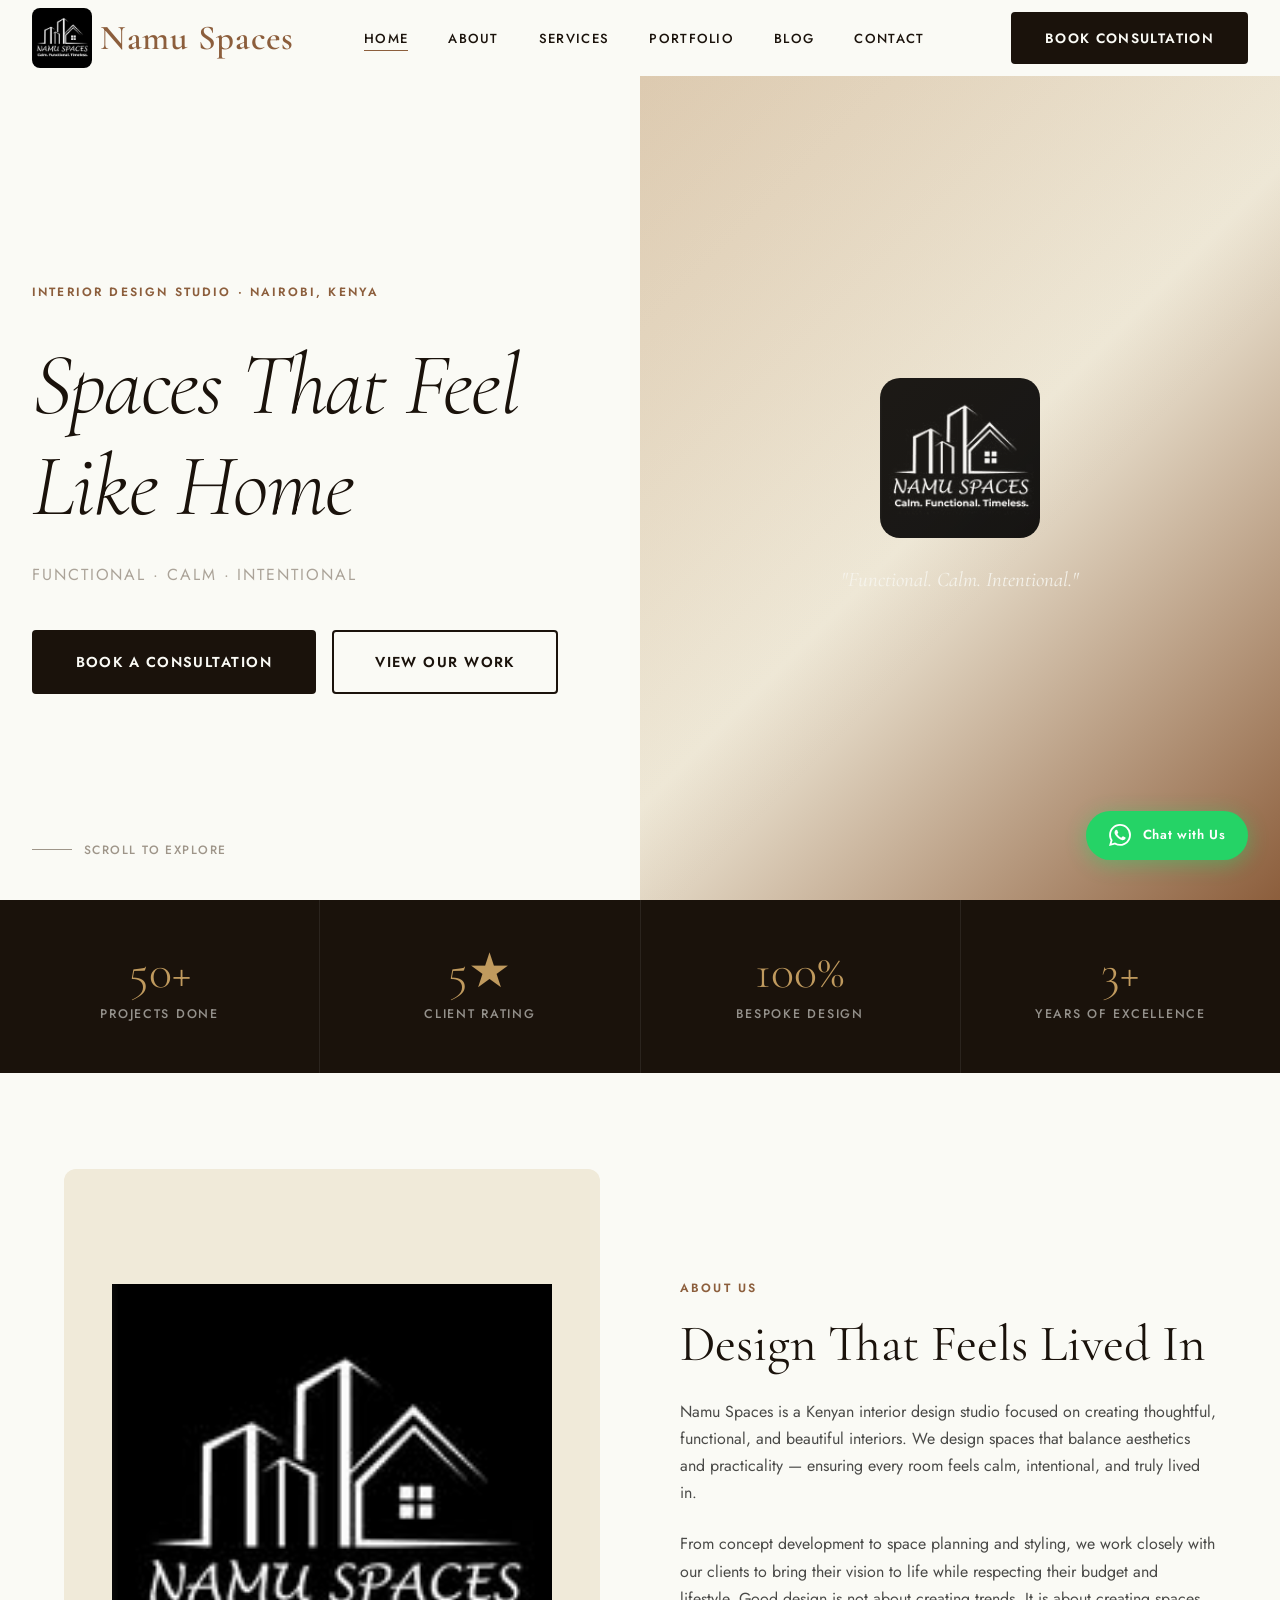
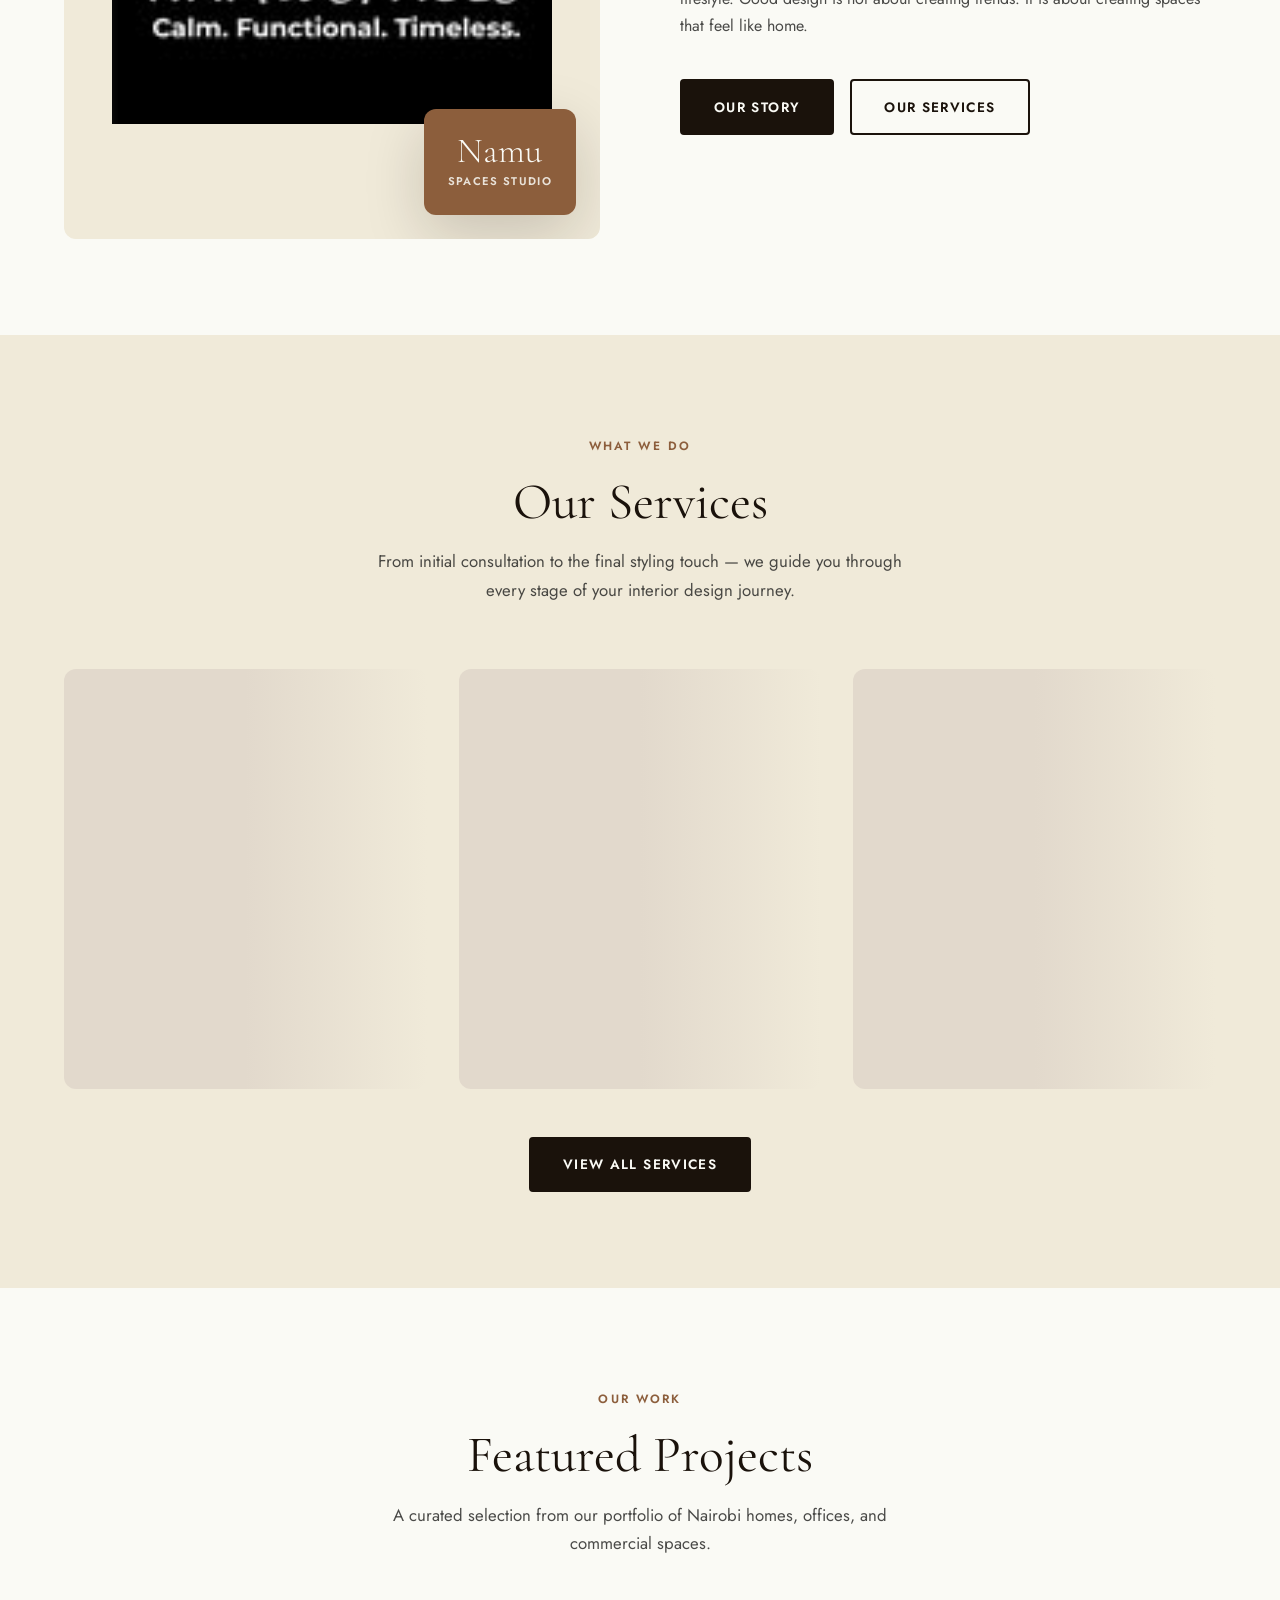
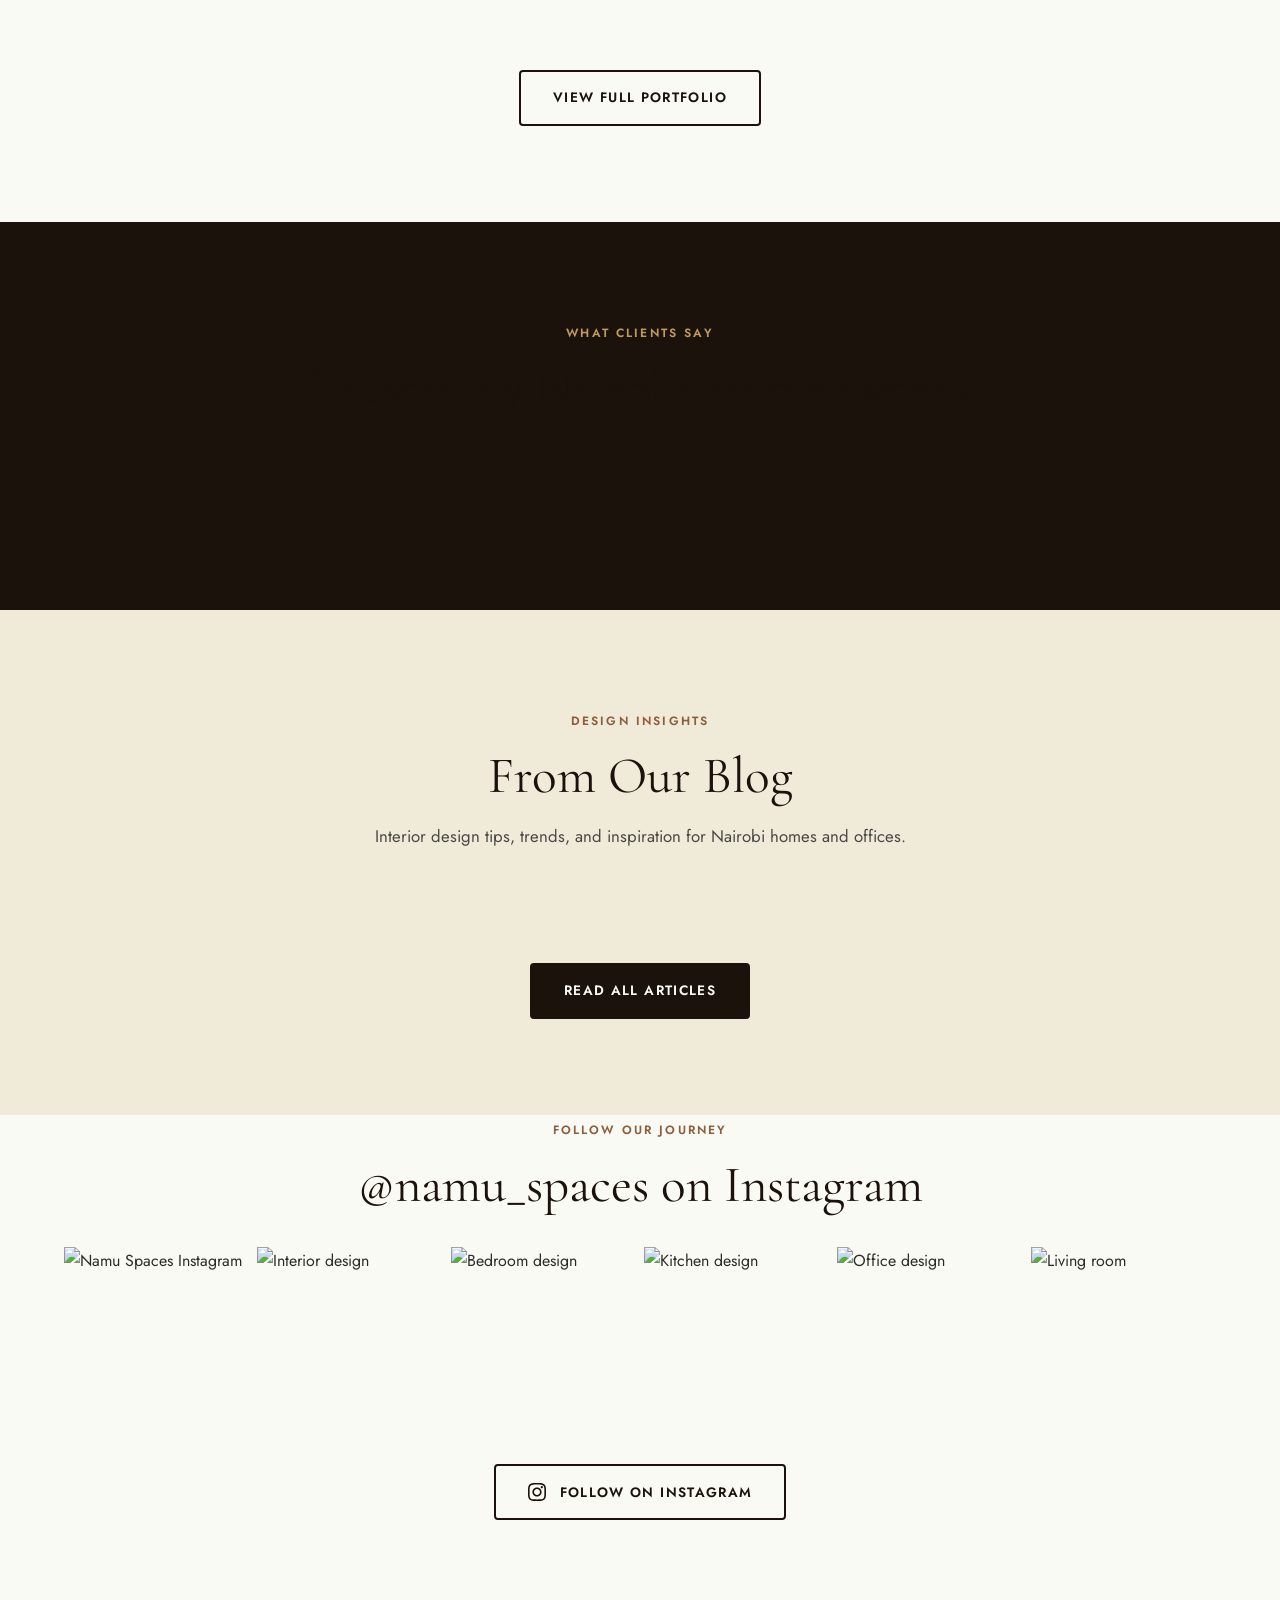
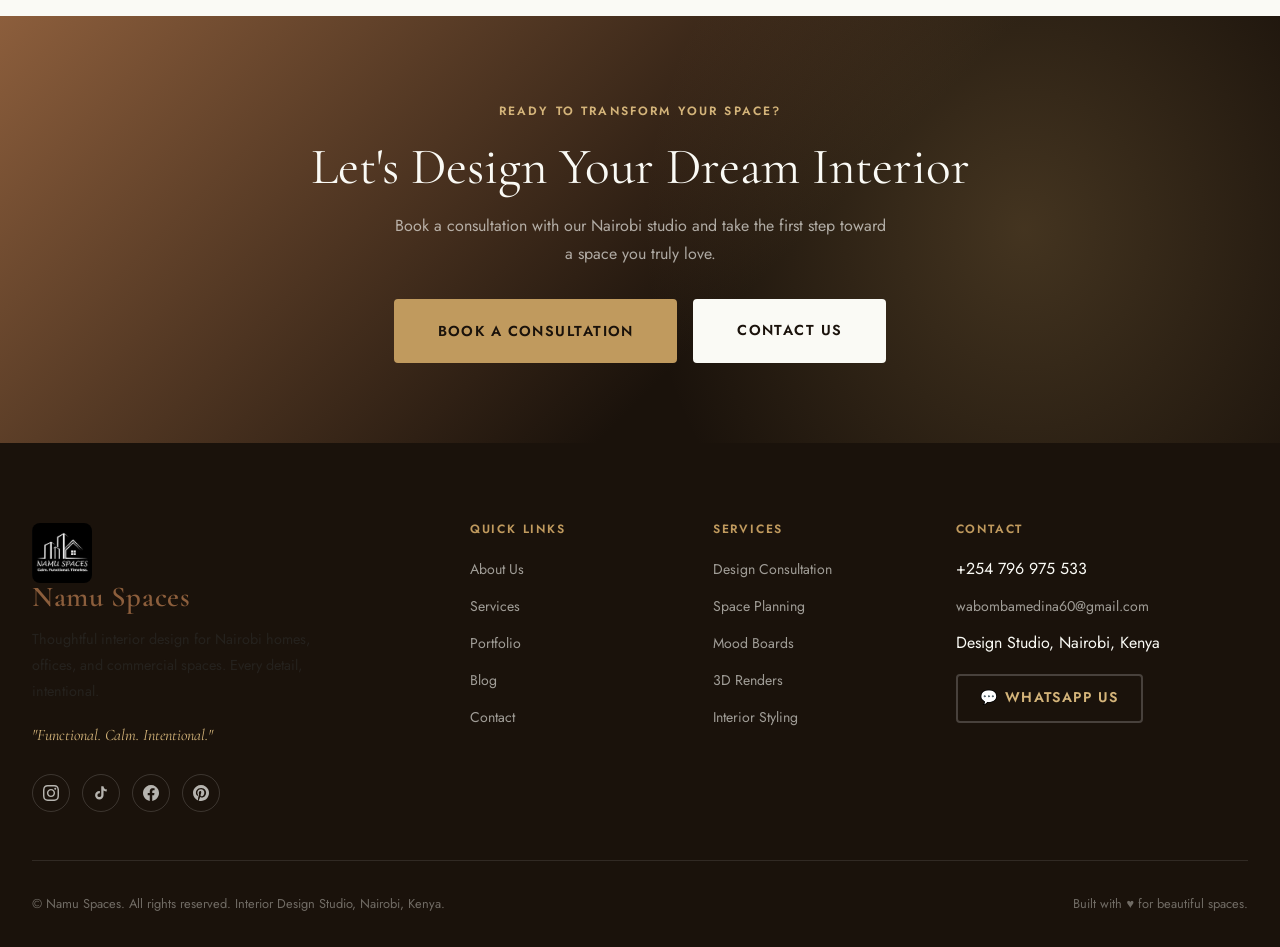
==== index.html @ f6f868da "Include Firebase SDK scripts in index.html Added Firebase SDK scripts for app functionality." ====
<!DOCTYPE html>
<html lang="en">
<head>
  <meta charset="UTF-8">
  <meta name="viewport" content="width=device-width, initial-scale=1.0">
  <meta name="description" content="Namu Spaces — Interior design studio in Nairobi, Kenya. We create functional, calm and intentional spaces. Interior design consultation, space planning, 3D renders and more.">
  <meta name="keywords" content="interior design Nairobi, interior designer Kenya, space planning Nairobi, home design Nairobi, office design Nairobi, Namu Spaces">
  <meta name="author" content="Namu Spaces">
  <meta property="og:title" content="Namu Spaces — Interior Design Studio, Nairobi">
  <meta property="og:description" content="Functional. Calm. Intentional spaces. Nairobi's trusted interior design studio.">
  <meta property="og:type" content="website">
  <meta name="twitter:card" content="summary_large_image">
  <meta name="twitter:title" content="Namu Spaces — Interior Design Nairobi">
  <title>Namu Spaces — Functional. Calm. Intentional. | Interior Design Nairobi</title>
  <link rel="stylesheet" href="css/style.css">
  <style>
    /* ---- Transparent hero nav ---- */
    .navbar.transparent .nav-logo,
    .navbar.transparent .nav-link { color: var(--espresso); }

    /* ---- Hero layout ---- */
    .hero {
      min-height: 100vh;
      display: grid;
      grid-template-columns: 1fr 1fr;
      position: relative;
      padding-top: var(--nav-h);
    }
    .hero-content {
      display: flex;
      flex-direction: column;
      justify-content: center;
      padding: 6rem 4rem 6rem 2rem;
      max-width: 680px;
      margin-left: auto;
    }
    .hero-image {
      position: relative;
      overflow: hidden;
      background: var(--sand);
    }
    .hero-image img {
      width: 100%;
      height: 100%;
      object-fit: cover;
      display: block;
    }
    .hero-image-fallback {
      width: 100%;
      height: 100%;
      display: flex;
      align-items: center;
      justify-content: center;
      background: linear-gradient(135deg, var(--sand) 0%, var(--sand-light) 50%, var(--sienna) 100%);
    }
    .hero-image-fallback .fallback-logo {
      text-align: center;
      padding: 2rem;
    }
    .hero-image-fallback .fallback-logo img {
      width: 160px;
      height: 160px;
      border-radius: 20px;
      object-fit: cover;
      margin: 0 auto 1.5rem;
      opacity: 0.9;
    }
    .hero-image-fallback .fallback-logo p {
      font-family: var(--font-display);
      font-size: 1.3rem;
      font-style: italic;
      color: var(--cream);
      opacity: 0.85;
    }

    /* ---- About preview ---- */
    .about-preview-img {
      position: relative;
      border-radius: 12px;
      overflow: hidden;
    }
    .about-preview-img img {
      width: 100%;
      aspect-ratio: 4/5;
      object-fit: cover;
      display: block;
    }
    .about-preview-img .img-badge {
      position: absolute;
      bottom: 1.5rem;
      right: 1.5rem;
      background: var(--sienna);
      color: var(--cream);
      padding: 1.5rem;
      border-radius: var(--radius-lg);
      text-align: center;
      box-shadow: var(--shadow-lg);
    }
    .about-preview-img .img-badge .num {
      font-family: var(--font-display);
      font-size: 2.2rem;
      font-weight: 300;
      line-height: 1;
    }
    .about-preview-img .img-badge .lbl {
      font-size: 0.7rem;
      font-weight: 600;
      letter-spacing: 0.12em;
      text-transform: uppercase;
      opacity: 0.85;
      margin-top: 4px;
    }

    /* ---- Values strip ---- */
    .values-strip {
      display: flex;
      background: var(--espresso);
      overflow: hidden;
    }
    .values-strip .val-item {
      flex: 1;
      padding: 3rem 2rem;
      border-right: 1px solid rgba(255,255,255,0.08);
      text-align: center;
    }
    .values-strip .val-item:last-child { border-right: none; }
    .values-strip .val-num {
      font-family: var(--font-display);
      font-size: 3rem;
      font-weight: 300;
      color: var(--gold);
      display: block;
      line-height: 1;
    }
    .values-strip .val-label {
      font-size: 0.78rem;
      font-weight: 500;
      letter-spacing: 0.14em;
      text-transform: uppercase;
      color: rgba(250,250,245,0.55);
      margin-top: 0.5rem;
      display: block;
    }

    /* ---- Hero scroll hint ---- */
    .hero-scroll {
      position: absolute;
      bottom: 2.5rem;
      left: 2rem;
      display: flex;
      align-items: center;
      gap: 0.75rem;
      font-size: 0.75rem;
      font-weight: 500;
      letter-spacing: 0.12em;
      text-transform: uppercase;
      color: var(--muted);
      animation: scrollBounce 2.5s infinite;
    }
    .hero-scroll::before {
      content: '';
      width: 40px;
      height: 1px;
      background: var(--muted);
    }
    @keyframes scrollBounce {
      0%, 100% { transform: translateY(0); }
      50%       { transform: translateY(6px); }
    }

    /* ---- Responsive ---- */
    @media (max-width: 900px) {
      .hero { grid-template-columns: 1fr; min-height: auto; }
      .hero-image { height: 55vw; min-height: 280px; }
      .hero-content { padding: 3rem 1.5rem; max-width: 100%; }
      .hero-scroll { display: none; }
    }
    @media (max-width: 640px) {
      .values-strip { flex-wrap: wrap; }
      .values-strip .val-item {
        flex: 1 1 50%;
        border-right: none;
        border-bottom: 1px solid rgba(255,255,255,0.08);
        padding: 2rem 1rem;
      }
    }
  </style>
</head>
<body>

  <!-- ==================== PAGE LOADER ==================== -->
  <div id="page-loader" class="page-loader" aria-hidden="true">
    <div class="loader-logo" style="display:flex;align-items:center;gap:0.75rem;">
      <img src="images/logo.jpg" alt="" style="height:48px;width:48px;border-radius:10px;object-fit:cover;">
      Namu <span>Spaces</span>
    </div>
    <div class="loader-bar"><div class="loader-bar-fill"></div></div>
  </div>

  <!-- ==================== NAVIGATION ==================== -->
  <nav class="navbar transparent" role="navigation" aria-label="Main navigation">
    <div class="nav-inner">
      <a href="index.html" class="nav-logo">
        <img src="images/logo.jpg" alt="Namu Spaces Logo" class="nav-logo-img">
        <span>Namu <span>Spaces</span></span>
      </a>
      <ul class="nav-links" role="list">
        <li><a href="index.html" class="nav-link active">Home</a></li>
        <li><a href="about.html" class="nav-link">About</a></li>
        <li><a href="services.html" class="nav-link">Services</a></li>
        <li><a href="portfolio.html" class="nav-link">Portfolio</a></li>
        <li><a href="blog.html" class="nav-link">Blog</a></li>
        <li><a href="contact.html" class="nav-link">Contact</a></li>
      </ul>
      <button class="btn btn-primary nav-cta" data-open-modal="consultation">Book Consultation</button>
      <button class="nav-toggle" id="nav-toggle" aria-label="Toggle navigation" aria-expanded="false">
        <span></span><span></span><span></span>
      </button>
    </div>
  </nav>

  <!-- Mobile Nav -->
  <div class="nav-mobile" id="nav-mobile" aria-hidden="true">
    <a href="index.html" class="nav-link">Home</a>
    <a href="about.html" class="nav-link">About</a>
    <a href="services.html" class="nav-link">Services</a>
    <a href="portfolio.html" class="nav-link">Portfolio</a>
    <a href="blog.html" class="nav-link">Blog</a>
    <a href="contact.html" class="nav-link">Contact</a>
    <button class="btn btn-primary" data-open-modal="consultation">Book Consultation</button>
  </div>

  <!-- ==================== HERO ==================== -->
  <section class="hero" aria-label="Hero section">
    <div class="hero-content">
      <span class="eyebrow">Interior Design Studio · Nairobi, Kenya</span>
      <h1>Spaces That <em>Feel</em> Like Home</h1>
      <p class="hero-tagline">Functional · Calm · Intentional</p>
      <div class="hero-ctas">
        <button class="btn btn-primary btn-lg" data-open-modal="consultation">Book a Consultation</button>
        <a href="portfolio.html" class="btn btn-outline btn-lg">View Our Work</a>
      </div>
    </div>
    <div class="hero-image" id="hero-img-wrap">
      <!-- Fallback shown immediately; real image layered on top when it loads -->
      <div class="hero-image-fallback">
        <div class="fallback-logo">
          <img src="images/logo.jpg" alt="Namu Spaces">
          <p>"Functional. Calm. Intentional."</p>
        </div>
      </div>
      <img id="hero-main-img"
           src="https://unsplash.com/photos/gray-padded-chaise-couch-beside-window-rEJxpBskj3Q"
           alt="Beautiful interior designed by Namu Spaces"
           loading="eager"
           style="position:absolute;inset:0;"
           onload="this.style.opacity='1'"
           onerror="this.style.display='none'"
           style="opacity:0;transition:opacity 0.6s ease;">
    </div>
    <div class="hero-scroll" aria-hidden="true">Scroll to explore</div>
  </section>

  <!-- ==================== VALUES STRIP ==================== -->
  <div class="values-strip" aria-label="Our values">
    <div class="val-item">
      <span class="val-num">50+</span>
      <span class="val-label">Projects Done</span>
    </div>
    <div class="val-item">
      <span class="val-num">5★</span>
      <span class="val-label">Client Rating</span>
    </div>
    <div class="val-item">
      <span class="val-num">100%</span>
      <span class="val-label">Bespoke Design</span>
    </div>
    <div class="val-item">
      <span class="val-num">3+</span>
      <span class="val-label">Years of Excellence</span>
    </div>
  </div>

  <!-- ==================== ABOUT PREVIEW ==================== -->
  <section class="section" aria-label="About Namu Spaces">
    <div class="container">
      <div class="grid-2" style="gap:5rem;">
        <div class="about-preview-img reveal">
          <img src="https://picsum.photos/seed/interior-studio/600/750"
               alt="Namu Spaces design studio"
               loading="lazy"
               onerror="this.src='images/logo.jpg';this.style.objectFit='contain';this.style.padding='3rem';this.style.background='var(--sand-light)'">
          <div class="img-badge">
            <div class="num">Namu</div>
            <div class="lbl">Spaces Studio</div>
          </div>
        </div>
        <div style="padding:2rem 0;" class="reveal reveal-delay-1">
          <span class="eyebrow">About Us</span>
          <h2>Design That Feels Lived In</h2>
          <p style="margin:1.5rem 0;">Namu Spaces is a Kenyan interior design studio focused on creating thoughtful, functional, and beautiful interiors. We design spaces that balance aesthetics and practicality — ensuring every room feels calm, intentional, and truly lived in.</p>
          <p>From concept development to space planning and styling, we work closely with our clients to bring their vision to life while respecting their budget and lifestyle. Good design is not about creating trends. It is about creating spaces that feel like home.</p>
          <div style="display:flex;gap:1rem;margin-top:2.5rem;flex-wrap:wrap;">
            <a href="about.html" class="btn btn-primary">Our Story</a>
            <a href="services.html" class="btn btn-outline">Our Services</a>
          </div>
        </div>
      </div>
    </div>
  </section>

  <!-- ==================== SERVICES PREVIEW ==================== -->
  <section class="section section--alt" aria-label="Our services">
    <div class="container">
      <div class="section-header reveal">
        <span class="eyebrow">What We Do</span>
        <h2>Our Services</h2>
        <p>From initial consultation to the final styling touch — we guide you through every stage of your interior design journey.</p>
      </div>
      <!-- Skeletons shown while JS loads content -->
      <div class="grid-3" id="featured-services">
        <div class="skeleton" style="height:420px;border-radius:12px;"></div>
        <div class="skeleton" style="height:420px;border-radius:12px;"></div>
        <div class="skeleton" style="height:420px;border-radius:12px;"></div>
      </div>
      <div class="text-center mt-3">
        <a href="services.html" class="btn btn-primary">View All Services</a>
      </div>
    </div>
  </section>

  <!-- ==================== PORTFOLIO PREVIEW ==================== -->
  <section class="section" aria-label="Featured portfolio">
    <div class="container">
      <div class="section-header reveal">
        <span class="eyebrow">Our Work</span>
        <h2>Featured Projects</h2>
        <p>A curated selection from our portfolio of Nairobi homes, offices, and commercial spaces.</p>
      </div>
      <div class="portfolio-grid" id="featured-portfolio">
        <!-- Populated by JS -->
      </div>
      <div class="text-center mt-3 reveal">
        <a href="portfolio.html" class="btn btn-outline">View Full Portfolio</a>
      </div>
    </div>
  </section>

  <!-- ==================== TESTIMONIALS ==================== -->
  <section class="section testimonials-section" aria-label="Client testimonials">
    <div class="container">
      <div class="section-header reveal">
        <span class="eyebrow" style="color:var(--gold);">What Clients Say</span>
        <h2>Trusted by Nairobi Homeowners</h2>
      </div>
      <div class="testimonial-slider">
        <div class="testimonial-track">
          <!-- Populated by JS -->
        </div>
        <div class="slider-controls" style="margin-top:2rem;"></div>
      </div>
    </div>
  </section>

  <!-- ==================== BLOG PREVIEW ==================== -->
  <section class="section section--alt" aria-label="Latest articles">
    <div class="container">
      <div class="section-header reveal">
        <span class="eyebrow">Design Insights</span>
        <h2>From Our Blog</h2>
        <p>Interior design tips, trends, and inspiration for Nairobi homes and offices.</p>
      </div>
      <div class="grid-3" id="blog-preview-grid">
        <!-- Populated by JS -->
      </div>
      <div class="text-center mt-3 reveal">
        <a href="blog.html" class="btn btn-primary">Read All Articles</a>
      </div>
    </div>
  </section>

  <!-- ==================== INSTAGRAM PREVIEW ==================== -->
  <section class="section" style="padding-top:0;" aria-label="Instagram feed">
    <div class="container">
      <div class="section-header reveal" style="margin-bottom:2rem;">
        <span class="eyebrow">Follow Our Journey</span>
        <h2>@namu_spaces on Instagram</h2>
      </div>
      <div class="instagram-grid reveal">
        <a href="https://www.instagram.com/namu_spaces?igsh=YzljYTk1ODg3Zg==" target="_blank" rel="noopener" class="insta-item">
          <img src="https://picsum.photos/seed/room1/300/300" alt="Namu Spaces Instagram" loading="lazy">
          <div class="insta-overlay">📷</div>
        </a>
        <a href="https://www.instagram.com/namu_spaces?igsh=YzljYTk1ODg3Zg==" target="_blank" rel="noopener" class="insta-item">
          <img src="https://picsum.photos/seed/room2/300/300" alt="Interior design" loading="lazy">
          <div class="insta-overlay">📷</div>
        </a>
        <a href="https://www.instagram.com/namu_spaces?igsh=YzljYTk1ODg3Zg==" target="_blank" rel="noopener" class="insta-item">
          <img src="https://picsum.photos/seed/room3/300/300" alt="Bedroom design" loading="lazy">
          <div class="insta-overlay">📷</div>
        </a>
        <a href="https://www.instagram.com/namu_spaces?igsh=YzljYTk1ODg3Zg==" target="_blank" rel="noopener" class="insta-item">
          <img src="https://picsum.photos/seed/room4/300/300" alt="Kitchen design" loading="lazy">
          <div class="insta-overlay">📷</div>
        </a>
        <a href="https://www.instagram.com/namu_spaces?igsh=YzljYTk1ODg3Zg==" target="_blank" rel="noopener" class="insta-item">
          <img src="https://picsum.photos/seed/room5/300/300" alt="Office design" loading="lazy">
          <div class="insta-overlay">📷</div>
        </a>
        <a href="https://www.instagram.com/namu_spaces?igsh=YzljYTk1ODg3Zg==" target="_blank" rel="noopener" class="insta-item">
          <img src="https://picsum.photos/seed/room6/300/300" alt="Living room" loading="lazy">
          <div class="insta-overlay">📷</div>
        </a>
      </div>
      <div class="text-center mt-2 reveal">
        <a href="https://www.instagram.com/namu_spaces?igsh=YzljYTk1ODg3Zg==" target="_blank" rel="noopener" class="btn btn-outline">
          <svg style="width:18px;height:18px;vertical-align:middle;margin-right:6px;" viewBox="0 0 24 24" fill="currentColor">
            <path d="M12 2.163c3.204 0 3.584.012 4.85.07 3.252.148 4.771 1.691 4.919 4.919.058 1.265.069 1.645.069 4.849 0 3.205-.012 3.584-.069 4.849-.149 3.225-1.664 4.771-4.919 4.919-1.266.058-1.644.07-4.85.07-3.204 0-3.584-.012-4.849-.07-3.26-.149-4.771-1.699-4.919-4.92-.058-1.265-.07-1.644-.07-4.849 0-3.204.013-3.583.07-4.849.149-3.227 1.664-4.771 4.919-4.919 1.266-.057 1.645-.069 4.849-.069zm0-2.163c-3.259 0-3.667.014-4.947.072-4.358.2-6.78 2.618-6.98 6.98-.059 1.281-.073 1.689-.073 4.948 0 3.259.014 3.668.072 4.948.2 4.358 2.618 6.78 6.98 6.98 1.281.058 1.689.072 4.948.072 3.259 0 3.668-.014 4.948-.072 4.354-.2 6.782-2.618 6.979-6.98.059-1.28.073-1.689.073-4.948 0-3.259-.014-3.667-.072-4.947-.196-4.354-2.617-6.78-6.979-6.98-1.281-.059-1.69-.073-4.949-.073zm0 5.838c-3.403 0-6.162 2.759-6.162 6.162s2.759 6.163 6.162 6.163 6.162-2.759 6.162-6.163c0-3.403-2.759-6.162-6.162-6.162zm0 10.162c-2.209 0-4-1.79-4-4 0-2.209 1.791-4 4-4s4 1.791 4 4c0 2.21-1.791 4-4 4zm6.406-11.845c-.796 0-1.441.645-1.441 1.44s.645 1.44 1.441 1.44c.795 0 1.439-.645 1.439-1.44s-.644-1.44-1.439-1.44z"/>
          </svg>
          Follow on Instagram
        </a>
      </div>
    </div>
  </section>

  <!-- ==================== CTA BANNER ==================== -->
  <section class="cta-banner" aria-label="Book consultation">
    <div class="container text-center reveal">
      <span class="eyebrow" style="color:var(--gold-light);">Ready to Transform Your Space?</span>
      <h2>Let's Design Your Dream Interior</h2>
      <p>Book a consultation with our Nairobi studio and take the first step toward a space you truly love.</p>
      <div style="display:flex;gap:1rem;justify-content:center;flex-wrap:wrap;margin-top:2rem;">
        <button class="btn btn-gold btn-lg" data-open-modal="consultation">Book a Consultation</button>
        <a href="contact.html" class="btn btn-light btn-lg">Contact Us</a>
      </div>
    </div>
  </section>

  <!-- ==================== FOOTER ==================== -->
  <footer class="footer" role="contentinfo">
    <div class="footer-grid">
      <div class="footer-brand">
        <a href="index.html" class="nav-logo">
          <img src="images/logo.jpg" alt="Namu Spaces Logo" class="nav-logo-img">
          <span>Namu <span>Spaces</span></span>
        </a>
        <p>Thoughtful interior design for Nairobi homes, offices, and commercial spaces. Every detail, intentional.</p>
        <p class="tagline-text">"Functional. Calm. Intentional."</p>
        <div class="footer-social" style="margin-top:1.5rem;">
          <a href="#" data-social="instagram" class="social-link" target="_blank" rel="noopener" aria-label="Instagram">
            <svg viewBox="0 0 24 24" fill="currentColor" style="width:16px;height:16px;"><path d="M12 2.163c3.204 0 3.584.012 4.85.07 3.252.148 4.771 1.691 4.919 4.919.058 1.265.069 1.645.069 4.849 0 3.205-.012 3.584-.069 4.849-.149 3.225-1.664 4.771-4.919 4.919-1.266.058-1.644.07-4.85.07-3.204 0-3.584-.012-4.849-.07-3.26-.149-4.771-1.699-4.919-4.92-.058-1.265-.07-1.644-.07-4.849 0-3.204.013-3.583.07-4.849.149-3.227 1.664-4.771 4.919-4.919 1.266-.057 1.645-.069 4.849-.069zm0-2.163c-3.259 0-3.667.014-4.947.072-4.358.2-6.78 2.618-6.98 6.98-.059 1.281-.073 1.689-.073 4.948 0 3.259.014 3.668.072 4.948.2 4.358 2.618 6.78 6.98 6.98 1.281.058 1.689.072 4.948.072 3.259 0 3.668-.014 4.948-.072 4.354-.2 6.782-2.618 6.979-6.98.059-1.28.073-1.689.073-4.948 0-3.259-.014-3.667-.072-4.947-.196-4.354-2.617-6.78-6.979-6.98-1.281-.059-1.69-.073-4.949-.073zm0 5.838c-3.403 0-6.162 2.759-6.162 6.162s2.759 6.163 6.162 6.163 6.162-2.759 6.162-6.163c0-3.403-2.759-6.162-6.162-6.162zm0 10.162c-2.209 0-4-1.79-4-4 0-2.209 1.791-4 4-4s4 1.791 4 4c0 2.21-1.791 4-4 4zm6.406-11.845c-.796 0-1.441.645-1.441 1.44s.645 1.44 1.441 1.44c.795 0 1.439-.645 1.439-1.44s-.644-1.44-1.439-1.44z"/></svg>
          </a>
          <a href="#" data-social="tiktok" class="social-link" target="_blank" rel="noopener" aria-label="TikTok">
            <svg viewBox="0 0 24 24" fill="currentColor" style="width:16px;height:16px;"><path d="M19.59 6.69a4.83 4.83 0 0 1-3.77-4.25V2h-3.45v13.67a2.89 2.89 0 0 1-2.88 2.5 2.89 2.89 0 0 1-2.89-2.89 2.89 2.89 0 0 1 2.89-2.89c.28 0 .54.04.79.1V9.01a6.27 6.27 0 0 0-.79-.05 6.34 6.34 0 0 0-6.34 6.34 6.34 6.34 0 0 0 6.34 6.34 6.34 6.34 0 0 0 6.33-6.34v-7a8.16 8.16 0 0 0 4.77 1.52V6.35a4.85 4.85 0 0 1-1-.34z"/></svg>
          </a>
          <a href="#" data-social="facebook" class="social-link" target="_blank" rel="noopener" aria-label="Facebook">
            <svg viewBox="0 0 24 24" fill="currentColor" style="width:16px;height:16px;"><path d="M24 12.073c0-6.627-5.373-12-12-12s-12 5.373-12 12c0 5.99 4.388 10.954 10.125 11.854v-8.385H7.078v-3.47h3.047V9.43c0-3.007 1.792-4.669 4.533-4.669 1.312 0 2.686.235 2.686.235v2.953H15.83c-1.491 0-1.956.925-1.956 1.874v2.25h3.328l-.532 3.47h-2.796v8.385C19.612 23.027 24 18.062 24 12.073z"/></svg>
          </a>
          <a href="#" data-social="pinterest" class="social-link" target="_blank" rel="noopener" aria-label="Pinterest">
            <svg viewBox="0 0 24 24" fill="currentColor" style="width:16px;height:16px;"><path d="M12 0C5.373 0 0 5.373 0 12c0 5.084 3.163 9.426 7.627 11.174-.105-.949-.2-2.405.042-3.441.218-.937 1.407-5.965 1.407-5.965s-.359-.719-.359-1.782c0-1.668.967-2.914 2.171-2.914 1.023 0 1.518.769 1.518 1.69 0 1.029-.655 2.568-.994 3.995-.283 1.194.599 2.169 1.777 2.169 2.133 0 3.772-2.249 3.772-5.495 0-2.873-2.064-4.882-5.012-4.882-3.414 0-5.418 2.561-5.418 5.207 0 1.031.397 2.138.893 2.738a.36.36 0 0 1 .083.345l-.333 1.36c-.053.22-.174.267-.402.161-1.499-.698-2.436-2.889-2.436-4.649 0-3.785 2.75-7.262 7.929-7.262 4.163 0 7.398 2.967 7.398 6.931 0 4.136-2.607 7.464-6.227 7.464-1.216 0-2.359-.632-2.75-1.378l-.748 2.853c-.271 1.043-1.002 2.35-1.492 3.146C9.57 23.812 10.763 24 12 24c6.627 0 12-5.373 12-12S18.627 0 12 0z"/></svg>
          </a>
        </div>
      </div>
      <div class="footer-col">
        <h4>Quick Links</h4>
        <ul class="footer-links">
          <li><a href="about.html">About Us</a></li>
          <li><a href="services.html">Services</a></li>
          <li><a href="portfolio.html">Portfolio</a></li>
          <li><a href="blog.html">Blog</a></li>
          <li><a href="contact.html">Contact</a></li>
        </ul>
      </div>
      <div class="footer-col">
        <h4>Services</h4>
        <ul class="footer-links">
          <li><a href="services.html">Design Consultation</a></li>
          <li><a href="services.html">Space Planning</a></li>
          <li><a href="services.html">Mood Boards</a></li>
          <li><a href="services.html">3D Renders</a></li>
          <li><a href="services.html">Interior Styling</a></li>
        </ul>
      </div>
      <div class="footer-col">
        <h4>Contact</h4>
        <ul class="footer-links">
          <li><span data-setting="phone">+254 796 975 533</span></li>
          <li><a href="mailto:wabombamedina60@gmail.com" data-setting="email">wabombamedina60@gmail.com</a></li>
          <li><span data-setting="address">Design Studio, Nairobi</span></li>
          <li style="margin-top:0.5rem;">
            <a href="#" data-wa-link class="btn btn-outline btn-sm" style="color:var(--gold-light);border-color:rgba(255,255,255,0.2);">
              💬 WhatsApp Us
            </a>
          </li>
        </ul>
      </div>
    </div>
    <div class="footer-bottom" style="max-width:var(--container);margin:0 auto;">
      <p>&copy; <span id="footer-year"></span> Namu Spaces. All rights reserved. Interior Design Studio, Nairobi, Kenya.</p>
      <p>Built with ♥ for beautiful spaces.</p>
    </div>
  </footer>

  <!-- ==================== WHATSAPP FAB ==================== -->
  <a id="whatsapp-fab" href="#" class="whatsapp-fab" aria-label="Chat on WhatsApp" data-wa-link>
    <svg viewBox="0 0 24 24" xmlns="http://www.w3.org/2000/svg">
      <path d="M17.472 14.382c-.297-.149-1.758-.867-2.03-.967-.273-.099-.471-.148-.67.15-.197.297-.767.966-.94 1.164-.173.199-.347.223-.644.075-.297-.15-1.255-.463-2.39-1.475-.883-.788-1.48-1.761-1.653-2.059-.173-.297-.018-.458.13-.606.134-.133.298-.347.446-.52.149-.174.198-.298.298-.497.099-.198.05-.371-.025-.52-.075-.149-.669-1.612-.916-2.207-.242-.579-.487-.5-.669-.51-.173-.008-.371-.01-.57-.01-.198 0-.52.074-.792.372-.272.297-1.04 1.016-1.04 2.479 0 1.462 1.065 2.875 1.213 3.074.149.198 2.096 3.2 5.077 4.487.709.306 1.262.489 1.694.625.712.227 1.36.195 1.871.118.571-.085 1.758-.719 2.006-1.413.248-.694.248-1.289.173-1.413-.074-.124-.272-.198-.57-.347m-5.421 7.403h-.004a9.87 9.87 0 0 1-5.031-1.378l-.361-.214-3.741.982.998-3.648-.235-.374a9.86 9.86 0 0 1-1.51-5.26c.001-5.45 4.436-9.884 9.888-9.884 2.64 0 5.122 1.03 6.988 2.898a9.825 9.825 0 0 1 2.893 6.994c-.003 5.45-4.437 9.884-9.885 9.884m8.413-18.297A11.815 11.815 0 0 0 12.05 0C5.495 0 .16 5.335.157 11.892c0 2.096.547 4.142 1.588 5.945L.057 24l6.305-1.654a11.882 11.882 0 0 0 5.683 1.448h.005c6.554 0 11.89-5.335 11.893-11.893a11.821 11.821 0 0 0-3.48-8.413z"/>
    </svg>
    <span class="fab-label">Chat with Us</span>
  </a>

  <!-- ==================== CONSULTATION MODAL ==================== -->
  <div id="consultation-modal" class="modal-overlay" role="dialog" aria-modal="true" aria-labelledby="modal-title">
    <div class="modal">
      <button class="modal-close" aria-label="Close modal">×</button>
      <span class="eyebrow">Get Started</span>
      <h2 id="modal-title">Book a Consultation</h2>
      <p class="modal-sub">Share a little about your project and we'll be in touch within 24 hours.</p>
      <form id="consultation-form" novalidate>
        <div class="form-row">
          <div class="form-group">
            <label for="c-name">Full Name *</label>
            <input type="text" id="c-name" name="name" class="form-control" placeholder="Your name" required>
          </div>
          <div class="form-group">
            <label for="c-phone">Phone Number *</label>
            <input type="tel" id="c-phone" name="phone" class="form-control" placeholder="+254 700 000 000" required>
          </div>
        </div>
        <div class="form-group">
          <label for="c-email">Email Address *</label>
          <input type="email" id="c-email" name="email" class="form-control" placeholder="you@example.com" required>
        </div>
        <div class="form-group">
          <label for="c-service">Service of Interest</label>
          <select id="c-service" name="service" class="form-control">
            <option value="">Select a service…</option>
            <option value="consultation">Interior Design Consultation</option>
            <option value="space-planning">Space Planning &amp; Layout</option>
            <option value="mood-boards">Mood Boards &amp; Design Concepts</option>
            <option value="3d-renders">3D Render Designs</option>
            <option value="styling">Interior Styling</option>
            <option value="other">Other / Not Sure Yet</option>
          </select>
        </div>
        <div class="form-group">
          <label for="c-message">Tell Us About Your Space</label>
          <textarea id="c-message" name="message" class="form-control" rows="3"
                    placeholder="Location, type of space, rough budget, timeline…"></textarea>
        </div>
        <button type="submit" class="btn btn-primary w-100">Send Enquiry →</button>
      </form>
    </div>
  </div>

  <!-- ==================== SCRIPTS ==================== -->
  <!-- NOTE: db.js and main.js loaded first; homepage init runs after both are ready -->
    <!-- ===== Firebase SDK (must load before db.js) ===== -->
  <script src="https://www.gstatic.com/firebasejs/9.23.0/firebase-app-compat.js"></script>
  <script src="https://www.gstatic.com/firebasejs/9.23.0/firebase-firestore-compat.js"></script>
  <script src="https://www.gstatic.com/firebasejs/9.23.0/firebase-auth-compat.js"></script>
  <script src="js/firebase-config.js"></script>
  <script src="js/db.js"></script>
  <script src="js/main.js"></script>
  <script>
    /* ============================================================
       Homepage-specific initialisation.
       Runs AFTER main.js DOMContentLoaded to avoid double-inits.
       main.js handles: nav, WhatsApp, modal, scroll animations,
       settings population, contact form, portfolio filter, blog reader.
       This script handles: services, portfolio, blog preview,
       testimonials (render then slider — in that order, once only).
       ============================================================ */
    document.getElementById('footer-year').textContent = new Date().getFullYear();

    document.addEventListener('DOMContentLoaded', () => {

      /* --- 1. Services preview (top 3 featured) --- */
      renderServiceCards('featured-services', true);

      /* --- 2. Featured portfolio grid --- */
      const featPortfolio = NamuDB.getFeaturedPortfolio().slice(0, 6);
      const portfolioGrid = document.getElementById('featured-portfolio');
      if (portfolioGrid && featPortfolio.length) {
        portfolioGrid.innerHTML = featPortfolio.map(item => `
          <div class="portfolio-item reveal"
               onclick="openProject(${item.id})"
               role="button" tabindex="0"
               aria-label="View project: ${item.title}"
               onkeydown="if(event.key==='Enter')openProject(${item.id})">
            <img src="${item.image}"
                 alt="${item.title}"
                 loading="lazy"
                 onerror="this.src='https://picsum.photos/seed/proj${item.id}/600/400'">
            <div class="portfolio-overlay">
              <h3>${item.title}</h3>
              <span>${formatCategory(item.category)} · ${item.year}</span>
            </div>
          </div>`).join('');
      }

      /* --- 3. Blog preview (3 posts) --- */
      renderBlogCards('blog-preview-grid', 3);

      /* --- 4. Testimonials: render content THEN init slider (once, here only).
               main.js intentionally skips initTestimonialSlider on pages where
               the track is empty on DOMContentLoaded — but to be safe we also
               call it her
---- css/style.css ----
/* ============================================================
   NAMU SPACES — Main Stylesheet
   Interior Design Studio, Nairobi, Kenya
   Aesthetic: African Organic Luxury — Warm, Editorial, Refined
   ============================================================ */

/* ---------- Google Fonts ---------- */
@import url('https://fonts.googleapis.com/css2?family=Cormorant+Garamond:ital,wght@0,300;0,400;0,500;0,600;0,700;1,300;1,400;1,500&family=Jost:wght@300;400;500;600&family=Playfair+Display:ital,wght@0,700;1,700&display=swap');

/* ---------- CSS Variables ---------- */
:root {
  /* Colors */
  --cream:        #FAFAF5;
  --warm-white:   #FFFFFF;
  --espresso:     #1A120B;
  --charcoal:     #2C2C2A;
  --sienna:       #8C5E3C;
  --gold:         #C09A5E;
  --gold-light:   #D4B47A;
  --sage:         #7A8871;
  --sage-light:   #A8B59E;
  --terracotta:   #BD6E50;
  --sand:         #E8D9C0;
  --sand-light:   #F0EAD9;
  --muted:        #9E9589;
  --border:       #E2D9CC;
  --overlay:      rgba(26,18,11,0.65);

  /* Typography */
  --font-display: 'Cormorant Garamond', Georgia, serif;
  --font-heading: 'Playfair Display', Georgia, serif;
  --font-body:    'Jost', sans-serif;

  /* Spacing */
  --section-pad:  6rem 2rem;
  --container:    1220px;

  /* Effects */
  --shadow-sm:    0 2px 12px rgba(26,18,11,0.08);
  --shadow-md:    0 8px 32px rgba(26,18,11,0.12);
  --shadow-lg:    0 20px 60px rgba(26,18,11,0.18);
  --radius:       4px;
  --radius-lg:    12px;
  --transition:   0.35s cubic-bezier(0.4,0,0.2,1);

  /* Nav */
  --nav-h:        76px;
}

/* ---------- Reset & Base ---------- */
*, *::before, *::after { box-sizing: border-box; margin: 0; padding: 0; }

html {
  scroll-behavior: smooth;
  font-size: 16px;
  -webkit-text-size-adjust: 100%;
}

body {
  font-family: var(--font-body);
  background-color: var(--cream);
  color: var(--charcoal);
  line-height: 1.7;
  overflow-x: hidden;
}

img { display: block; max-width: 100%; height: auto; }
a { text-decoration: none; color: inherit; }
ul { list-style: none; }
button { cursor: pointer; border: none; background: none; font-family: inherit; }
input, textarea, select {
  font-family: var(--font-body);
  font-size: 1rem;
}

/* ---------- Typography ---------- */
h1, h2, h3, h4 {
  font-family: var(--font-display);
  line-height: 1.15;
  color: var(--espresso);
}

h1 { font-size: clamp(2.8rem, 7vw, 5.5rem); font-weight: 300; letter-spacing: -0.02em; }
h2 { font-size: clamp(2rem, 4vw, 3.2rem); font-weight: 400; }
h3 { font-size: clamp(1.3rem, 2.5vw, 1.8rem); font-weight: 500; }
h4 { font-size: 1.1rem; font-weight: 600; font-family: var(--font-body); letter-spacing: 0.08em; text-transform: uppercase; }

p { color: var(--charcoal); opacity: 0.85; }

.eyebrow {
  font-family: var(--font-body);
  font-size: 0.75rem;
  font-weight: 600;
  letter-spacing: 0.18em;
  text-transform: uppercase;
  color: var(--sienna);
  display: inline-block;
  margin-bottom: 1rem;
}

/* ---------- Layout ---------- */
.container {
  max-width: var(--container);
  margin: 0 auto;
  padding: 0 2rem;
}

.section { padding: var(--section-pad); }
.section--alt { background: var(--sand-light); }
.section--dark { background: var(--espresso); color: var(--cream); }
.section--dark h1,
.section--dark h2,
.section--dark h3 { color: var(--cream); }
.section--dark p { opacity: 0.75; }

.grid-2 { display: grid; grid-template-columns: 1fr 1fr; gap: 3rem; align-items: center; }
.grid-3 { display: grid; grid-template-columns: repeat(3, 1fr); gap: 2rem; }
.grid-4 { display: grid; grid-template-columns: repeat(4, 1fr); gap: 1.5rem; }

/* ---------- Buttons ---------- */
.btn {
  display: inline-flex;
  align-items: center;
  gap: 0.5rem;
  padding: 0.9rem 2rem;
  border-radius: var(--radius);
  font-family: var(--font-body);
  font-size: 0.85rem;
  font-weight: 600;
  letter-spacing: 0.1em;
  text-transform: uppercase;
  transition: all var(--transition);
  cursor: pointer;
}

.btn-primary {
  background: var(--espresso);
  color: var(--cream);
  border: 2px solid var(--espresso);
}
.btn-primary:hover {
  background: var(--sienna);
  border-color: var(--sienna);
  transform: translateY(-2px);
  box-shadow: var(--shadow-md);
}

.btn-outline {
  background: transparent;
  color: var(--espresso);
  border: 2px solid var(--espresso);
}
.btn-outline:hover {
  background: var(--espresso);
  color: var(--cream);
  transform: translateY(-2px);
}

.btn-gold {
  background: var(--gold);
  color: var(--espresso);
  border: 2px solid var(--gold);
}
.btn-gold:hover {
  background: var(--gold-light);
  border-color: var(--gold-light);
  transform: translateY(-2px);
  box-shadow: var(--shadow-md);
}

.btn-light {
  background: var(--cream);
  color: var(--espresso);
  border: 2px solid var(--cream);
}
.btn-light:hover {
  background: transparent;
  color: var(--cream);
  border-color: var(--cream);
}

.btn-sm { padding: 0.65rem 1.4rem; font-size: 0.78rem; }
.btn-lg { padding: 1.1rem 2.6rem; font-size: 0.9rem; }

/* ---------- Navigation ---------- */
.navbar {
  position: fixed;
  top: 0;
  left: 0;
  right: 0;
  z-index: 1000;
  height: var(--nav-h);
  display: flex;
  align-items: center;
  transition: all var(--transition);
  padding: 0 2rem;
}

.navbar.transparent { background: transparent; }
.navbar.scrolled {
  background: rgba(14,14,12,95%);
  backdrop-filter: blur(16px);
  box-shadow: 0 1px 0 var(--border);
}
.navbar.dark-nav { background: var(--espresso); }
.navbar.dark-nav .nav-logo,
.navbar.dark-nav .nav-link { color: var(--cream); }
.navbar.dark-nav .nav-toggle span { background: var(--cream); }

.nav-inner {
  max-width: var(--container);
  width: 100%;
  margin: 0 auto;
  display: flex;
  align-items: center;
  justify-content: space-between;
}

.nav-logo {
  font-family: var(--font-display);
  font-size: 35px;
  font-weight: 600;
  letter-spacing: 0.02em;
  color: var(--espresso);
  line-height: 1;
  display: flex;
  align-items: center;
  gap: 0.5rem;
}
.nav-logo span { color: var(--sienna); }

/* Logo image — mix-blend-mode:screen makes black bg transparent on any surface */
.nav-logo-img {
  height: 60px;
  width: 60px;
  object-fit: cover;
  border-radius: 8px;
  mix-blend-mode: screen;
  flex-shrink: 0;
  /* Slight brightness boost so the icon pops on light backgrounds */
  filter: brightness(1.05);
}
/* On dark navbar/footer keep it natural */
.navbar.dark-nav .nav-logo-img,
.footer .nav-logo-img {
  mix-blend-mode: normal;
  border-radius: 8px;
}

.nav-links {
  display: flex;
  gap: 2.5rem;
  align-items: center;
}

.nav-link {
  font-size: 0.82rem;
  font-weight: 500;
  letter-spacing: 0.1em;
  text-transform: uppercase;
  color: var(--charcoal);
  transition: color var(--transition);
  position: relative;
  padding-bottom: 3px;
}
.nav-link::after {
  content: '';
  position: absolute;
  bottom: 0;
  left: 0;
  width: 0;
  height: 1px;
  background: var(--sienna);
  transition: width var(--transition);
}
.nav-link:hover::after,
.nav-link.active::after { width: 100%; }
.nav-link:hover, .nav-link.active { color: var(--sienna); }

.nav-cta { margin-left: 1rem; }

.nav-toggle {
  display: none;
  flex-direction: column;
  gap: 5px;
  cursor: pointer;
  padding: 4px;
}
.nav-toggle span {
  display: block;
  width: 24px;
  height: 2px;
  background: var(--espresso);
  transition: all var(--transition);
  transform-origin: center;
}
.nav-toggle.open span:nth-child(1) { transform: translateY(7px) rotate(45deg); }
.nav-toggle.open span:nth-child(2) { opacity: 0; }
.nav-toggle.open span:nth-child(3) { transform: translateY(-7px) rotate(-45deg); }

/* Mobile Nav */
.nav-mobile {
  position: fixed;
  top: var(--nav-h);
  left: 0;
  right: 0;
  bottom: 0;
  background: var(--cream);
  z-index: 999;
  padding: 3rem 2rem;
  display: flex;
  flex-direction: column;
  gap: 0.5rem;
  transform: translateX(100%);
  transition: transform var(--transition);
  overflow-y: auto;
}
.nav-mobile.open { transform: translateX(0); }
.nav-mobile .nav-link {
  font-size: 1.6rem;
  font-family: var(--font-display);
  letter-spacing: 0;
  text-transform: none;
  padding: 0.75rem 0;
  border-bottom: 1px solid var(--border);
  display: block;
}
.nav-mobile .btn { margin-top: 2rem; align-self: flex-start; }

/* ---------- Hero (Homepage) ---------- */
.hero {
  min-height: 100vh;
  display: grid;
  grid-template-columns: 1fr 1fr;
  position: relative;
  padding-top: var(--nav-h);
}

.hero-content {
  display: flex;
  flex-direction: column;
  justify-content: center;
  padding: 6rem 4rem 6rem 2rem;
  max-width: 680px;
  margin-left: auto;
}

.hero-content h1 {
  margin: 1rem 0 1.5rem;
  font-style: italic;
}

.hero-tagline {
  font-family: var(--font-body);
  font-size: 1rem;
  color: var(--muted);
  letter-spacing: 0.12em;
  text-transform: uppercase;
  margin-bottom: 2.5rem;
  line-height: 1.8;
}

.hero-ctas {
  display: flex;
  gap: 1rem;
  flex-wrap: wrap;
}

.hero-image {
  position: relative;
  overflow: hidden;
}
.hero-image img {
  width: 100%;
  height: 100%;
  object-fit: cover;
}
.hero-image::after {
  content: '';
  position: absolute;
  inset: 0;
  background: linear-gradient(135deg, rgba(140,94,60,0.12) 0%, transparent 60%);
}

.hero-badge {
  position: absolute;
  bottom: 3rem;
  left: -1.5rem;
  background: var(--cream);
  padding: 1.2rem 1.8rem;
  box-shadow: var(--shadow-lg);
  border-radius: var(--radius);
  z-index: 2;
}
.hero-badge .badge-num {
  font-family: var(--font-display);
  font-size: 2.8rem;
  font-weight: 300;
  color: var(--sienna);
  line-height: 1;
}
.hero-badge .badge-label {
  font-size: 0.72rem;
  font-weight: 600;
  letter-spacing: 0.1em;
  text-transform: uppercase;
  color: var(--muted);
  margin-top: 2px;
}

.hero-scroll {
  position: absolute;
  bottom: 2.5rem;
  left: 2rem;
  display: flex;
  align-items: center;
  gap: 0.75rem;
  font-size: 0.75rem;
  font-weight: 500;
  letter-spacing: 0.12em;
  text-transform: uppercase;
  color: var(--muted);
  animation: scrollBounce 2.5s infinite;
}
.hero-scroll::before {
  content: '';
  width: 40px;
  height: 1px;
  background: var(--muted);
}

@keyframes scrollBounce {
  0%, 100% { transform: translateY(0); }
  50% { transform: translateY(6px); }
}

/* ---------- Page Hero (Inner pages) ---------- */
.page-hero {
  background: var(--espresso);
  padding: 10rem 2rem 5rem;
  text-align: center;
  position: relative;
  overflow: hidden;
}
.page-hero::before {
  content: '';
  position: absolute;
  top: -50%;
  left: -20%;
  width: 140%;
  height: 200%;
  background: radial-gradient(ellipse at 30% 50%, rgba(192,154,94,0.15) 0%, transparent 60%),
              radial-gradient(ellipse at 80% 20%, rgba(140,94,60,0.12) 0%, transparent 50%);
  pointer-events: none;
}
.page-hero h1 { color: var(--cream); font-style: italic; }
.page-hero p { color: rgba(250,250,245,0.7); max-width: 560px; margin: 1rem auto 0; }

/* ---------- Section Headers ---------- */
.section-header {
  text-align: center;
  margin-bottom: 4rem;
}
.section-header h2 { margin-bottom: 1rem; }
.section-header p {
  max-width: 560px;
  margin: 0 auto;
  font-size: 1.05rem;
}

/* ---------- Cards ---------- */
.card {
  background: var(--warm-white);
  border-radius: var(--radius-lg);
  overflow: hidden;
  box-shadow: var(--shadow-sm);
  transition: all var(--transition);
}
.card:hover {
  transform: translateY(-6px);
  box-shadow: var(--shadow-lg);
}

.card-img {
  position: relative;
  overflow: hidden;
  aspect-ratio: 4/3;
}
.card-img img {
  width: 100%;
  height: 100%;
  object-fit: cover;
  transition: transform 0.6s ease;
}
.card:hover .card-img img { transform: scale(1.06); }

.card-body { padding: 1.8rem; }
.card-body h3 { margin-bottom: 0.5rem; }
.card-body p { font-size: 0.95rem; line-height: 1.7; }

.card-tag {
  display: inline-block;
  background: var(--sand-light);
  color: var(--sienna);
  font-size: 0.72rem;
  font-weight: 600;
  letter-spacing: 0.1em;
  text-transform: uppercase;
  padding: 0.3rem 0.75rem;
  border-radius: 100px;
  margin-bottom: 0.75rem;
}

/* ---------- Service Cards ---------- */
.service-card {
  background: var(--warm-white);
  border-radius: var(--radius-lg);
  overflow: hidden;
  border: 1px solid var(--border);
  transition: all var(--transition);
}
.service-card:hover {
  border-color: var(--gold);
  box-shadow: var(--shadow-md);
  transform: translateY(-4px);
}

.service-card-img {
  aspect-ratio: 16/9;
  overflow: hidden;
}
.service-card-img img {
  width: 100%;
  height: 100%;
  object-fit: cover;
  transition: transform 0.6s ease;
}
.service-card:hover .service-card-img img { transform: scale(1.05); }

.service-card-body { padding: 2rem; }
.service-card-body .service-icon {
  width: 48px;
  height: 48px;
  background: var(--sand-light);
  border-radius: 50%;
  display: flex;
  align-items: center;
  justify-content: center;
  font-size: 1.4rem;
  margin-bottom: 1.2rem;
}
.service-card-body h3 { margin-bottom: 0.75rem; font-size: 1.4rem; }
.service-card-body p { font-size: 0.92rem; margin-bottom: 1.2rem; }

.price-badge {
  display: inline-block;
  background: linear-gradient(135deg, var(--espresso), var(--sienna));
  color: var(--cream);
  font-size: 0.8rem;
  font-weight: 600;
  letter-spacing: 0.06em;
  padding: 0.4rem 1rem;
  border-radius: 100px;
  margin-top: 0.5rem;
}

/* ---------- Portfolio Grid ---------- */
.portfolio-grid {
  columns: 3;
  column-gap: 1.5rem;
  break-inside: avoid-column;
}
.portfolio-item {
  break-inside: avoid;
  position: relative;
  overflow: hidden;
  border-radius: var(--radius-lg);
  margin-bottom: 1.5rem;
  cursor: pointer;
  display: block;
}
.portfolio-item img {
  width: 100%;
  display: block;
  transition: transform 0.6s ease;
}
.portfolio-item:hover img { transform: scale(1.06); }

.portfolio-overlay {
  position: absolute;
  inset: 0;
  background: linear-gradient(to top, rgba(26,18,11,0.85) 0%, transparent 60%);
  opacity: 0;
  transition: opacity var(--transition);
  display: flex;
  flex-direction: column;
  justify-content: flex-end;
  padding: 2rem;
}
.portfolio-item:hover .portfolio-overlay { opacity: 1; }
.portfolio-overlay h3 { color: var(--cream); font-size: 1.3rem; margin-bottom: 0.3rem; }
.portfolio-overlay span {
  color: var(--gold-light);
  font-size: 0.78rem;
  font-weight: 500;
  letter-spacing: 0.12em;
  text-transform: uppercase;
}

/* ---------- Filter Tabs ---------- */
.filter-tabs {
  display: flex;
  gap: 0.5rem;
  flex-wrap: wrap;
  justify-content: center;
  margin-bottom: 3rem;
}
.filter-btn {
  padding: 0.6rem 1.5rem;
  border-radius: 100px;
  font-size: 0.8rem;
  font-weight: 600;
  letter-spacing: 0.08em;
  text-transform: uppercase;
  border: 2px solid var(--border);
  color: var(--muted);
  background: transparent;
  transition: all var(--transition);
}
.filter-btn:hover,
.filter-btn.active {
  background: var(--espresso);
  border-color: var(--espresso);
  color: var(--cream);
}

/* ---------- Testimonials ---------- */
.testimonials-section { background: var(--espresso); }

.testimonial-slider {
  position: relative;
  overflow: hidden;
}

.testimonial-track {
  display: flex;
  transition: transform 0.5s cubic-bezier(0.4,0,0.2,1);
}

.testimonial-slide {
  min-width: 100%;
  padding: 0 4rem;
}

.testimonial-card {
  background: rgba(255,255,255,0.06);
  border: 1px solid rgba(255,255,255,0.1);
  border-radius: var(--radius-lg);
  padding: 3rem;
  text-align: center;
  max-width: 740px;
  margin: 0 auto;
}

.testimonial-quote {
  font-family: var(--font-display);
  font-size: clamp(1.2rem, 2.5vw, 1.7rem);
  font-style: italic;
  font-weight: 300;
  color: var(--cream);
  line-height: 1.6;
  margin-bottom: 2rem;
}

.testimonial-author {
  display: flex;
  align-items: center;
  justify-content: center;
  gap: 1rem;
}
.testimonial-author img {
  width: 52px;
  height: 52px;
  border-radius: 50%;
  object-fit: cover;
  border: 2px solid var(--gold);
}
.author-info { text-align: left; }
.author-name {
  font-weight: 600;
  font-size: 0.9rem;
  color: var(--cream);
  letter-spacing: 0.05em;
}
.author-title {
  font-size: 0.8rem;
  color: var(--gold-light);
  letter-spacing: 0.08em;
}

.slider-controls {
  display: flex;
  justify-content: center;
  gap: 0.5rem;
  margin-top: 2.5rem;
}
.slider-dot {
  width: 8px;
  height: 8px;
  border-radius: 50%;
  background: rgba(255,255,255,0.3);
  cursor: pointer;
  transition: all var(--transition);
  border: none;
}
.slider-dot.active {
  background: var(--gold);
  width: 24px;
  border-radius: 4px;
}

/* ---------- Blog Cards ---------- */
.blog-card {
  background: var(--warm-white);
  border-radius: var(--radius-lg);
  overflow: hidden;
  box-shadow: var(--shadow-sm);
  transition: all var(--transition);
  display: flex;
  flex-direction: column;
}
.blog-card:hover {
  transform: translateY(-5px);
  box-shadow: var(--shadow-md);
}
.blog-card-img {
  aspect-ratio: 16/10;
  overflow: hidden;
}
.blog-card-img img {
  width: 100%;
  height: 100%;
  object-fit: cover;
  transition: transform 0.6s ease;
}
.blog-card:hover .blog-card-img img { transform: scale(1.05); }

.blog-card-body {
  padding: 1.8rem;
  flex: 1;
  display: flex;
  flex-direction: column;
}
.blog-meta {
  display: flex;
  align-items: center;
  gap: 1rem;
  margin-bottom: 0.75rem;
}
.blog-date, .blog-cat {
  font-size: 0.75rem;
  font-weight: 500;
  letter-spacing: 0.08em;
  text-transform: uppercase;
}
.blog-cat { color: var(--sienna); }
.blog-date { color: var(--muted); }
.blog-card-body h3 { font-size: 1.25rem; margin-bottom: 0.75rem; }
.blog-card-body p { font-size: 0.9rem; flex: 1; }
.blog-read-more {
  margin-top: 1.2rem;
  font-size: 0.82rem;
  font-weight: 600;
  letter-spacing: 0.1em;
  text-transform: uppercase;
  color: var(--sienna);
  display: flex;
  align-items: center;
  gap: 0.4rem;
  transition: gap var(--transition);
}
.blog-read-more:hover { gap: 0.8rem; }

/* ---------- Team Section ---------- */
.team-grid { display: grid; grid-template-columns: repeat(auto-fit, minmax(240px, 1fr)); gap: 2.5rem; }

.team-card { text-align: center; }
.team-card-img {
  width: 180px;
  height: 180px;
  border-radius: 50%;
  overflow: hidden;
  margin: 0 auto 1.5rem;
  border: 4px solid var(--sand);
  box-shadow: var(--shadow-md);
  background: linear-gradient(135deg, var(--sienna), var(--gold));
  display: flex;
  align-items: center;
  justify-content: center;
  position: relative;
}
.team-card-img img {
  width: 100%;
  height: 100%;
  object-fit: cover;
  object-position: center top;
  display: block;
  position: absolute;
  inset: 0;
}
/* CSS initials avatar — shown when image fails or is absent */
.team-card-img .avatar-initials {
  font-family: var(--font-display);
  font-size: 3.5rem;
  font-weight: 300;
  color: rgba(255,255,255,0.9);
  line-height: 1;
  z-index: 0;
  pointer-events: none;
  user-select: none;
}
.team-card-img img.loaded { z-index: 1; }
.team-card-img img.errored { display: none; }
.team-card h3 { font-size: 1.3rem; margin-bottom: 0.2rem; }
.team-role {
  font-size: 0.8rem;
  font-weight: 600;
  letter-spacing: 0.1em;
  text-transform: uppercase;
  color: var(--sienna);
}
.team-bio { font-size: 0.9rem; margin-top: 0.75rem; }

/* ---------- Stats Row ---------- */
.stats-row {
  display: grid;
  grid-template-columns: repeat(4, 1fr);
  gap: 2rem;
  padding: 4rem 2rem;
  background: var(--espresso);
}
.stat-item { text-align: center; }
.stat-num {
  font-family: var(--font-display);
  font-size: clamp(2.5rem, 5vw, 4rem);
  font-weight: 300;
  color: var(--gold);
  line-height: 1;
  display: block;
}
.stat-label {
  font-size: 0.78rem;
  font-weight: 500;
  letter-spacing: 0.12em;
  text-transform: uppercase;
  color: rgba(250,250,245,0.6);
  margin-top: 0.5rem;
  display: block;
}

/* ---------- CTA Banner ---------- */
.cta-banner {
  background: linear-gradient(135deg, var(--sienna) 0%, var(--espresso) 60%);
  padding: 5rem 2rem;
  text-align: center;
  position: relative;
  overflow: hidden;
}
.cta-banner::before {
  content: '';
  position: absolute;
  top: -50%;
  right: -10%;
  width: 60%;
  height: 200%;
  background: radial-gradient(ellipse, rgba(192,154,94,0.25) 0%, transparent 70%);
  pointer-events: none;
}
.cta-banner h2 { color: var(--cream); margin-bottom: 1rem; }
.cta-banner p { color: rgba(250,250,245,0.75); margin-bottom: 2.5rem; max-width: 500px; margin-inline: auto; }
.cta-banner p { margin-bottom: 2rem; }

/* ---------- Contact Form ---------- */
.contact-grid {
  display: grid;
  grid-template-columns: 1fr 1.4fr;
  gap: 5rem;
  align-items: start;
}

.contact-info h3 { font-size: 1.5rem; margin-bottom: 1.5rem; }
.contact-info-item {
  display: flex;
  align-items: flex-start;
  gap: 1rem;
  margin-bottom: 1.5rem;
}
.contact-icon {
  width: 44px;
  height: 44px;
  background: var(--sand-light);
  border-radius: 50%;
  display: flex;
  align-items: center;
  justify-content: center;
  font-size: 1.1rem;
  flex-shrink: 0;
}
.contact-info-item p { font-size: 0.92rem; }
.contact-info-item a:hover { color: var(--sienna); }

.hours-grid {
  display: grid;
  grid-template-columns: 1fr 1fr;
  gap: 0.5rem 1.5rem;
  font-size: 0.88rem;
  margin-top: 0.5rem;
}
.hours-grid .day { font-weight: 600; }

.form-group {
  margin-bottom: 1.5rem;
}
.form-group label {
  display: block;
  font-size: 0.8rem;
  font-weight: 600;
  letter-spacing: 0.1em;
  text-transform: uppercase;
  color: var(--charcoal);
  margin-bottom: 0.5rem;
}
.form-control {
  width: 100%;
  padding: 0.9rem 1.1rem;
  border: 1.5px solid var(--border);
  border-radius: var(--radius);
  background: var(--warm-white);
  font-size: 0.95rem;
  color: var(--charcoal);
  transition: border-color var(--transition), box-shadow var(--transition);
  resize: none;
}
.form-control:focus {
  outline: none;
  border-color: var(--sienna);
  box-shadow: 0 0 0 3px rgba(140,94,60,0.12);
}
.form-row { display: grid; grid-template-columns: 1fr 1fr; gap: 1rem; }

/* ---------- Map ---------- */
.map-embed {
  border-radius: var(--radius-lg);
  overflow: hidden;
  box-shadow: var(--shadow-md);
  height: 400px;
}
.map-embed iframe {
  width: 100%;
  height: 100%;
  border: none;
}

/* ---------- Footer ---------- */
.footer {
  background: var(--espresso);
  color: var(--cream);
  padding: 5rem 2rem 2rem;
}

.footer-grid {
  display: grid;
  grid-template-columns: 2fr 1fr 1fr 1.5fr;
  gap: 3rem;
  max-width: var(--container);
  margin: 0 auto;
  padding-bottom: 3rem;
  border-bottom: 1px solid rgba(255,255,255,0.1);
}

.footer-brand .nav-logo {
  font-size: 1.8rem;
  color: var(--cream);
  margin-bottom: 1rem;
  display: block;
}
.footer-brand p {
  font-size: 0.9rem;
  opacity: 0.6;
  max-width: 280px;
  line-height: 1.8;
}
.footer-brand .tagline-text {
  font-family: var(--font-display);
  font-style: italic;
  font-size: 1rem;
  color: var(--gold-light);
  margin-top: 1rem;
  opacity: 1;
}

.footer-col h4 {
  font-family: var(--font-body);
  font-size: 0.75rem;
  font-weight: 600;
  letter-spacing: 0.15em;
  text-transform: uppercase;
  color: var(--gold);
  margin-bottom: 1.2rem;
}
.footer-links { display: flex; flex-direction: column; gap: 0.6rem; }
.footer-links a {
  font-size: 0.88rem;
  color: rgba(250,250,245,0.6);
  transition: color var(--transition);
}
.footer-links a:hover { color: var(--cream); }

.footer-social {
  display: flex;
  gap: 0.75rem;
  margin-top: 0.5rem;
}
.social-link {
  width: 38px;
  height: 38px;
  border-radius: 50%;
  border: 1px solid rgba(255,255,255,0.15);
  display: flex;
  align-items: center;
  justify-content: center;
  font-size: 0.9rem;
  color: rgba(250,250,245,0.7);
  transition: all var(--transition);
  text-decoration: none;
}
.social-link:hover {
  background: var(--sienna);
  border-color: var(--sienna);
  color: var(--cream);
  transform: translateY(-3px);
}

.footer-bottom {
  max-width: var(--container);
  margin: 0 auto;
  padding-top: 2rem;
  display: flex;
  justify-content: space-between;
  align-items: center;
  flex-wrap: wrap;
  gap: 1rem;
}
.footer-bottom p { font-size: 0.8rem; color: rgba(250,250,245,0.45); }
.footer-bottom a { color: var(--gold-light); }

/* ---------- WhatsApp FAB ---------- */
.whatsapp-fab {
  position: fixed;
  bottom: 2.5rem;
  right: 2rem;
  z-index: 900;
  display: flex;
  align-items: center;
  gap: 0.75rem;
  background: #25D366;
  color: white;
  border-radius: 100px;
  padding: 0.85rem 1.4rem;
  box-shadow: 0 4px 20px rgba(37,211,102,0.45);
  transition: all var(--transition);
  text-decoration: none;
  font-size: 0.82rem;
  font-weight: 600;
  letter-spacing: 0.05em;
}
.whatsapp-fab:hover {
  transform: translateY(-4px) scale(1.04);
  box-shadow: 0 8px 30px rgba(37,211,102,0.5);
}
.whatsapp-fab svg { width: 22px; height: 22px; fill: white; flex-shrink: 0; }
.whatsapp-fab .fab-label { display: block; }

/* ---------- Consultation Modal ---------- */
.modal-overlay {
  position: fixed;
  inset: 0;
  background: rgba(26,18,11,0.7);
  z-index: 2000;
  display: flex;
  align-items: center;
  justify-content: center;
  padding: 2rem;
  opacity: 0;
  pointer-events: none;
  transition: opacity var(--transition);
}
.modal-overlay.open {
  opacity: 1;
  pointer-events: all;
}

.modal {
  background: var(--cream);
  border-radius: var(--radius-lg);
  padding: 3rem;
  max-width: 560px;
  width: 100%;
  position: relative;
  transform: scale(0.92) translateY(20px);
  transition: transform var(--transition);
  max-height: 90vh;
  overflow-y: auto;
}
.modal-overlay.open .modal {
  transform: scale(1) translateY(0);
}

.modal-close {
  position: absolute;
  top: 1.2rem;
  right: 1.2rem;
  width: 36px;
  height: 36px;
  border-radius: 50%;
  background: var(--sand-light);
  display: flex;
  align-items: center;
  justify-content: center;
  font-size: 1.1rem;
  color: var(--charcoal);
  cursor: pointer;
  transition: all var(--transition);
  border: none;
}
.modal-close:hover { background: var(--espresso); color: var(--cream); }
.modal h2 { font-size: 2rem; margin-bottom: 0.5rem; }
.modal .modal-sub { color: var(--muted); font-size: 0.9rem; margin-bottom: 2rem; }

/* ---------- Alert / Toast ---------- */
.toast {
  position: fixed;
  bottom: 7rem;
  right: 2rem;
  z-index: 3000;
  background: var(--espresso);
  color: var(--cream);
  padding: 1rem 1.5rem;
  border-radius: var(--radius);
  box-shadow: var(--shadow-lg);
  font-size: 0.88rem;
  font-weight: 500;
  max-width: 320px;
  transform: translateY(20px);
  opacity: 0;
  transition: all var(--transition);
}
.toast.show { transform: translateY(0); opacity: 1; }
.toast.success { border-left: 4px solid #4CAF50; }
.toast.error { border-left: 4px solid #F44336; }

/* ---------- Blog Detail ---------- */
.blog-detail-hero { aspect-ratio: 21/8; overflow: hidden; border-radius: var(--radius-lg); margin-bottom: 3rem; }
.blog-detail-hero img { width: 100%; height: 100%; object-fit: cover; }
.blog-detail-content { max-width: 780px; margin: 0 auto; }
.blog-detail-content p { line-height: 1.9; margin-bottom: 1.5rem; font-size: 1.02rem; }
.blog-detail-content h2 { font-size: 1.8rem; margin: 2.5rem 0 1rem; }
.blog-detail-content h3 { font-size: 1.4rem; margin: 2rem 0 0.75rem; }

/* ---------- Loader ---------- */
.page-loader {
  position: fixed;
  inset: 0;
  background: var(--espresso);
  z-index: 9999;
  display: flex;
  flex-direction: column;
  align-items: center;
  justify-content: center;
  gap: 2rem;
  transition: opacity 0.5s ease, visibility 0.5s ease;
}
.page-loader.hidden { opacity: 0; visibility: hidden; }
.loader-logo {
  font-family: var(--font-display);
  font-size: 2.5rem;
  font-weight: 300;
  color: var(--cream);
  letter-spacing: 0.05em;
}
.loader-logo span { color: var(--gold); }
.loader-bar {
  width: 200px;
  height: 2px;
  background: rgba(255,255,255,0.1);
  border-radius: 2px;
  overflow: hidden;
}
.loader-bar-fill {
  height: 100%;
  background: linear-gradient(90deg, var(--sienna), var(--gold));
  animation: loaderFill 1.2s ease forwards;
}
@keyframes loaderFill {
  from { width: 0; }
  to { width: 100%; }
}

/* ---------- Scroll Animations ---------- */
.reveal {
  opacity: 0;
  transform: translateY(30px);
  transition: opacity 0.7s ease, transform 0.7s ease;
}
.reveal.visible {
  opacity: 1;
  transform: translateY(0);
}
.reveal-delay-1 { transition-delay: 0.1s; }
.reveal-delay-2 { transition-delay: 0.2s; }
.reveal-delay-3 { transition-delay: 0.3s; }
.reveal-delay-4 { transition-delay: 0.4s; }

/* ---------- Process Steps ---------- */
.process-steps {
  display: grid;
  grid-template-columns: repeat(auto-fit, minmax(200px, 1fr));
  gap: 2rem;
  position: relative;
}
.process-step { text-align: center; }
.step-num {
  width: 60px;
  height: 60px;
  border-radius: 50%;
  background: linear-gradient(135deg, var(--sienna), var(--gold));
  color: var(--cream);
  font-family: var(--font-display);
  font-size: 1.5rem;
  font-weight: 300;
  display: flex;
  align-items: center;
  justify-content: center;
  margin: 0 auto 1.2rem;
}
.process-step h4 { font-size: 0.95rem; margin-bottom: 0.5rem; }
.process-step p { font-size: 0.88rem; }

/* ---------- Breadcrumb ---------- */
.breadcrumb {
  display: flex;
  align-items: center;
  gap: 0.5rem;
  font-size: 0.8rem;
  color: rgba(250,250,245,0.5);
  margin-bottom: 1rem;
}
.breadcrumb a { color: rgba(250,250,245,0.5); transition: color var(--transition); }
.breadcrumb a:hover { color: var(--gold-light); }
.breadcrumb span { color: var(--gold-light); }

/* ---------- Empty State ---------- */
.empty-state {
  text-align: center;
  padding: 5rem 2rem;
  color: var(--muted);
}
.empty-state .empty-icon { font-size: 3rem; margin-bottom: 1rem; opacity: 0.4; }

/* ---------- Loading Skeleton ---------- */
.skeleton {
  background: linear-gradient(90deg, var(--border) 25%, var(--sand-light) 50%, var(--border) 75%);
  background-size: 200% 100%;
  animation: shimmer 1.5s infinite;
  border-radius: var(--radius);
}
@keyframes shimmer {
  from { background-position: 200% 0; }
  to { background-position: -200% 0; }
}

/* ---------- Instagram Preview ---------- */
.instagram-grid {
  display: grid;
  grid-template-columns: repeat(6, 1fr);
  gap: 0.5rem;
}
.insta-item {
  aspect-ratio: 1;
  overflow: hidden;
  cursor: pointer;
  position: relative;
}
.insta-item img {
  width: 100%;
  height: 100%;
  object-fit: cover;
  transition: transform 0.4s ease;
}
.insta-item:hover img { transform: scale(1.08); }
.insta-overlay {
  position: absolute;
  inset: 0;
  background: rgba(26,18,11,0.5);
  opacity: 0;
  transition: opacity var(--transition);
  display: flex;
  align-items: center;
  justify-content: center;
  color: white;
  font-size: 1.5rem;
}
.insta-item:hover .insta-overlay { opacity: 1; }

/* ---------- Responsive ---------- */
@media (max-width: 1100px) {
  .grid-4 { grid-template-columns: repeat(2, 1fr); }
  .footer-grid { grid-template-columns: 1fr 1fr; }
  .instagram-grid { grid-template-columns: repeat(3, 1fr); }
  .stats-row { grid-template-columns: repeat(2, 1fr); }
}

@media (max-width: 900px) {
  :root { --section-pad: 4rem 1.5rem; }
  .grid-2 { grid-template-columns: 1fr; }
  .grid-3 { grid-template-columns: 1fr 1fr; }
  .hero { grid-template-columns: 1fr; min-height: auto; }
  .hero-image { height: 50vw; min-height: 300px; }
  .hero-content { padding: 3rem 1.5rem; max-width: 100%; }
  .hero-badge { display: none; }
  .contact-grid { grid-template-columns: 1fr; gap: 3rem; }
  .portfolio-grid { columns: 2; }
  .nav-links { display: none; }
  .nav-toggle { display: flex; }
  .nav-cta { display: none; }
}

@media (max-width: 640px) {
  :root { --section-pad: 3.5rem 1.25rem; }
  .grid-3 { grid-template-columns: 1fr; }
  .grid-4 { grid-template-columns: 1fr; }
  .footer-grid { grid-template-columns: 1fr; }
  .portfolio-grid { columns: 1; }
  .form-row { grid-template-columns: 1fr; }
  .stats-row { grid-template-columns: 1fr 1fr; gap: 1rem; }
  .instagram-grid { grid-template-columns: repeat(2, 1fr); }
  .whatsapp-fab .fab-label { display: none; }
  .testimonial-slide { padding: 0 1rem; }
  .hero-ctas { flex-direction: column; align-items: flex-start; }
  .modal { padding: 2rem 1.5rem; }
  .process-steps { grid-template-columns: 1fr 1fr; }
}

/* ---------- Utility ---------- */
.text-center { text-align: center; }
.text-sienna { color: var(--sienna); }
.text-gold { color: var(--gold); }
.text-muted { color: var(--muted); }
.mt-1 { margin-top: 1rem; }
.mt-2 { margin-top: 2rem; }
.mt-3 { margin-top: 3rem; }
.mb-1 { margin-bottom: 1rem; }
.mb-2 { margin-bottom: 2rem; }
.mb-3 { margin-bottom: 3rem; }
.d-flex { display: flex; }
.align-center { align-items: center; }
.gap-1 { gap: 1rem; }
.w-100 { width: 100%; }

/* ---------- Project Modal ---------- */
.project-modal .modal { max-width: 800px; padding: 0; overflow: hidden; }
.project-modal-img { aspect-ratio: 16/9; overflow: hidden; }
.project-modal-img img { width: 100%; height: 100%; object-fit: cover; }
.project-modal-body { padding: 2.5rem; }
.project-modal-body h2 { font-size: 1.8rem; }
.project-meta { display: flex; gap: 2rem; margin: 1rem 0 1.5rem; flex-wrap: wrap; }
.project-meta-item { font-size: 0.82rem; }
.project-meta-item strong { display: block; font-size: 0.7rem; text-transform: uppercase; letter-spacing: 0.1em; color: var(--sienna); }

/* Print styles */
@media print {
  .navbar, .whatsapp-fab, .modal-overlay, .page-loader { display: none; }
  .hero { min-height: auto; }
}
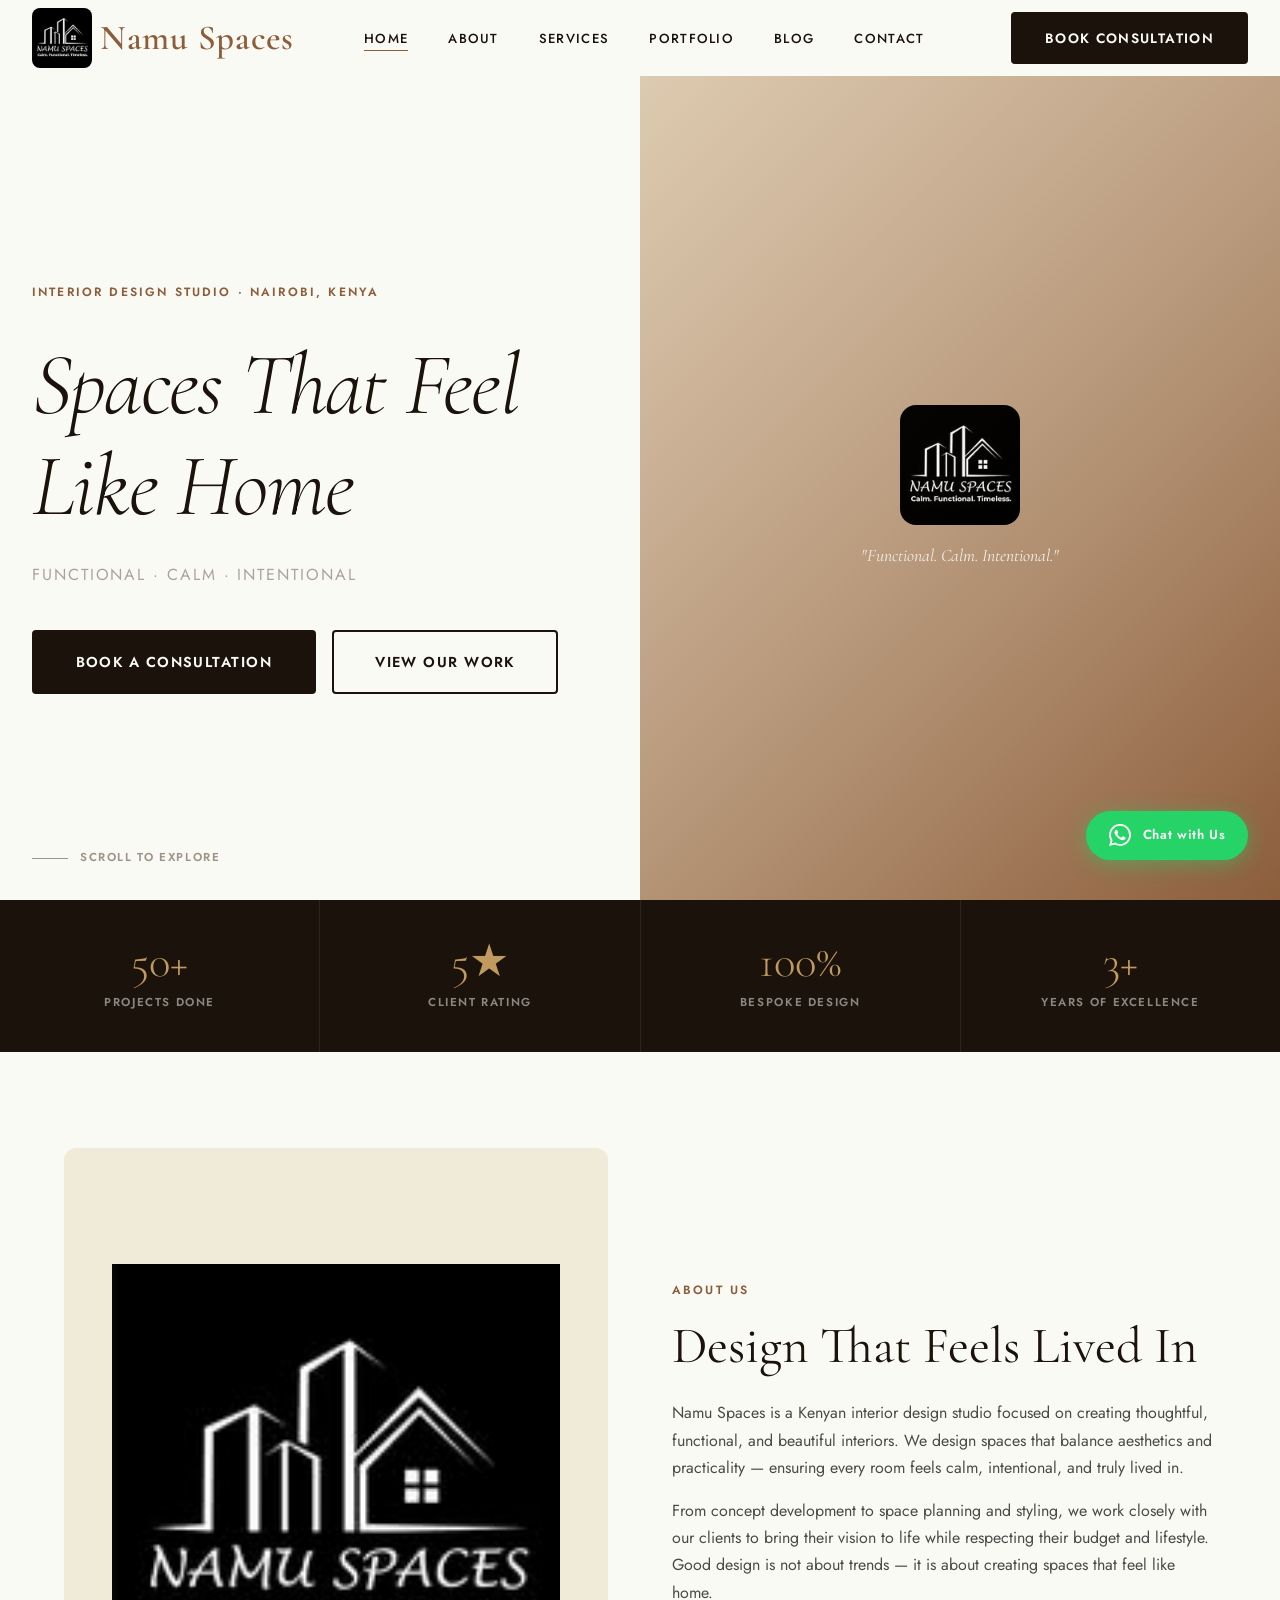
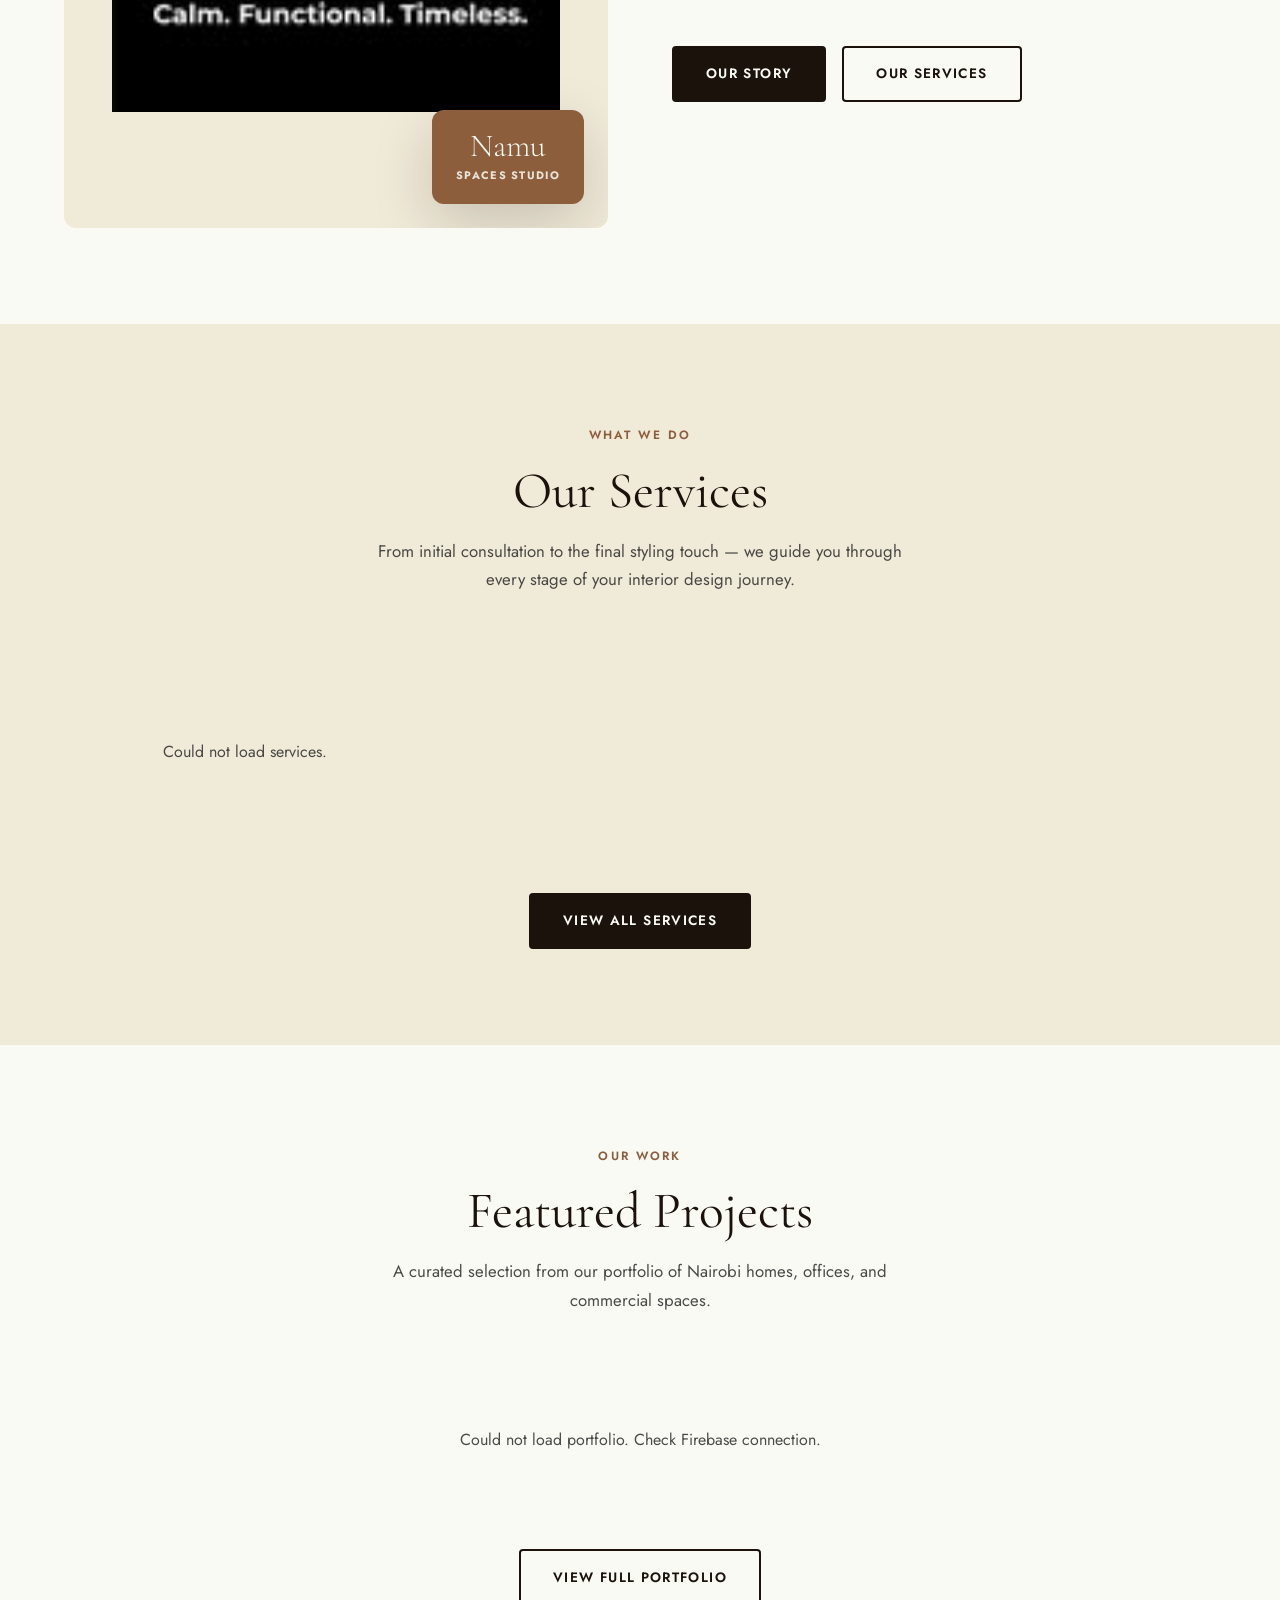
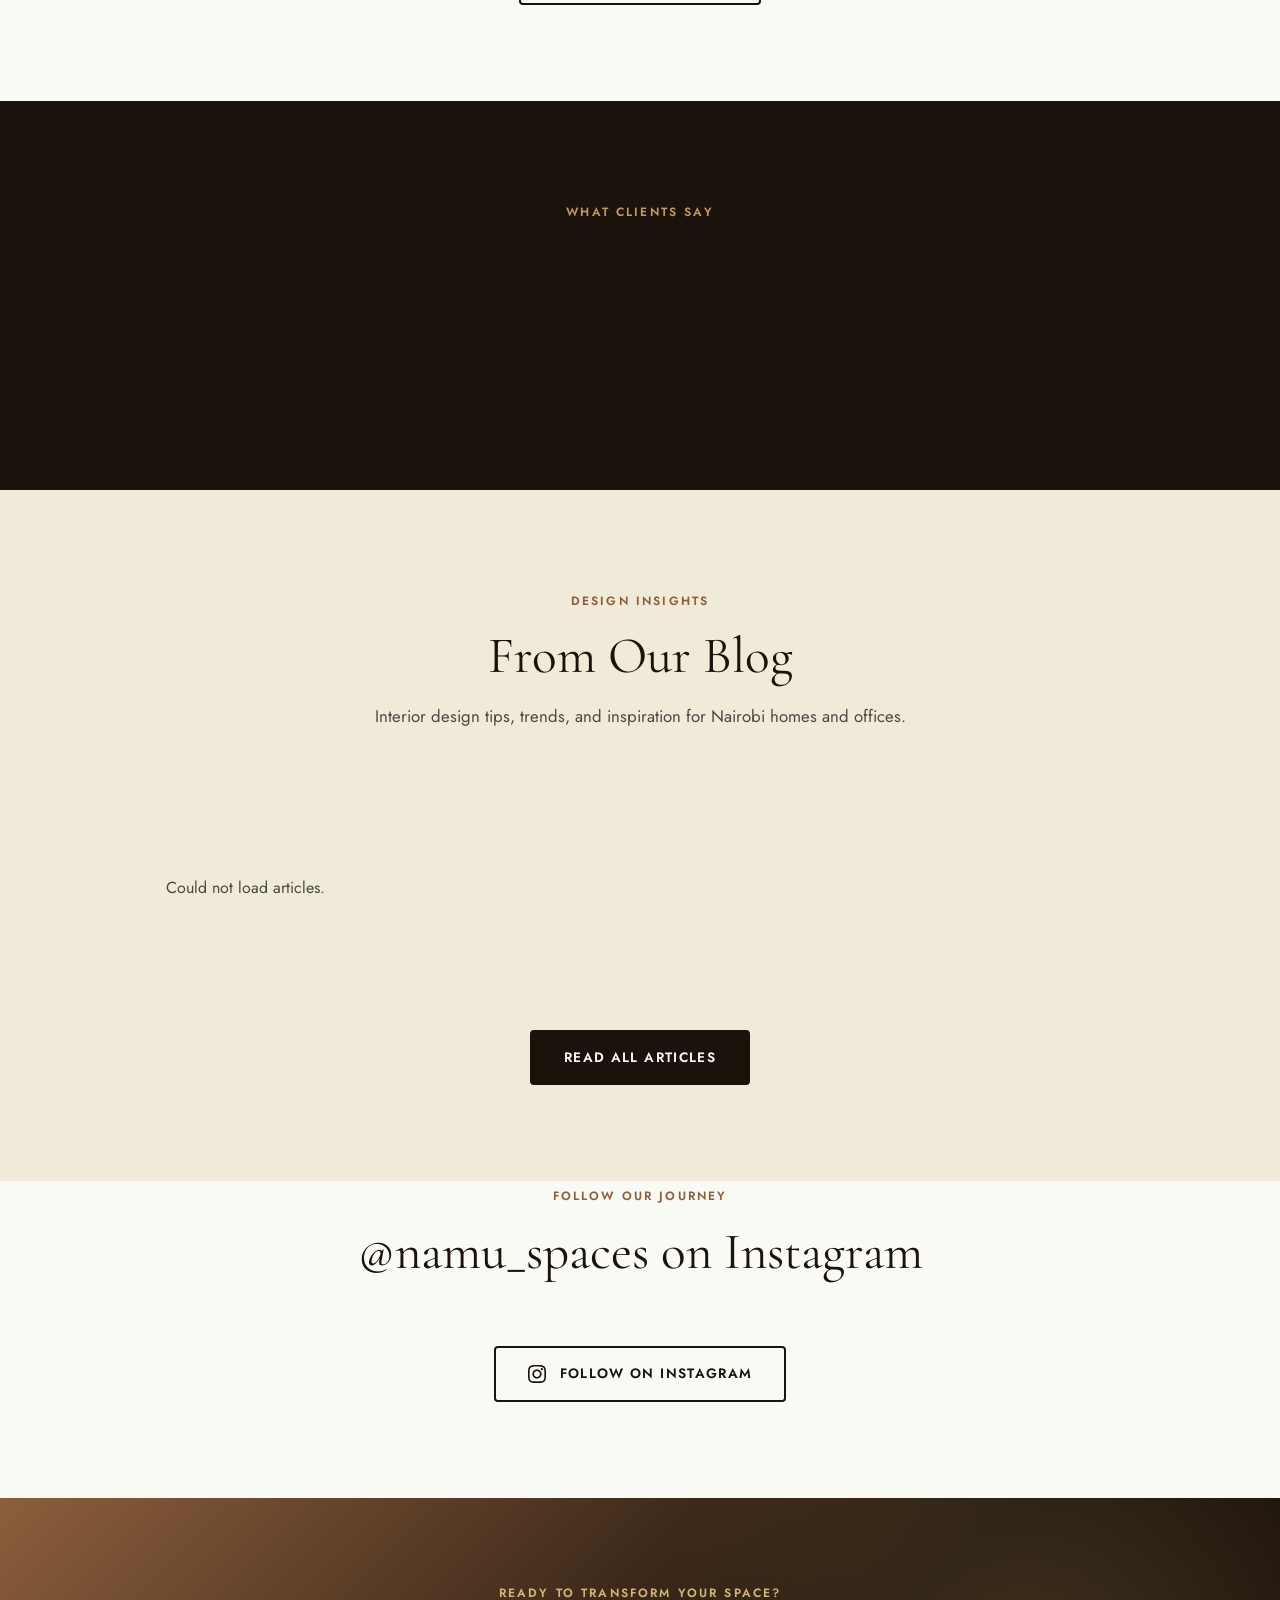
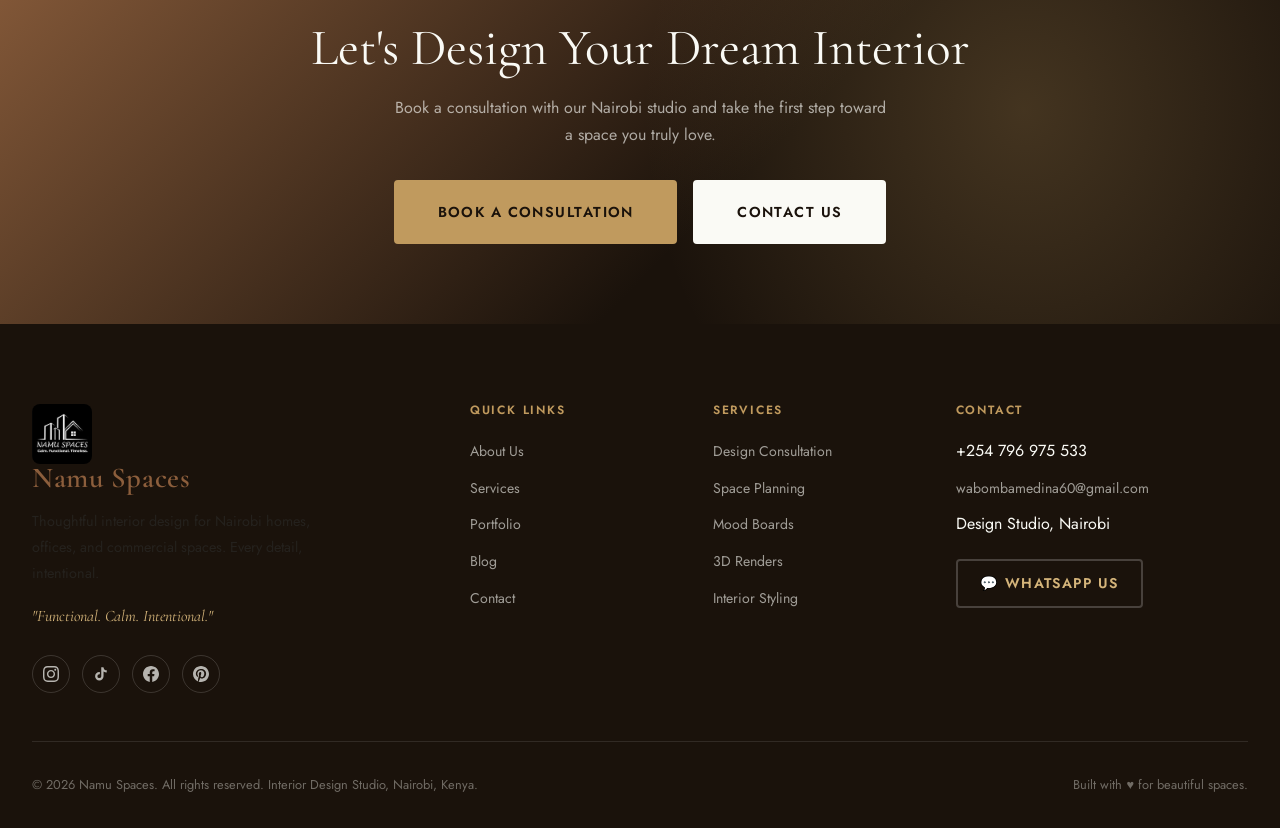
==== commit 9c8c2a27: "Update print statement from 'Hello' to 'Goodbye'" ====
--- a/index.html
+++ b/index.html
@@ -10,179 +10,282 @@
   <meta property="og:description" content="Functional. Calm. Intentional spaces. Nairobi's trusted interior design studio.">
   <meta property="og:type" content="website">
   <meta name="twitter:card" content="summary_large_image">
-  <meta name="twitter:title" content="Namu Spaces — Interior Design Nairobi">
   <title>Namu Spaces — Functional. Calm. Intentional. | Interior Design Nairobi</title>
   <link rel="stylesheet" href="css/style.css">
+
   <style>
-    /* ---- Transparent hero nav ---- */
+    /* ====================================================
+       INDEX PAGE — Inline styles
+       (Only styles not already in style.css)
+    ==================================================== */
+
+    /* ---- Transparent nav on hero ---- */
     .navbar.transparent .nav-logo,
     .navbar.transparent .nav-link { color: var(--espresso); }
 
-    /* ---- Hero layout ---- */
+    /* ---- Hero ---- */
     .hero {
       min-height: 100vh;
       display: grid;
       grid-template-columns: 1fr 1fr;
       position: relative;
       padding-top: var(--nav-h);
+      overflow: hidden;
     }
     .hero-content {
       display: flex;
       flex-direction: column;
       justify-content: center;
-      padding: 6rem 4rem 6rem 2rem;
-      max-width: 680px;
+      padding: 5rem 3rem 5rem 2rem;
+      max-width: 640px;
       margin-left: auto;
+      position: relative;
+      z-index: 1;
     }
     .hero-image {
       position: relative;
       overflow: hidden;
       background: var(--sand);
-    }
-    .hero-image img {
+      min-height: 500px;
+    }
+    /* fallback gradient — always visible behind the real image */
+    .hero-image-fallback {
+      position: absolute;
+      inset: 0;
+      display: flex;
+      align-items: center;
+      justify-content: center;
+      background: linear-gradient(135deg, var(--sand) 0%, var(--sienna) 100%);
+      z-index: 0;
+    }
+    .hero-image-fallback .fallback-logo {
+      text-align: center;
+      padding: 2rem;
+    }
+    .hero-image-fallback .fallback-logo img {
+      width: 120px;
+      height: 120px;
+      border-radius: 16px;
+      object-fit: cover;
+      margin: 0 auto 1rem;
+      display: block;
+    }
+    .hero-image-fallback .fallback-logo p {
+      font-family: var(--font-display);
+      font-size: 1.1rem;
+      font-style: italic;
+      color: var(--cream);
+      opacity: 0.9;
+    }
+    /* real hero image — sits above fallback, fades in when loaded */
+    .hero-main-img {
+      position: absolute;
+      inset: 0;
       width: 100%;
       height: 100%;
       object-fit: cover;
+      object-position: center;
+      z-index: 1;
+      opacity: 0;
+      transition: opacity 0.8s ease;
       display: block;
     }
-    .hero-image-fallback {
-      width: 100%;
-      height: 100%;
+    .hero-main-img.loaded { opacity: 1; }
+
+    .hero-scroll {
+      position: absolute;
+      bottom: 2rem;
+      left: 2rem;
       display: flex;
       align-items: center;
-      justify-content: center;
-      background: linear-gradient(135deg, var(--sand) 0%, var(--sand-light) 50%, var(--sienna) 100%);
-    }
-    .hero-image-fallback .fallback-logo {
+      gap: 0.75rem;
+      font-size: 0.72rem;
+      font-weight: 600;
+      letter-spacing: 0.14em;
+      text-transform: uppercase;
+      color: var(--muted);
+      z-index: 2;
+      animation: scrollBounce 2.5s infinite;
+    }
+    .hero-scroll::before {
+      content: '';
+      width: 36px;
+      height: 1px;
+      background: var(--muted);
+      display: block;
+    }
+    @keyframes scrollBounce {
+      0%, 100% { transform: translateY(0); }
+      50%       { transform: translateY(5px); }
+    }
+
+    /* ---- Values strip ---- */
+    .values-strip {
+      display: flex;
+      background: var(--espresso);
+    }
+    .values-strip .val-item {
+      flex: 1;
+      padding: 2.5rem 1.5rem;
+      border-right: 1px solid rgba(255,255,255,0.08);
       text-align: center;
-      padding: 2rem;
-    }
-    .hero-image-fallback .fallback-logo img {
-      width: 160px;
-      height: 160px;
-      border-radius: 20px;
-      object-fit: cover;
-      margin: 0 auto 1.5rem;
-      opacity: 0.9;
-    }
-    .hero-image-fallback .fallback-logo p {
+    }
+    .values-strip .val-item:last-child { border-right: none; }
+    .values-strip .val-num {
       font-family: var(--font-display);
-      font-size: 1.3rem;
-      font-style: italic;
-      color: var(--cream);
-      opacity: 0.85;
-    }
-
-    /* ---- About preview ---- */
+      font-size: 2.8rem;
+      font-weight: 300;
+      color: var(--gold);
+      line-height: 1;
+      display: block;
+    }
+    .values-strip .val-label {
+      font-size: 0.72rem;
+      font-weight: 600;
+      letter-spacing: 0.14em;
+      text-transform: uppercase;
+      color: rgba(250,250,245,0.5);
+      margin-top: 0.5rem;
+      display: block;
+    }
+
+    /* ---- About preview image ---- */
     .about-preview-img {
       position: relative;
       border-radius: 12px;
       overflow: hidden;
+      background: var(--sand-light);
     }
     .about-preview-img img {
       width: 100%;
-      aspect-ratio: 4/5;
+      aspect-ratio: 4 / 5;
       object-fit: cover;
       display: block;
     }
-    .about-preview-img .img-badge {
+    .about-img-badge {
       position: absolute;
       bottom: 1.5rem;
       right: 1.5rem;
       background: var(--sienna);
       color: var(--cream);
-      padding: 1.5rem;
+      padding: 1.25rem 1.5rem;
       border-radius: var(--radius-lg);
       text-align: center;
       box-shadow: var(--shadow-lg);
     }
-    .about-preview-img .img-badge .num {
+    .about-img-badge .num {
       font-family: var(--font-display);
-      font-size: 2.2rem;
+      font-size: 2rem;
       font-weight: 300;
       line-height: 1;
-    }
-    .about-preview-img .img-badge .lbl {
-      font-size: 0.7rem;
-      font-weight: 600;
+      display: block;
+    }
+    .about-img-badge .lbl {
+      font-size: 0.68rem;
+      font-weight: 700;
       letter-spacing: 0.12em;
       text-transform: uppercase;
       opacity: 0.85;
       margin-top: 4px;
-    }
-
-    /* ---- Values strip ---- */
-    .values-strip {
-      display: flex;
-      background: var(--espresso);
-      overflow: hidden;
-    }
-    .values-strip .val-item {
-      flex: 1;
-      padding: 3rem 2rem;
-      border-right: 1px solid rgba(255,255,255,0.08);
-      text-align: center;
-    }
-    .values-strip .val-item:last-child { border-right: none; }
-    .values-strip .val-num {
-      font-family: var(--font-display);
-      font-size: 3rem;
-      font-weight: 300;
-      color: var(--gold);
       display: block;
-      line-height: 1;
-    }
-    .values-strip .val-label {
-      font-size: 0.78rem;
-      font-weight: 500;
-      letter-spacing: 0.14em;
-      text-transform: uppercase;
-      color: rgba(250,250,245,0.55);
-      margin-top: 0.5rem;
-      display: block;
-    }
-
-    /* ---- Hero scroll hint ---- */
-    .hero-scroll {
-      position: absolute;
-      bottom: 2.5rem;
-      left: 2rem;
-      display: flex;
-      align-items: center;
-      gap: 0.75rem;
-      font-size: 0.75rem;
-      font-weight: 500;
-      letter-spacing: 0.12em;
-      text-transform: uppercase;
-      color: var(--muted);
-      animation: scrollBounce 2.5s infinite;
-    }
-    .hero-scroll::before {
-      content: '';
-      width: 40px;
-      height: 1px;
-      background: var(--muted);
-    }
-    @keyframes scrollBounce {
-      0%, 100% { transform: translateY(0); }
-      50%       { transform: translateY(6px); }
-    }
-
-    /* ---- Responsive ---- */
+    }
+
+    /* ---- Section skeleton loaders ---- */
+    .skeleton-grid-3 {
+      display: grid;
+      grid-template-columns: repeat(3, 1fr);
+      gap: 2rem;
+    }
+    .skeleton-grid-2 {
+      display: grid;
+      grid-template-columns: repeat(2, 1fr);
+      gap: 1.5rem;
+    }
+
+    /* ====================================================
+       RESPONSIVE — Mobile First
+    ==================================================== */
+
+    /* Tablet: ≤ 1024px */
+    @media (max-width: 1024px) {
+      .skeleton-grid-3 { grid-template-columns: 1fr 1fr; }
+    }
+
+    /* Tablet/large phone: ≤ 900px */
     @media (max-width: 900px) {
-      .hero { grid-template-columns: 1fr; min-height: auto; }
-      .hero-image { height: 55vw; min-height: 280px; }
-      .hero-content { padding: 3rem 1.5rem; max-width: 100%; }
+      /* Hero stacks vertically */
+      .hero {
+        grid-template-columns: 1fr;
+        min-height: auto;
+      }
+      .hero-content {
+        order: 1;
+        padding: 3rem 1.5rem 2.5rem;
+        max-width: 100%;
+        margin-left: 0;
+      }
+      .hero-image {
+        order: 2;
+        min-height: 56vw;
+        width: 100%;
+      }
       .hero-scroll { display: none; }
-    }
-    @media (max-width: 640px) {
+
+      /* About section stacks — text first on mobile */
+      .about-grid-reverse { display: flex; flex-direction: column-reverse; }
+      .about-img-badge { right: 1rem; bottom: 1rem; }
+
+      /* Values strip wraps to 2×2 */
       .values-strip { flex-wrap: wrap; }
       .values-strip .val-item {
         flex: 1 1 50%;
         border-right: none;
         border-bottom: 1px solid rgba(255,255,255,0.08);
-        padding: 2rem 1rem;
       }
+      .values-strip .val-item:nth-child(odd) { border-right: 1px solid rgba(255,255,255,0.08); }
+      .values-strip .val-item:nth-last-child(-n+2) { border-bottom: none; }
+
+      /* Skeleton grids */
+      .skeleton-grid-3 { grid-template-columns: 1fr 1fr; }
+      .skeleton-grid-2 { grid-template-columns: 1fr; }
+
+      /* Portfolio masonry — 2 columns */
+      #featured-portfolio.portfolio-grid { columns: 2 !important; column-gap: 1rem; }
+    }
+
+    /* Phone: ≤ 640px */
+    @media (max-width: 640px) {
+      .hero-image { min-height: 72vw; }
+
+      /* Values strip: 2×2 on small phones too */
+      .values-strip .val-item { padding: 1.75rem 1rem; }
+      .values-strip .val-num  { font-size: 2rem; }
+
+      /* Single column grids */
+      .skeleton-grid-3 { grid-template-columns: 1fr; }
+
+      /* Portfolio masonry — 1 column on phones */
+      #featured-portfolio.portfolio-grid { columns: 1 !important; }
+
+      /* Instagram grid — 2 columns on phones */
+      .instagram-grid { grid-template-columns: repeat(2, 1fr) !important; }
+
+      /* Hero CTAs stack */
+      .hero-ctas { flex-direction: column; align-items: flex-start; }
+      .hero-ctas .btn { width: 100%; justify-content: center; }
+
+      /* About badge smaller */
+      .about-img-badge { padding: 1rem; }
+      .about-img-badge .num { font-size: 1.5rem; }
+
+      /* CTA banner text centre */
+      .cta-banner h2 { font-size: clamp(1.6rem, 6vw, 2.5rem); }
+    }
+
+    /* Small phones: ≤ 400px */
+    @media (max-width: 400px) {
+      .hero-ctas .btn { font-size: 0.8rem; padding: 0.85rem 1.25rem; }
+      .values-strip .val-num { font-size: 1.75rem; }
     }
   </style>
 </head>
@@ -191,7 +294,7 @@
   <!-- ==================== PAGE LOADER ==================== -->
   <div id="page-loader" class="page-loader" aria-hidden="true">
     <div class="loader-logo" style="display:flex;align-items:center;gap:0.75rem;">
-      <img src="images/logo.jpg" alt="" style="height:48px;width:48px;border-radius:10px;object-fit:cover;">
+      <img src="images/logo.jpg" alt="" style="height:44px;width:44px;border-radius:10px;object-fit:cover;">
       Namu <span>Spaces</span>
     </div>
     <div class="loader-bar"><div class="loader-bar-fill"></div></div>
@@ -205,12 +308,12 @@
         <span>Namu <span>Spaces</span></span>
       </a>
       <ul class="nav-links" role="list">
-        <li><a href="index.html" class="nav-link active">Home</a></li>
-        <li><a href="about.html" class="nav-link">About</a></li>
+        <li><a href="index.html"    class="nav-link active">Home</a></li>
+        <li><a href="about.html"    class="nav-link">About</a></li>
         <li><a href="services.html" class="nav-link">Services</a></li>
-        <li><a href="portfolio.html" class="nav-link">Portfolio</a></li>
-        <li><a href="blog.html" class="nav-link">Blog</a></li>
-        <li><a href="contact.html" class="nav-link">Contact</a></li>
+        <li><a href="portfolio.html"class="nav-link">Portfolio</a></li>
+        <li><a href="blog.html"     class="nav-link">Blog</a></li>
+        <li><a href="contact.html"  class="nav-link">Contact</a></li>
       </ul>
       <button class="btn btn-primary nav-cta" data-open-modal="consultation">Book Consultation</button>
       <button class="nav-toggle" id="nav-toggle" aria-label="Toggle navigation" aria-expanded="false">
@@ -221,12 +324,12 @@
 
   <!-- Mobile Nav -->
   <div class="nav-mobile" id="nav-mobile" aria-hidden="true">
-    <a href="index.html" class="nav-link">Home</a>
-    <a href="about.html" class="nav-link">About</a>
+    <a href="index.html"    class="nav-link">Home</a>
+    <a href="about.html"    class="nav-link">About</a>
     <a href="services.html" class="nav-link">Services</a>
-    <a href="portfolio.html" class="nav-link">Portfolio</a>
-    <a href="blog.html" class="nav-link">Blog</a>
-    <a href="contact.html" class="nav-link">Contact</a>
+    <a href="portfolio.html"class="nav-link">Portfolio</a>
+    <a href="blog.html"     class="nav-link">Blog</a>
+    <a href="contact.html"  class="nav-link">Contact</a>
     <button class="btn btn-primary" data-open-modal="consultation">Book Consultation</button>
   </div>
 
@@ -241,23 +344,25 @@
         <a href="portfolio.html" class="btn btn-outline btn-lg">View Our Work</a>
       </div>
     </div>
+
     <div class="hero-image" id="hero-img-wrap">
-      <!-- Fallback shown immediately; real image layered on top when it loads -->
-      <div class="hero-image-fallback">
+      <!-- Gradient fallback: always visible behind the photo -->
+      <div class="hero-image-fallback" id="hero-fallback">
         <div class="fallback-logo">
           <img src="images/logo.jpg" alt="Namu Spaces">
           <p>"Functional. Calm. Intentional."</p>
         </div>
       </div>
-      <img id="hero-main-img"
-           src="https://unsplash.com/photos/gray-padded-chaise-couch-beside-window-rEJxpBskj3Q"
-           alt="Beautiful interior designed by Namu Spaces"
-           loading="eager"
-           style="position:absolute;inset:0;"
-           onload="this.style.opacity='1'"
-           onerror="this.style.display='none'"
-           style="opacity:0;transition:opacity 0.6s ease;">
-    </div>
+      <!-- FIX: single style attribute — opacity starts at 0, fades in on load -->
+      <img
+        id="hero-main-img"
+        class="hero-main-img"
+        src="https://picsum.photos/seed/nairobi-interior/900/1100"
+        alt="Beautiful interior designed by Namu Spaces"
+        loading="eager"
+        fetchpriority="high">
+    </div>
+
     <div class="hero-scroll" aria-hidden="true">Scroll to explore</div>
   </section>
 
@@ -284,24 +389,29 @@
   <!-- ==================== ABOUT PREVIEW ==================== -->
   <section class="section" aria-label="About Namu Spaces">
     <div class="container">
-      <div class="grid-2" style="gap:5rem;">
+      <!-- FIX: about-grid-reverse class lets CSS swap order on mobile (text first) -->
+      <div class="grid-2 about-grid-reverse" style="gap:4rem;align-items:center;">
+
         <div class="about-preview-img reveal">
-          <img src="https://picsum.photos/seed/interior-studio/600/750"
-               alt="Namu Spaces design studio"
-               loading="lazy"
-               onerror="this.src='images/logo.jpg';this.style.objectFit='contain';this.style.padding='3rem';this.style.background='var(--sand-light)'">
-          <div class="img-badge">
-            <div class="num">Namu</div>
-            <div class="lbl">Spaces Studio</div>
+          <img
+            src="https://picsum.photos/seed/studio-nairobi/600/750"
+            alt="Namu Spaces design studio, Nairobi"
+            loading="lazy"
+            id="about-img"
+            onerror="this.src='images/logo.jpg';this.style.objectFit='contain';this.style.padding='3rem';this.style.background='var(--sand-light)'">
+          <div class="about-img-badge">
+            <span class="num">Namu</span>
+            <span class="lbl">Spaces Studio</span>
           </div>
         </div>
-        <div style="padding:2rem 0;" class="reveal reveal-delay-1">
+
+        <div class="reveal reveal-delay-1">
           <span class="eyebrow">About Us</span>
           <h2>Design That Feels Lived In</h2>
-          <p style="margin:1.5rem 0;">Namu Spaces is a Kenyan interior design studio focused on creating thoughtful, functional, and beautiful interiors. We design spaces that balance aesthetics and practicality — ensuring every room feels calm, intentional, and truly lived in.</p>
-          <p>From concept development to space planning and styling, we work closely with our clients to bring their vision to life while respecting their budget and lifestyle. Good design is not about creating trends. It is about creating spaces that feel like home.</p>
+          <p style="margin:1.5rem 0 1rem;">Namu Spaces is a Kenyan interior design studio focused on creating thoughtful, functional, and beautiful interiors. We design spaces that balance aesthetics and practicality — ensuring every room feels calm, intentional, and truly lived in.</p>
+          <p>From concept development to space planning and styling, we work closely with our clients to bring their vision to life while respecting their budget and lifestyle. Good design is not about trends — it is about creating spaces that feel like home.</p>
           <div style="display:flex;gap:1rem;margin-top:2.5rem;flex-wrap:wrap;">
-            <a href="about.html" class="btn btn-primary">Our Story</a>
+            <a href="about.html"    class="btn btn-primary">Our Story</a>
             <a href="services.html" class="btn btn-outline">Our Services</a>
           </div>
         </div>
@@ -317,11 +427,11 @@
         <h2>Our Services</h2>
         <p>From initial consultation to the final styling touch — we guide you through every stage of your interior design journey.</p>
       </div>
-      <!-- Skeletons shown while JS loads content -->
+      <!-- Skeleton while Firebase loads; JS replaces this -->
       <div class="grid-3" id="featured-services">
-        <div class="skeleton" style="height:420px;border-radius:12px;"></div>
-        <div class="skeleton" style="height:420px;border-radius:12px;"></div>
-        <div class="skeleton" style="height:420px;border-radius:12px;"></div>
+        <div class="skeleton" style="height:400px;border-radius:12px;"></div>
+        <div class="skeleton" style="height:400px;border-radius:12px;"></div>
+        <div class="skeleton" style="height:400px;border-radius:12px;"></div>
       </div>
       <div class="text-center mt-3">
         <a href="services.html" class="btn btn-primary">View All Services</a>
@@ -337,9 +447,15 @@
         <h2>Featured Projects</h2>
         <p>A curated selection from our portfolio of Nairobi homes, offices, and commercial spaces.</p>
       </div>
-      <div class="portfolio-grid" id="featured-portfolio">
-        <!-- Populated by JS -->
-      </div>
+      <!-- Skeleton grid while async data loads -->
+      <div class="skeleton-grid-2" id="portfolio-skeleton">
+        <div class="skeleton" style="height:260px;border-radius:12px;"></div>
+        <div class="skeleton" style="height:260px;border-radius:12px;"></div>
+        <div class="skeleton" style="height:260px;border-radius:12px;"></div>
+        <div class="skeleton" style="height:260px;border-radius:12px;"></div>
+      </div>
+      <!-- Masonry grid injected by JS (hidden until ready) -->
+      <div class="portfolio-grid" id="featured-portfolio" style="display:none;"></div>
       <div class="text-center mt-3 reveal">
         <a href="portfolio.html" class="btn btn-outline">View Full Portfolio</a>
       </div>
@@ -354,9 +470,7 @@
         <h2>Trusted by Nairobi Homeowners</h2>
       </div>
       <div class="testimonial-slider">
-        <div class="testimonial-track">
-          <!-- Populated by JS -->
-        </div>
+        <div class="testimonial-track"><!-- Populated by JS --></div>
         <div class="slider-controls" style="margin-top:2rem;"></div>
       </div>
     </div>
@@ -370,8 +484,11 @@
         <h2>From Our Blog</h2>
         <p>Interior design tips, trends, and inspiration for Nairobi homes and offices.</p>
       </div>
+      <!-- Skeleton while Firebase loads -->
       <div class="grid-3" id="blog-preview-grid">
-        <!-- Populated by JS -->
+        <div class="skeleton" style="height:380px;border-radius:12px;"></div>
+        <div class="skeleton" style="height:380px;border-radius:12px;"></div>
+        <div class="skeleton" style="height:380px;border-radius:12px;"></div>
       </div>
       <div class="text-center mt-3 reveal">
         <a href="blog.html" class="btn btn-primary">Read All Articles</a>
@@ -387,34 +504,34 @@
         <h2>@namu_spaces on Instagram</h2>
       </div>
       <div class="instagram-grid reveal">
-        <a href="https://www.instagram.com/namu_spaces?igsh=YzljYTk1ODg3Zg==" target="_blank" rel="noopener" class="insta-item">
-          <img src="https://picsum.photos/seed/room1/300/300" alt="Namu Spaces Instagram" loading="lazy">
+        <a href="https://www.instagram.com/namu_spaces?igsh=YzljYTk1ODg3Zg==" target="_blank" rel="noopener" class="insta-item" aria-label="Namu Spaces on Instagram">
+          <img src="https://picsum.photos/seed/insta1/300/300" alt="Interior design inspiration" loading="lazy" onerror="this.closest('.insta-item').style.display='none'">
           <div class="insta-overlay">📷</div>
         </a>
-        <a href="https://www.instagram.com/namu_spaces?igsh=YzljYTk1ODg3Zg==" target="_blank" rel="noopener" class="insta-item">
-          <img src="https://picsum.photos/seed/room2/300/300" alt="Interior design" loading="lazy">
+        <a href="https://www.instagram.com/namu_spaces?igsh=YzljYTk1ODg3Zg==" target="_blank" rel="noopener" class="insta-item" aria-label="Namu Spaces on Instagram">
+          <img src="https://picsum.photos/seed/insta2/300/300" alt="Living room design" loading="lazy" onerror="this.closest('.insta-item').style.display='none'">
           <div class="insta-overlay">📷</div>
         </a>
-        <a href="https://www.instagram.com/namu_spaces?igsh=YzljYTk1ODg3Zg==" target="_blank" rel="noopener" class="insta-item">
-          <img src="https://picsum.photos/seed/room3/300/300" alt="Bedroom design" loading="lazy">
+        <a href="https://www.instagram.com/namu_spaces?igsh=YzljYTk1ODg3Zg==" target="_blank" rel="noopener" class="insta-item" aria-label="Namu Spaces on Instagram">
+          <img src="https://picsum.photos/seed/insta3/300/300" alt="Bedroom design" loading="lazy" onerror="this.closest('.insta-item').style.display='none'">
           <div class="insta-overlay">📷</div>
         </a>
-        <a href="https://www.instagram.com/namu_spaces?igsh=YzljYTk1ODg3Zg==" target="_blank" rel="noopener" class="insta-item">
-          <img src="https://picsum.photos/seed/room4/300/300" alt="Kitchen design" loading="lazy">
+        <a href="https://www.instagram.com/namu_spaces?igsh=YzljYTk1ODg3Zg==" target="_blank" rel="noopener" class="insta-item" aria-label="Namu Spaces on Instagram">
+          <img src="https://picsum.photos/seed/insta4/300/300" alt="Kitchen design" loading="lazy" onerror="this.closest('.insta-item').style.display='none'">
           <div class="insta-overlay">📷</div>
         </a>
-        <a href="https://www.instagram.com/namu_spaces?igsh=YzljYTk1ODg3Zg==" target="_blank" rel="noopener" class="insta-item">
-          <img src="https://picsum.photos/seed/room5/300/300" alt="Office design" loading="lazy">
+        <a href="https://www.instagram.com/namu_spaces?igsh=YzljYTk1ODg3Zg==" target="_blank" rel="noopener" class="insta-item" aria-label="Namu Spaces on Instagram">
+          <img src="https://picsum.photos/seed/insta5/300/300" alt="Office design" loading="lazy" onerror="this.closest('.insta-item').style.display='none'">
           <div class="insta-overlay">📷</div>
         </a>
-        <a href="https://www.instagram.com/namu_spaces?igsh=YzljYTk1ODg3Zg==" target="_blank" rel="noopener" class="insta-item">
-          <img src="https://picsum.photos/seed/room6/300/300" alt="Living room" loading="lazy">
+        <a href="https://www.instagram.com/namu_spaces?igsh=YzljYTk1ODg3Zg==" target="_blank" rel="noopener" class="insta-item" aria-label="Namu Spaces on Instagram">
+          <img src="https://picsum.photos/seed/insta6/300/300" alt="Interior styling" loading="lazy" onerror="this.closest('.insta-item').style.display='none'">
           <div class="insta-overlay">📷</div>
         </a>
       </div>
       <div class="text-center mt-2 reveal">
         <a href="https://www.instagram.com/namu_spaces?igsh=YzljYTk1ODg3Zg==" target="_blank" rel="noopener" class="btn btn-outline">
-          <svg style="width:18px;height:18px;vertical-align:middle;margin-right:6px;" viewBox="0 0 24 24" fill="currentColor">
+          <svg style="width:18px;height:18px;vertical-align:middle;margin-right:6px;" viewBox="0 0 24 24" fill="currentColor" aria-hidden="true">
             <path d="M12 2.163c3.204 0 3.584.012 4.85.07 3.252.148 4.771 1.691 4.919 4.919.058 1.265.069 1.645.069 4.849 0 3.205-.012 3.584-.069 4.849-.149 3.225-1.664 4.771-4.919 4.919-1.266.058-1.644.07-4.85.07-3.204 0-3.584-.012-4.849-.07-3.26-.149-4.771-1.699-4.919-4.92-.058-1.265-.07-1.644-.07-4.849 0-3.204.013-3.583.07-4.849.149-3.227 1.664-4.771 4.919-4.919 1.266-.057 1.645-.069 4.849-.069zm0-2.163c-3.259 0-3.667.014-4.947.072-4.358.2-6.78 2.618-6.98 6.98-.059 1.281-.073 1.689-.073 4.948 0 3.259.014 3.668.072 4.948.2 4.358 2.618 6.78 6.98 6.98 1.281.058 1.689.072 4.948.072 3.259 0 3.668-.014 4.948-.072 4.354-.2 6.782-2.618 6.979-6.98.059-1.28.073-1.689.073-4.948 0-3.259-.014-3.667-.072-4.947-.196-4.354-2.617-6.78-6.979-6.98-1.281-.059-1.69-.073-4.949-.073zm0 5.838c-3.403 0-6.162 2.759-6.162 6.162s2.759 6.163 6.162 6.163 6.162-2.759 6.162-6.163c0-3.403-2.759-6.162-6.162-6.162zm0 10.162c-2.209 0-4-1.79-4-4 0-2.209 1.791-4 4-4s4 1.791 4 4c0 2.21-1.791 4-4 4zm6.406-11.845c-.796 0-1.441.645-1.441 1.44s.645 1.44 1.441 1.44c.795 0 1.439-.645 1.439-1.44s-.644-1.44-1.439-1.44z"/>
           </svg>
           Follow on Instagram
@@ -424,12 +541,12 @@
   </section>
 
   <!-- ==================== CTA BANNER ==================== -->
-  <section class="cta-banner" aria-label="Book consultation">
+  <section class="cta-banner" aria-label="Book consultation call to action">
     <div class="container text-center reveal">
       <span class="eyebrow" style="color:var(--gold-light);">Ready to Transform Your Space?</span>
       <h2>Let's Design Your Dream Interior</h2>
-      <p>Book a consultation with our Nairobi studio and take the first step toward a space you truly love.</p>
-      <div style="display:flex;gap:1rem;justify-content:center;flex-wrap:wrap;margin-top:2rem;">
+      <p style="margin-bottom:2rem;">Book a consultation with our Nairobi studio and take the first step toward a space you truly love.</p>
+      <div style="display:flex;gap:1rem;justify-content:center;flex-wrap:wrap;">
         <button class="btn btn-gold btn-lg" data-open-modal="consultation">Book a Consultation</button>
         <a href="contact.html" class="btn btn-light btn-lg">Contact Us</a>
       </div>
@@ -444,7 +561,7 @@
           <img src="images/logo.jpg" alt="Namu Spaces Logo" class="nav-logo-img">
           <span>Namu <span>Spaces</span></span>
         </a>
-        <p>Thoughtful interior design for Nairobi homes, offices, and commercial spaces. Every detail, intentional.</p>
+        <p style="margin-top:1rem;">Thoughtful interior design for Nairobi homes, offices, and commercial spaces. Every detail, intentional.</p>
         <p class="tagline-text">"Functional. Calm. Intentional."</p>
         <div class="footer-social" style="margin-top:1.5rem;">
           <a href="#" data-social="instagram" class="social-link" target="_blank" rel="noopener" aria-label="Instagram">
@@ -485,10 +602,14 @@
         <h4>Contact</h4>
         <ul class="footer-links">
           <li><span data-setting="phone">+254 796 975 533</span></li>
-          <li><a href="mailto:wabombamedina60@gmail.com" data-setting="email">wabombamedina60@gmail.com</a></li>
+          <li>
+            <!-- FIX: Plain email — populateSiteSettings() updates this from Firebase -->
+            <a href="mailto:wabombamedina60@gmail.com" data-setting="email">wabombamedina60@gmail.com</a>
+          </li>
           <li><span data-setting="address">Design Studio, Nairobi</span></li>
-          <li style="margin-top:0.5rem;">
-            <a href="#" data-wa-link class="btn btn-outline btn-sm" style="color:var(--gold-light);border-color:rgba(255,255,255,0.2);">
+          <li style="margin-top:0.75rem;">
+            <a href="#" data-wa-link class="btn btn-outline btn-sm"
+               style="color:var(--gold-light);border-color:rgba(255,255,255,0.2);">
               💬 WhatsApp Us
             </a>
           </li>
@@ -503,7 +624,7 @@
 
   <!-- ==================== WHATSAPP FAB ==================== -->
   <a id="whatsapp-fab" href="#" class="whatsapp-fab" aria-label="Chat on WhatsApp" data-wa-link>
-    <svg viewBox="0 0 24 24" xmlns="http://www.w3.org/2000/svg">
+    <svg viewBox="0 0 24 24" aria-hidden="true">
       <path d="M17.472 14.382c-.297-.149-1.758-.867-2.03-.967-.273-.099-.471-.148-.67.15-.197.297-.767.966-.94 1.164-.173.199-.347.223-.644.075-.297-.15-1.255-.463-2.39-1.475-.883-.788-1.48-1.761-1.653-2.059-.173-.297-.018-.458.13-.606.134-.133.298-.347.446-.52.149-.174.198-.298.298-.497.099-.198.05-.371-.025-.52-.075-.149-.669-1.612-.916-2.207-.242-.579-.487-.5-.669-.51-.173-.008-.371-.01-.57-.01-.198 0-.52.074-.792.372-.272.297-1.04 1.016-1.04 2.479 0 1.462 1.065 2.875 1.213 3.074.149.198 2.096 3.2 5.077 4.487.709.306 1.262.489 1.694.625.712.227 1.36.195 1.871.118.571-.085 1.758-.719 2.006-1.413.248-.694.248-1.289.173-1.413-.074-.124-.272-.198-.57-.347m-5.421 7.403h-.004a9.87 9.87 0 0 1-5.031-1.378l-.361-.214-3.741.982.998-3.648-.235-.374a9.86 9.86 0 0 1-1.51-5.26c.001-5.45 4.436-9.884 9.888-9.884 2.64 0 5.122 1.03 6.988 2.898a9.825 9.825 0 0 1 2.893 6.994c-.003 5.45-4.437 9.884-9.885 9.884m8.413-18.297A11.815 11.815 0 0 0 12.05 0C5.495 0 .16 5.335.157 11.892c0 2.096.547 4.142 1.588 5.945L.057 24l6.305-1.654a11.882 11.882 0 0 0 5.683 1.448h.005c6.554 0 11.89-5.335 11.893-11.893a11.821 11.821 0 0 0-3.48-8.413z"/>
     </svg>
     <span class="fab-label">Chat with Us</span>
@@ -554,8 +675,6 @@
   </div>
 
   <!-- ==================== SCRIPTS ==================== -->
-  <!-- NOTE: db.js and main.js loaded first; homepage init runs after both are ready -->
-    <!-- ===== Firebase SDK (must load before db.js) ===== -->
   <script src="https://www.gstatic.com/firebasejs/9.23.0/firebase-app-compat.js"></script>
   <script src="https://www.gstatic.com/firebasejs/9.23.0/firebase-firestore-compat.js"></script>
   <script src="https://www.gstatic.com/firebasejs/9.23.0/firebase-auth-compat.js"></script>
@@ -563,47 +682,95 @@
   <script src="js/db.js"></script>
   <script src="js/main.js"></script>
   <script>
-    /* ============================================================
-       Homepage-specific initialisation.
-       Runs AFTER main.js DOMContentLoaded to avoid double-inits.
-       main.js handles: nav, WhatsApp, modal, scroll animations,
-       settings population, contact form, portfolio filter, blog reader.
-       This script handles: services, portfolio, blog preview,
-       testimonials (render then slider — in that order, once only).
-       ============================================================ */
-    document.getElementById('footer-year').textContent = new Date().getFullYear();
-
-    document.addEventListener('DOMContentLoaded', () => {
-
-      /* --- 1. Services preview (top 3 featured) --- */
-      renderServiceCards('featured-services', true);
-
-      /* --- 2. Featured portfolio grid --- */
-      const featPortfolio = NamuDB.getFeaturedPortfolio().slice(0, 6);
-      const portfolioGrid = document.getElementById('featured-portfolio');
-      if (portfolioGrid && featPortfolio.length) {
-        portfolioGrid.innerHTML = featPortfolio.map(item => `
-          <div class="portfolio-item reveal"
-               onclick="openProject(${item.id})"
-               role="button" tabindex="0"
-               aria-label="View project: ${item.title}"
-               onkeydown="if(event.key==='Enter')openProject(${item.id})">
-            <img src="${item.image}"
-                 alt="${item.title}"
-                 loading="lazy"
-                 onerror="this.src='https://picsum.photos/seed/proj${item.id}/600/400'">
-            <div class="portfolio-overlay">
-              <h3>${item.title}</h3>
-              <span>${formatCategory(item.category)} · ${item.year}</span>
-            </div>
-          </div>`).join('');
+  /* ============================================================
+     Homepage init — runs after DOMContentLoaded (fired by main.js)
+     FIX 1: Hero image uses .loaded class (no double style attr)
+     FIX 2: All async DB calls properly awaited inside async IIFE
+     FIX 3: Portfolio skeleton shown → replaced when data arrives
+     FIX 4: Testimonials rendered THEN slider initialised
+  ============================================================ */
+
+  document.getElementById('footer-year').textContent = new Date().getFullYear();
+
+  /* ---- Hero image fade-in ---- */
+  (function initHeroImage() {
+    const img = document.getElementById('hero-main-img');
+    if (!img) return;
+    img.addEventListener('load', () => img.classList.add('loaded'));
+    img.addEventListener('error', () => {
+      // Try a different picsum seed on error
+      if (!img.dataset.retried) {
+        img.dataset.retried = '1';
+        img.src = 'https://picsum.photos/seed/interior-design/900/1100';
+      } else {
+        img.style.display = 'none'; // fallback stays visible
       }
-
-      /* --- 3. Blog preview (3 posts) --- */
-      renderBlogCards('blog-preview-grid', 3);
-
-      /* --- 4. Testimonials: render content THEN init slider (once, here only).
-               main.js intentionally skips initTestimonialSlider on pages where
-               the track is empty on DOMContentLoaded — but to be safe we also
-               call it her
-      
+    });
+    // If already cached (load fired before listener attached)
+    if (img.complete && img.naturalWidth) img.classList.add('loaded');
+  })();
+
+  /* ---- Main async homepage init ---- */
+  document.addEventListener('DOMContentLoaded', () => {
+    (async () => {
+      try {
+        /* 1. Services (top 3 featured) */
+        await renderServiceCards('featured-services', true);
+
+        /* 2. Featured portfolio — FIX: properly awaited */
+        const skeleton  = document.getElementById('portfolio-skeleton');
+        const portGrid  = document.getElementById('featured-portfolio');
+        try {
+          const items = await NamuDB.getFeaturedPortfolio();
+          const show  = items.slice(0, 6);
+          if (skeleton) skeleton.style.display = 'none';
+          if (portGrid) {
+            if (show.length) {
+              portGrid.style.display = '';
+              portGrid.innerHTML = show.map(item => `
+                <div class="portfolio-item reveal"
+                     onclick="openProject('${item.id}')"
+                     role="button" tabindex="0"
+                     aria-label="View project: ${item.title}"
+                     onkeydown="if(event.key==='Enter')openProject('${item.id}')">
+                  <img src="${item.image}"
+                       alt="${item.title}"
+                       loading="lazy"
+                       onerror="this.src='https://picsum.photos/seed/proj-fallback/600/400'">
+                  <div class="portfolio-overlay">
+                    <h3>${item.title}</h3>
+                    <span>${formatCategory(item.category)} · ${item.year}</span>
+                  </div>
+                </div>`).join('');
+            } else {
+              portGrid.style.display = '';
+              portGrid.innerHTML = '<div class="empty-state" style="column-span:all;padding:3rem;text-align:center;"><p>Portfolio coming soon.</p></div>';
+            }
+          }
+        } catch (portErr) {
+          console.error('[Portfolio]', portErr);
+          if (skeleton) skeleton.style.display = 'none';
+          if (portGrid) {
+            portGrid.style.display = '';
+            portGrid.innerHTML = '<div class="empty-state" style="column-span:all;padding:3rem;text-align:center;color:var(--muted);"><p>Could not load portfolio. Check Firebase connection.</p></div>';
+          }
+        }
+
+        /* 3. Blog preview (3 latest posts) */
+        await renderBlogCards('blog-preview-grid', 3);
+
+        /* 4. Testimonials — render content THEN start slider */
+        await renderTestimonials();
+        initTestimonialSlider();
+
+        /* 5. Trigger scroll animations for dynamically injected content */
+        initScrollAnimations();
+
+      } catch (err) {
+        console.error('[Homepage init]', err);
+      }
+    })();
+  });
+  </script>
+</body>
+</html>
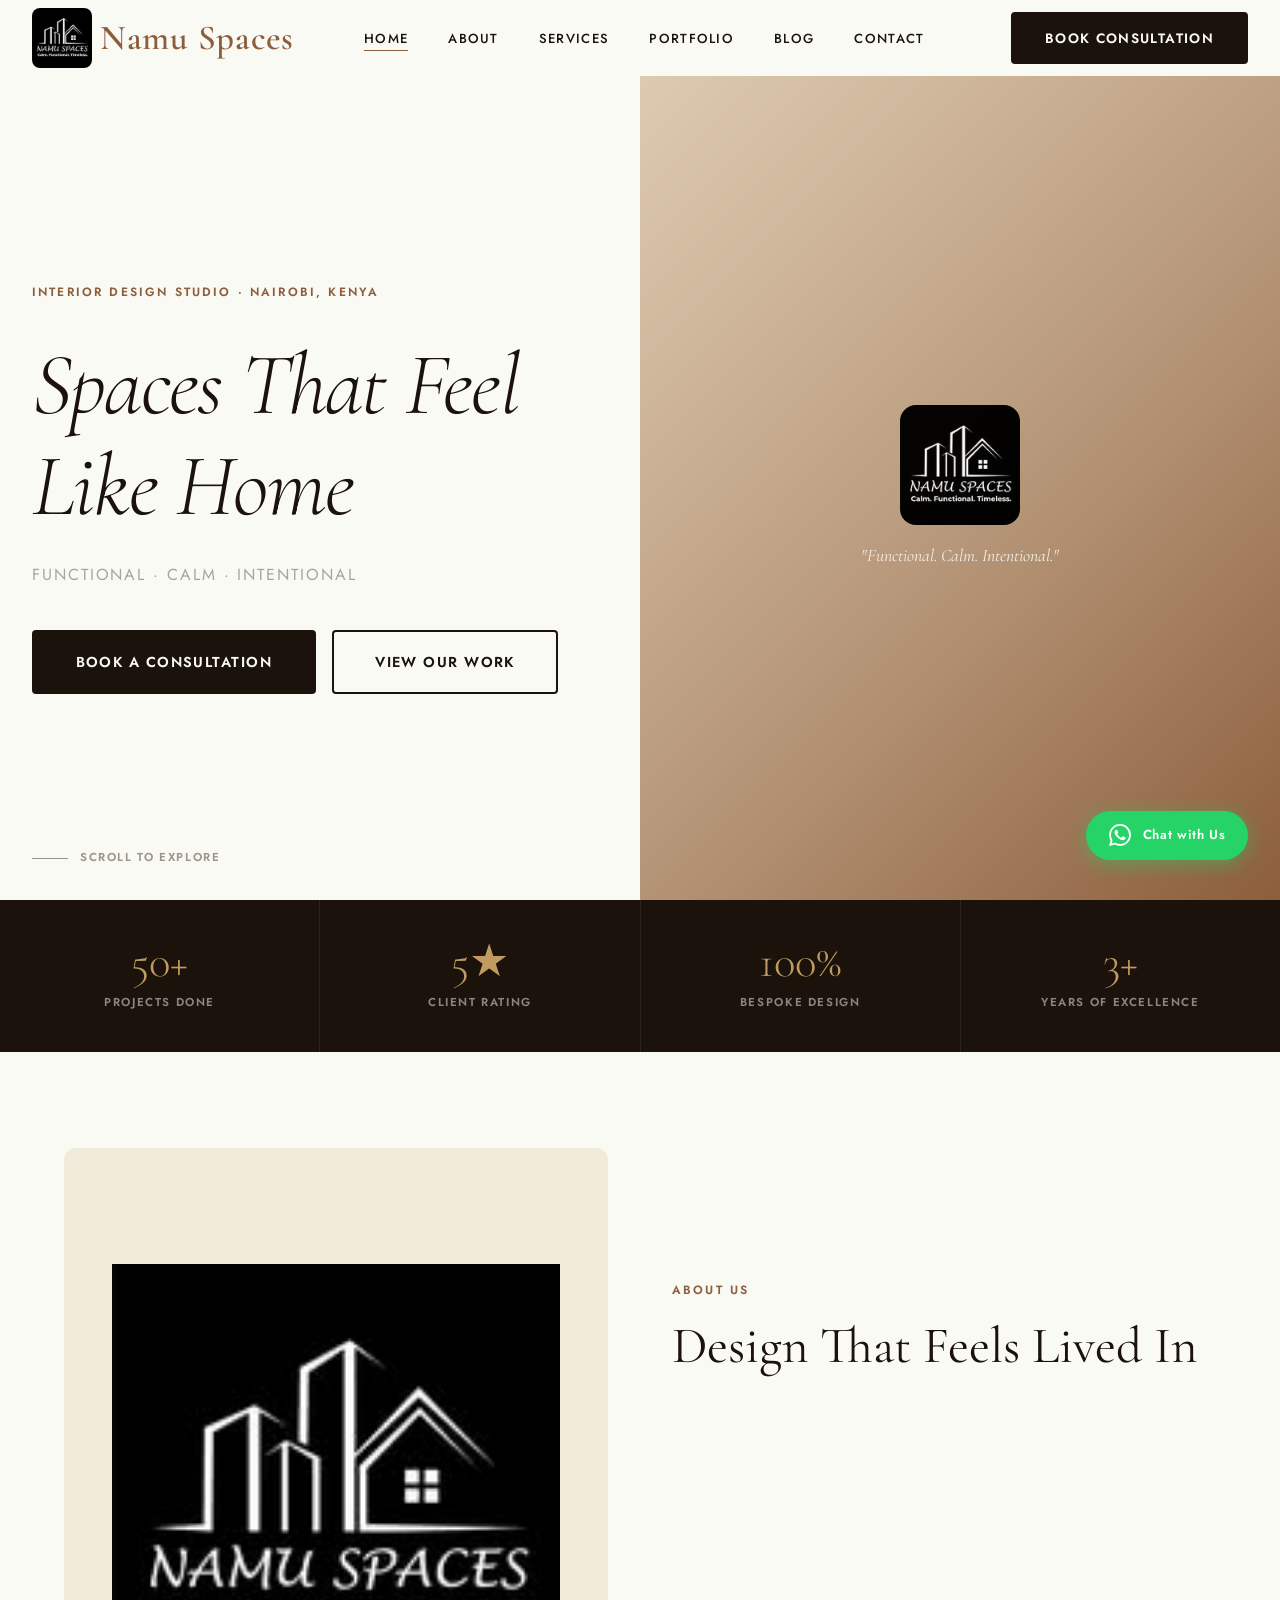
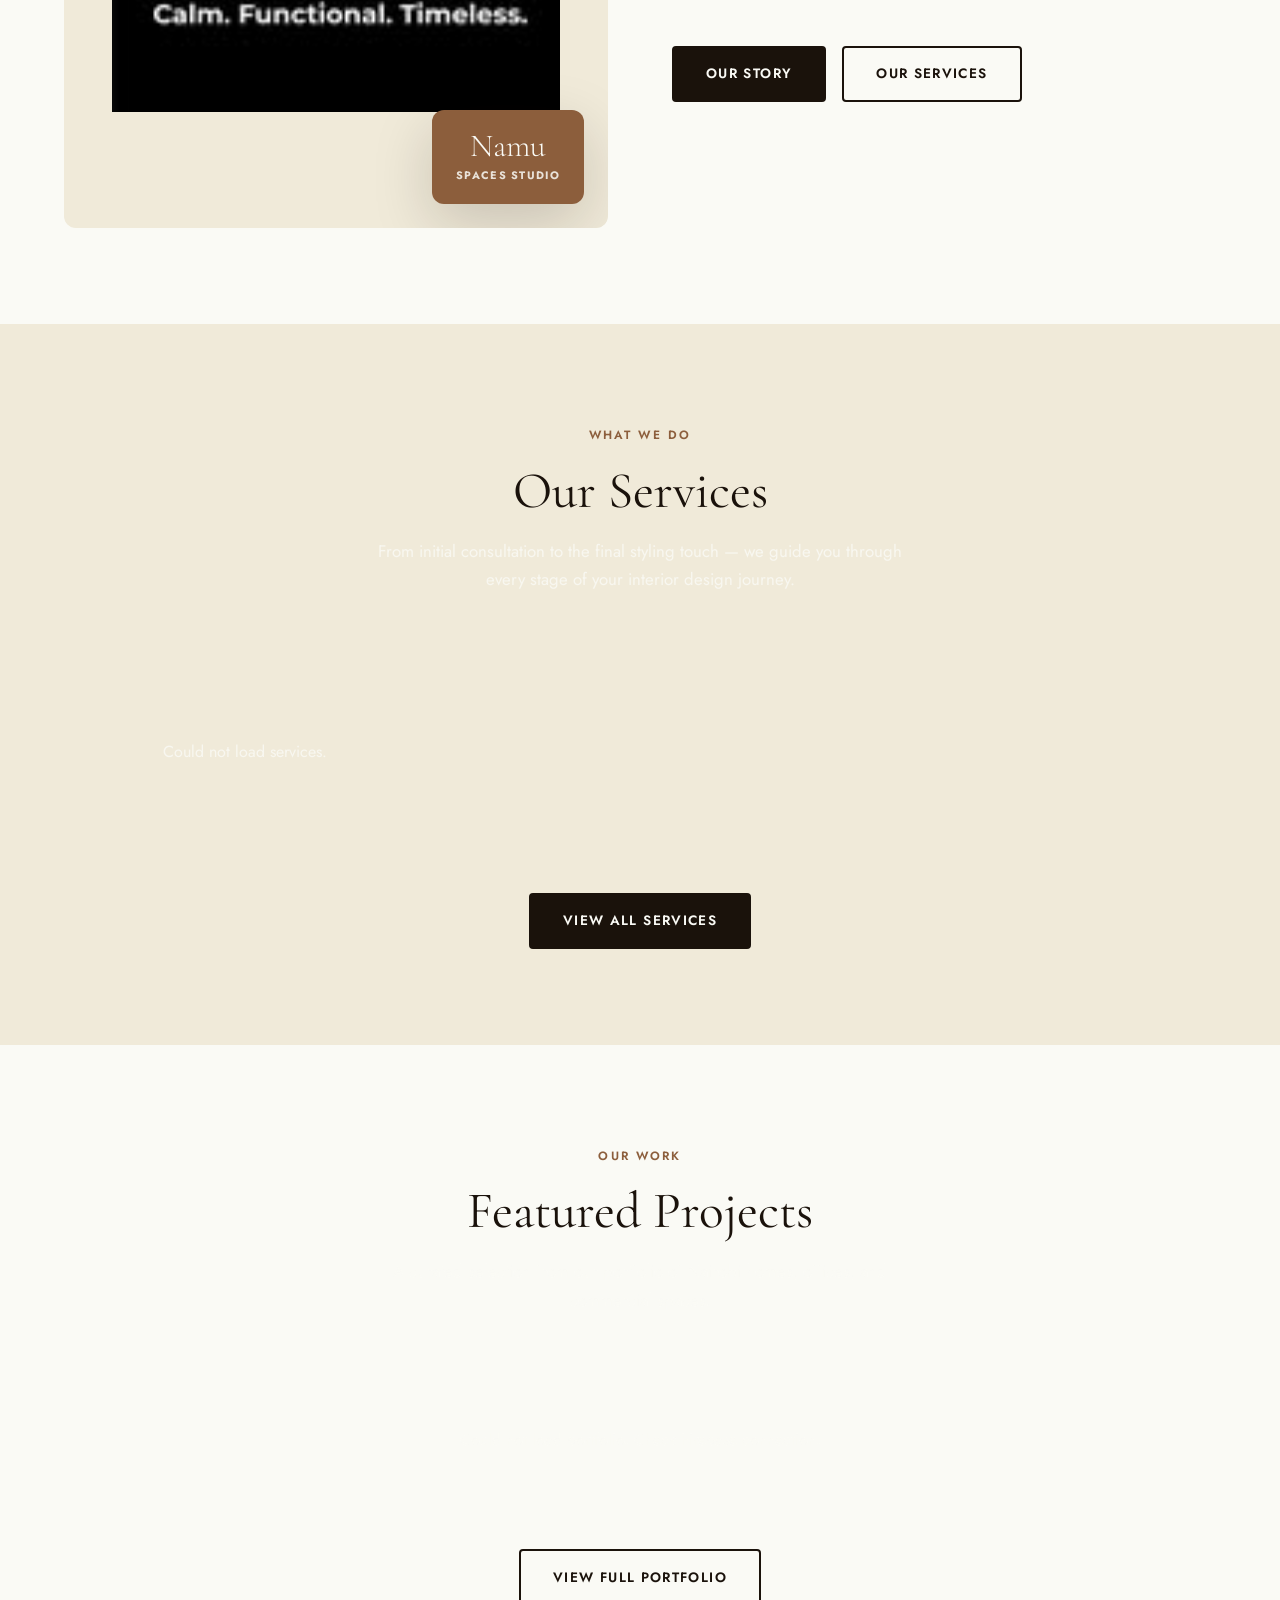
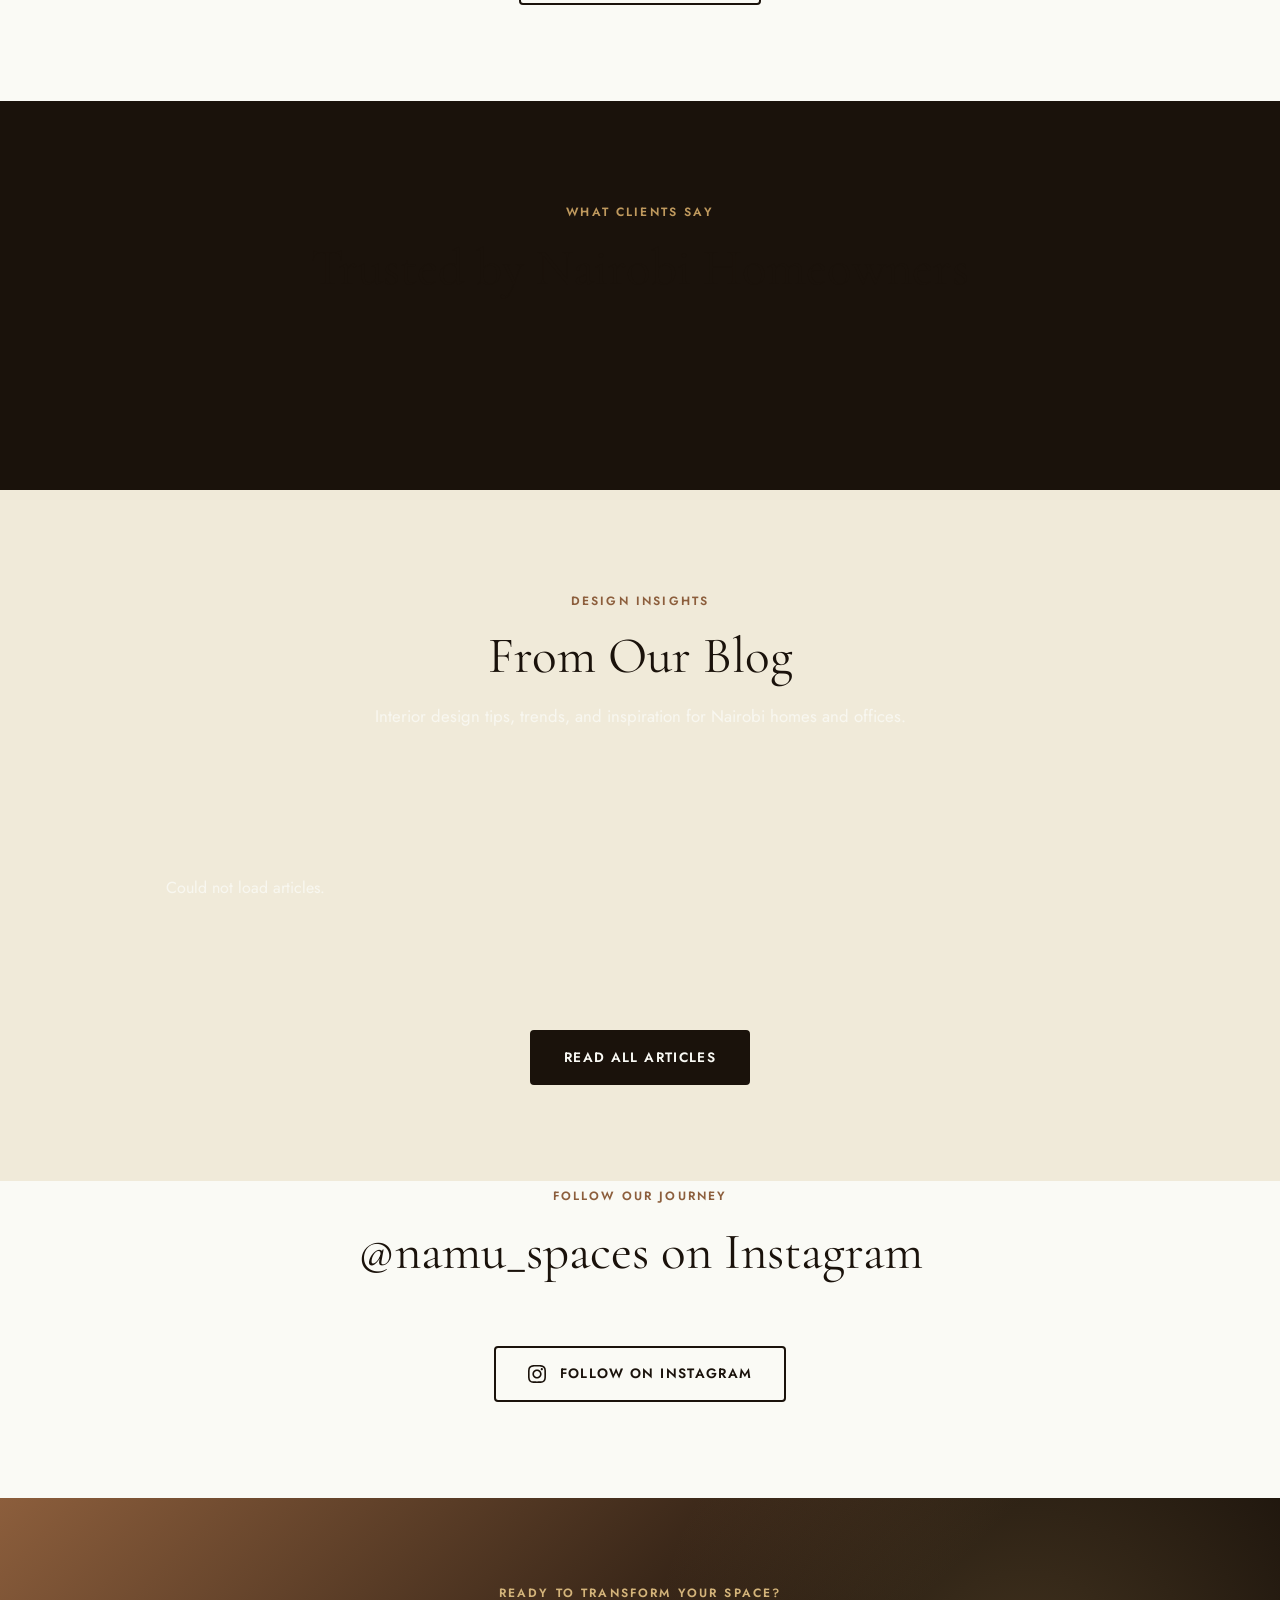
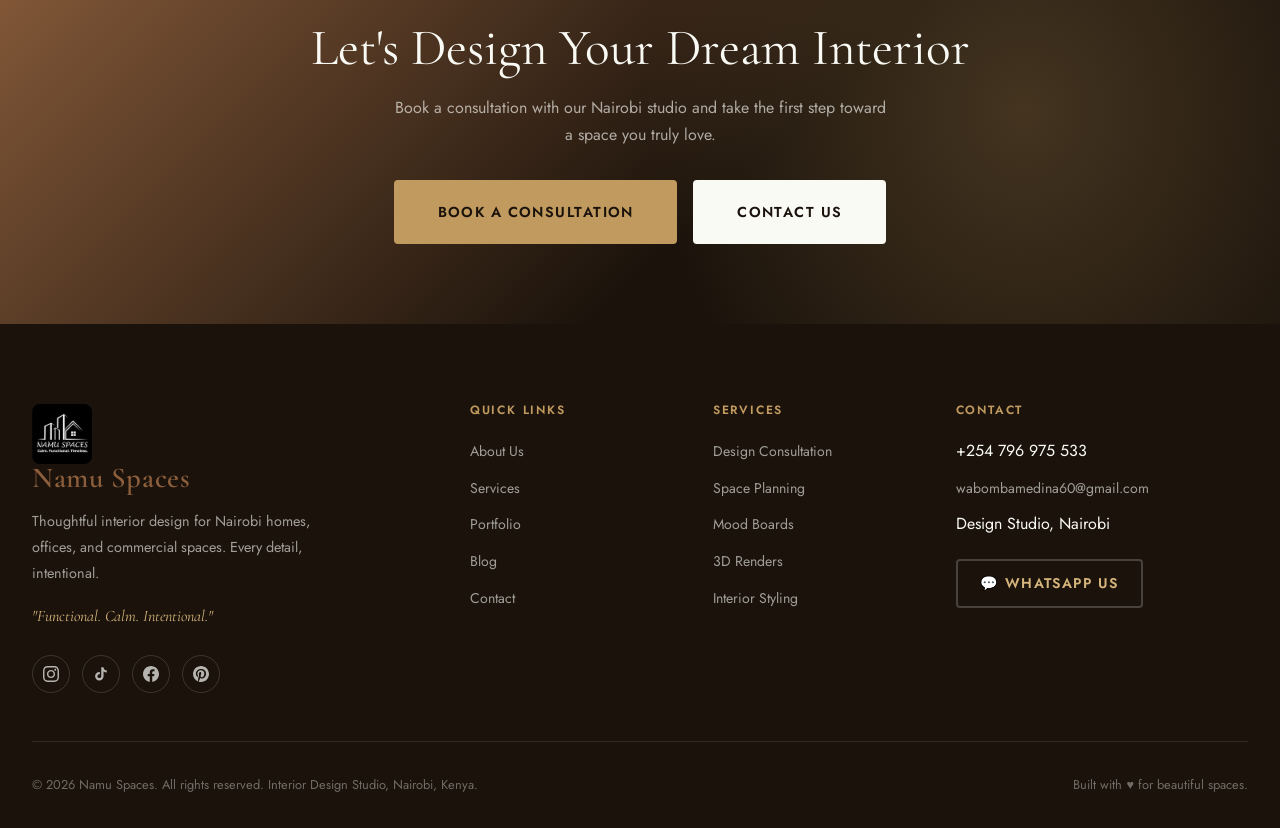
==== commit f640717c: "Update index.html" ====
--- a/index.html
+++ b/index.html
@@ -357,7 +357,7 @@
       <img
         id="hero-main-img"
         class="hero-main-img"
-        src="https://picsum.photos/seed/nairobi-interior/900/1100"
+        src="https://res.cloudinary.com/dswbdhom6/image/upload/v1775768808/hero_lmfywd.jpg"
         alt="Beautiful interior designed by Namu Spaces"
         loading="eager"
         fetchpriority="high">
--- a/css/style.css
+++ b/css/style.css
@@ -85,7 +85,7 @@
 h3 { font-size: clamp(1.3rem, 2.5vw, 1.8rem); font-weight: 500; }
 h4 { font-size: 1.1rem; font-weight: 600; font-family: var(--font-body); letter-spacing: 0.08em; text-transform: uppercase; }
 
-p { color: var(--charcoal); opacity: 0.85; }
+p { color: var(--cream); opacity: 0.85; }
 
 .eyebrow {
   font-family: var(--font-body);
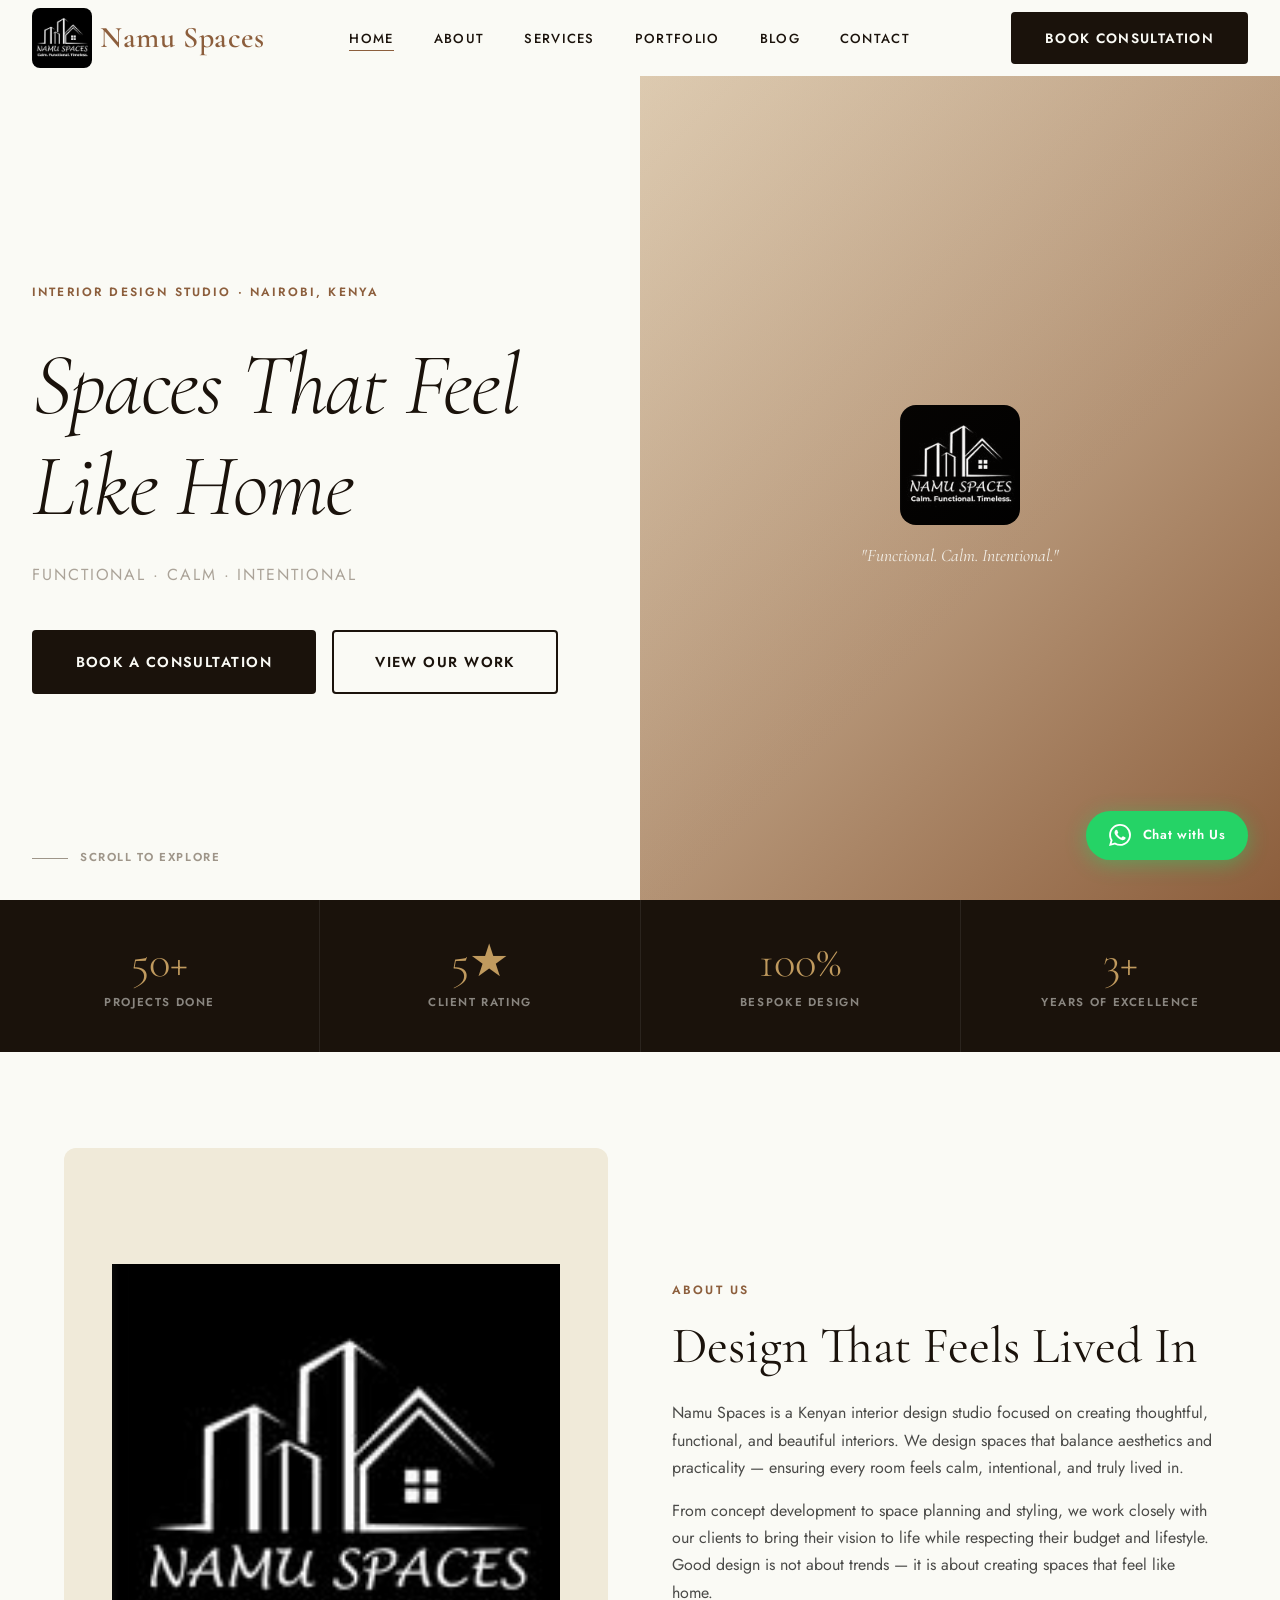
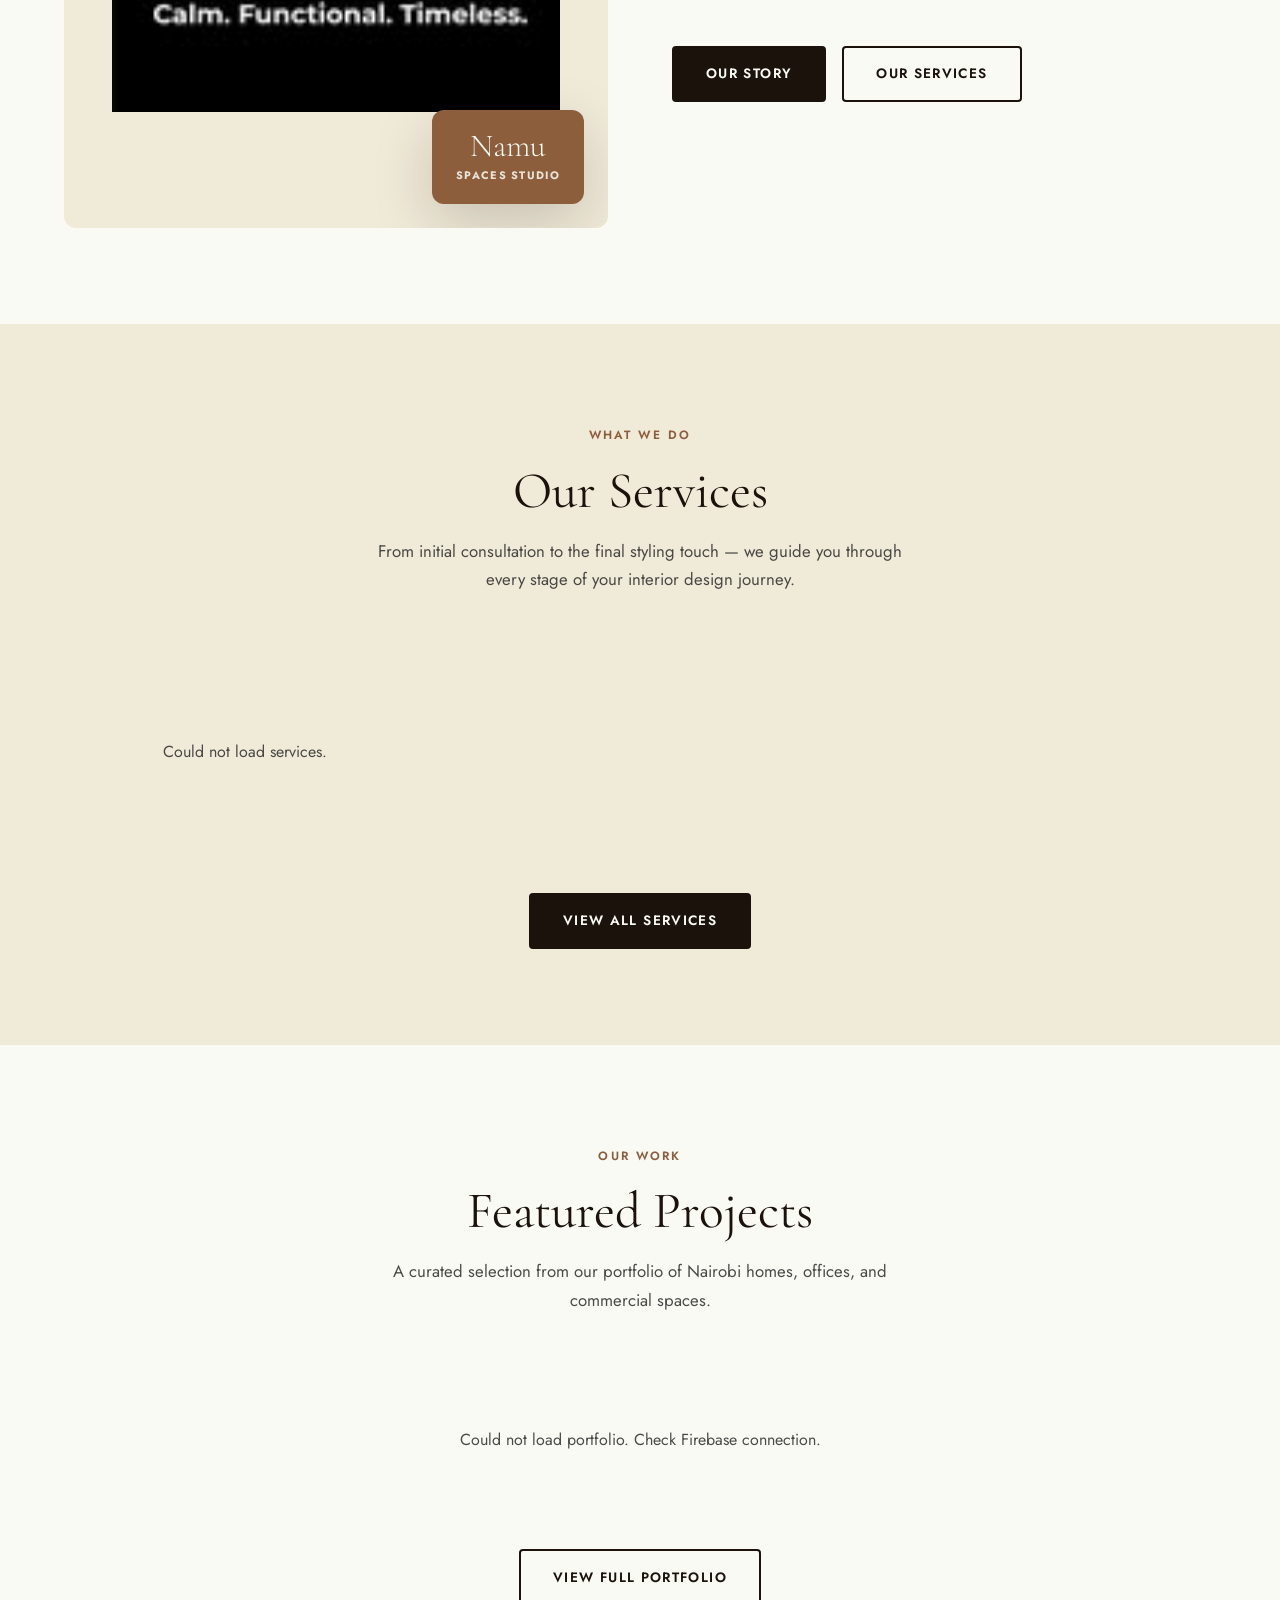
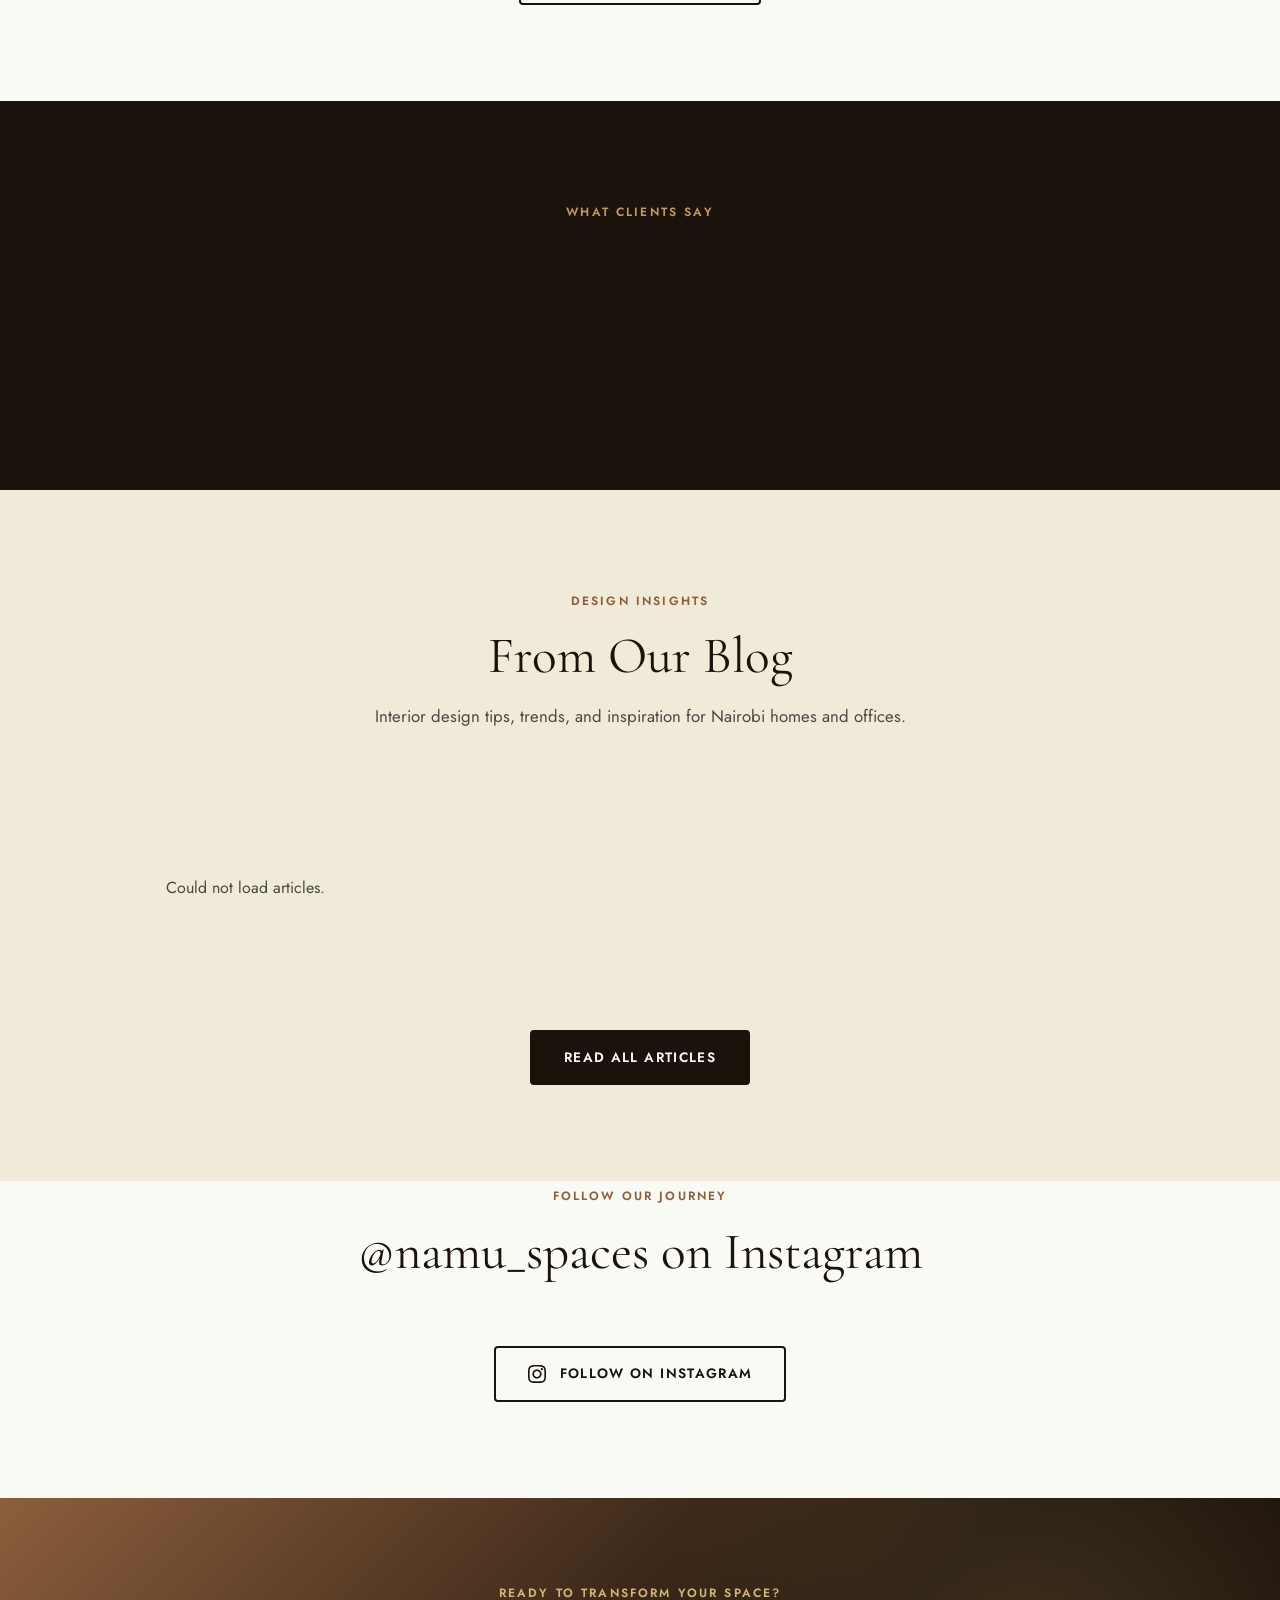
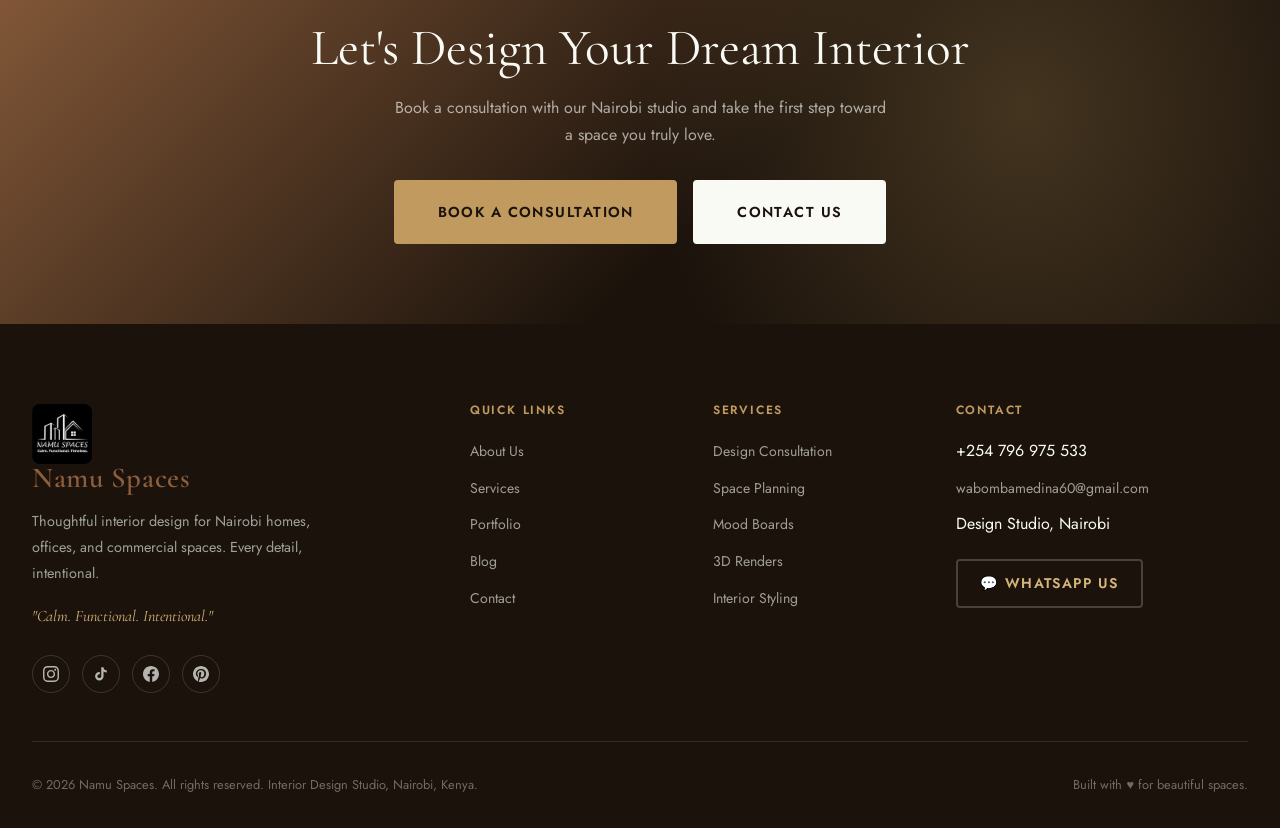
==== commit 85cdbfee: "Update title and tagline text for consistency" ====
--- a/index.html
+++ b/index.html
@@ -10,7 +10,7 @@
   <meta property="og:description" content="Functional. Calm. Intentional spaces. Nairobi's trusted interior design studio.">
   <meta property="og:type" content="website">
   <meta name="twitter:card" content="summary_large_image">
-  <title>Namu Spaces — Functional. Calm. Intentional. | Interior Design Nairobi</title>
+  <title>Namu Spaces — Calm. Functional. Intentional. | Interior Design Nairobi</title>
   <link rel="stylesheet" href="css/style.css">
 
   <style>
@@ -394,7 +394,7 @@
 
         <div class="about-preview-img reveal">
           <img
-            src="https://picsum.photos/seed/studio-nairobi/600/750"
+            src="https://res.cloudinary.com/dswbdhom6/image/upload/v1775770229/olena-bohovyk-gxKL334bUK4-unsplash_p4eb73.jpg"
             alt="Namu Spaces design studio, Nairobi"
             loading="lazy"
             id="about-img"
@@ -505,27 +505,27 @@
       </div>
       <div class="instagram-grid reveal">
         <a href="https://www.instagram.com/namu_spaces?igsh=YzljYTk1ODg3Zg==" target="_blank" rel="noopener" class="insta-item" aria-label="Namu Spaces on Instagram">
-          <img src="https://picsum.photos/seed/insta1/300/300" alt="Interior design inspiration" loading="lazy" onerror="this.closest('.insta-item').style.display='none'">
+          <img src="https://res.cloudinary.com/dswbdhom6/image/upload/v1775379788/587797424_17848487343605456_6728191043724409990_n_e8zqop.webp" alt="Interior design inspiration" loading="lazy" onerror="this.closest('.insta-item').style.display='none'">
           <div class="insta-overlay">📷</div>
         </a>
         <a href="https://www.instagram.com/namu_spaces?igsh=YzljYTk1ODg3Zg==" target="_blank" rel="noopener" class="insta-item" aria-label="Namu Spaces on Instagram">
-          <img src="https://picsum.photos/seed/insta2/300/300" alt="Living room design" loading="lazy" onerror="this.closest('.insta-item').style.display='none'">
+          <img src="https://res.cloudinary.com/dswbdhom6/image/upload/v1775379766/604850960_17848487193605456_2146025498145861936_n_dpzgzx.webp" alt="Living room design" loading="lazy" onerror="this.closest('.insta-item').style.display='none'">
           <div class="insta-overlay">📷</div>
         </a>
         <a href="https://www.instagram.com/namu_spaces?igsh=YzljYTk1ODg3Zg==" target="_blank" rel="noopener" class="insta-item" aria-label="Namu Spaces on Instagram">
-          <img src="https://picsum.photos/seed/insta3/300/300" alt="Bedroom design" loading="lazy" onerror="this.closest('.insta-item').style.display='none'">
+          <img src="https://res.cloudinary.com/dswbdhom6/image/upload/v1775410387/WhatsApp_Image_2026-02-23_at_22.48.04_qxhucw.jpg" alt="Bedroom design" loading="lazy" onerror="this.closest('.insta-item').style.display='none'">
           <div class="insta-overlay">📷</div>
         </a>
         <a href="https://www.instagram.com/namu_spaces?igsh=YzljYTk1ODg3Zg==" target="_blank" rel="noopener" class="insta-item" aria-label="Namu Spaces on Instagram">
-          <img src="https://picsum.photos/seed/insta4/300/300" alt="Kitchen design" loading="lazy" onerror="this.closest('.insta-item').style.display='none'">
+          <img src="https://res.cloudinary.com/dswbdhom6/image/upload/v1775379816/587795473_17848487385605456_202229577428376663_n_dun7o0.webp" alt="Kitchen design" loading="lazy" onerror="this.closest('.insta-item').style.display='none'">
           <div class="insta-overlay">📷</div>
         </a>
         <a href="https://www.instagram.com/namu_spaces?igsh=YzljYTk1ODg3Zg==" target="_blank" rel="noopener" class="insta-item" aria-label="Namu Spaces on Instagram">
-          <img src="https://picsum.photos/seed/insta5/300/300" alt="Office design" loading="lazy" onerror="this.closest('.insta-item').style.display='none'">
+          <img src="https://res.cloudinary.com/dswbdhom6/image/upload/v1775379902/WhatsApp_Image_2026-02-23_at_22.48.05_1_b6a9bx.jpg" alt="Office design" loading="lazy" onerror="this.closest('.insta-item').style.display='none'">
           <div class="insta-overlay">📷</div>
         </a>
         <a href="https://www.instagram.com/namu_spaces?igsh=YzljYTk1ODg3Zg==" target="_blank" rel="noopener" class="insta-item" aria-label="Namu Spaces on Instagram">
-          <img src="https://picsum.photos/seed/insta6/300/300" alt="Interior styling" loading="lazy" onerror="this.closest('.insta-item').style.display='none'">
+          <img src="https://res.cloudinary.com/dswbdhom6/image/upload/v1775379927/WhatsApp_Image_2026-02-23_at_22.48.05_laq42g.jpg" alt="Interior styling" loading="lazy" onerror="this.closest('.insta-item').style.display='none'">
           <div class="insta-overlay">📷</div>
         </a>
       </div>
@@ -562,7 +562,7 @@
           <span>Namu <span>Spaces</span></span>
         </a>
         <p style="margin-top:1rem;">Thoughtful interior design for Nairobi homes, offices, and commercial spaces. Every detail, intentional.</p>
-        <p class="tagline-text">"Functional. Calm. Intentional."</p>
+        <p class="tagline-text">"Calm. Functional. Intentional."</p>
         <div class="footer-social" style="margin-top:1.5rem;">
           <a href="#" data-social="instagram" class="social-link" target="_blank" rel="noopener" aria-label="Instagram">
             <svg viewBox="0 0 24 24" fill="currentColor" style="width:16px;height:16px;"><path d="M12 2.163c3.204 0 3.584.012 4.85.07 3.252.148 4.771 1.691 4.919 4.919.058 1.265.069 1.645.069 4.849 0 3.205-.012 3.584-.069 4.849-.149 3.225-1.664 4.771-4.919 4.919-1.266.058-1.644.07-4.85.07-3.204 0-3.584-.012-4.849-.07-3.26-.149-4.771-1.699-4.919-4.92-.058-1.265-.07-1.644-.07-4.849 0-3.204.013-3.583.07-4.849.149-3.227 1.664-4.771 4.919-4.919 1.266-.057 1.645-.069 4.849-.069zm0-2.163c-3.259 0-3.667.014-4.947.072-4.358.2-6.78 2.618-6.98 6.98-.059 1.281-.073 1.689-.073 4.948 0 3.259.014 3.668.072 4.948.2 4.358 2.618 6.78 6.98 6.98 1.281.058 1.689.072 4.948.072 3.259 0 3.668-.014 4.948-.072 4.354-.2 6.782-2.618 6.979-6.98.059-1.28.073-1.689.073-4.948 0-3.259-.014-3.667-.072-4.947-.196-4.354-2.617-6.78-6.979-6.98-1.281-.059-1.69-.073-4.949-.073zm0 5.838c-3.403 0-6.162 2.759-6.162 6.162s2.759 6.163 6.162 6.163 6.162-2.759 6.162-6.163c0-3.403-2.759-6.162-6.162-6.162zm0 10.162c-2.209 0-4-1.79-4-4 0-2.209 1.791-4 4-4s4 1.791 4 4c0 2.21-1.791 4-4 4zm6.406-11.845c-.796 0-1.441.645-1.441 1.44s.645 1.44 1.441 1.44c.795 0 1.439-.645 1.439-1.44s-.644-1.44-1.439-1.44z"/></svg>
--- a/css/style.css
+++ b/css/style.css
@@ -85,7 +85,7 @@
 h3 { font-size: clamp(1.3rem, 2.5vw, 1.8rem); font-weight: 500; }
 h4 { font-size: 1.1rem; font-weight: 600; font-family: var(--font-body); letter-spacing: 0.08em; text-transform: uppercase; }
 
-p { color: var(--cream); opacity: 0.85; }
+p { color: var(--charcoal); opacity: 0.85; }
 
 .eyebrow {
   font-family: var(--font-body);
@@ -218,7 +218,7 @@
 
 .nav-logo {
   font-family: var(--font-display);
-  font-size: 35px;
+  font-size: 30px;
   font-weight: 600;
   letter-spacing: 0.02em;
   color: var(--espresso);
@@ -989,6 +989,7 @@
   opacity: 0.6;
   max-width: 280px;
   line-height: 1.8;
+  color: mintcream;
 }
 .footer-brand .tagline-text {
   font-family: var(--font-display);
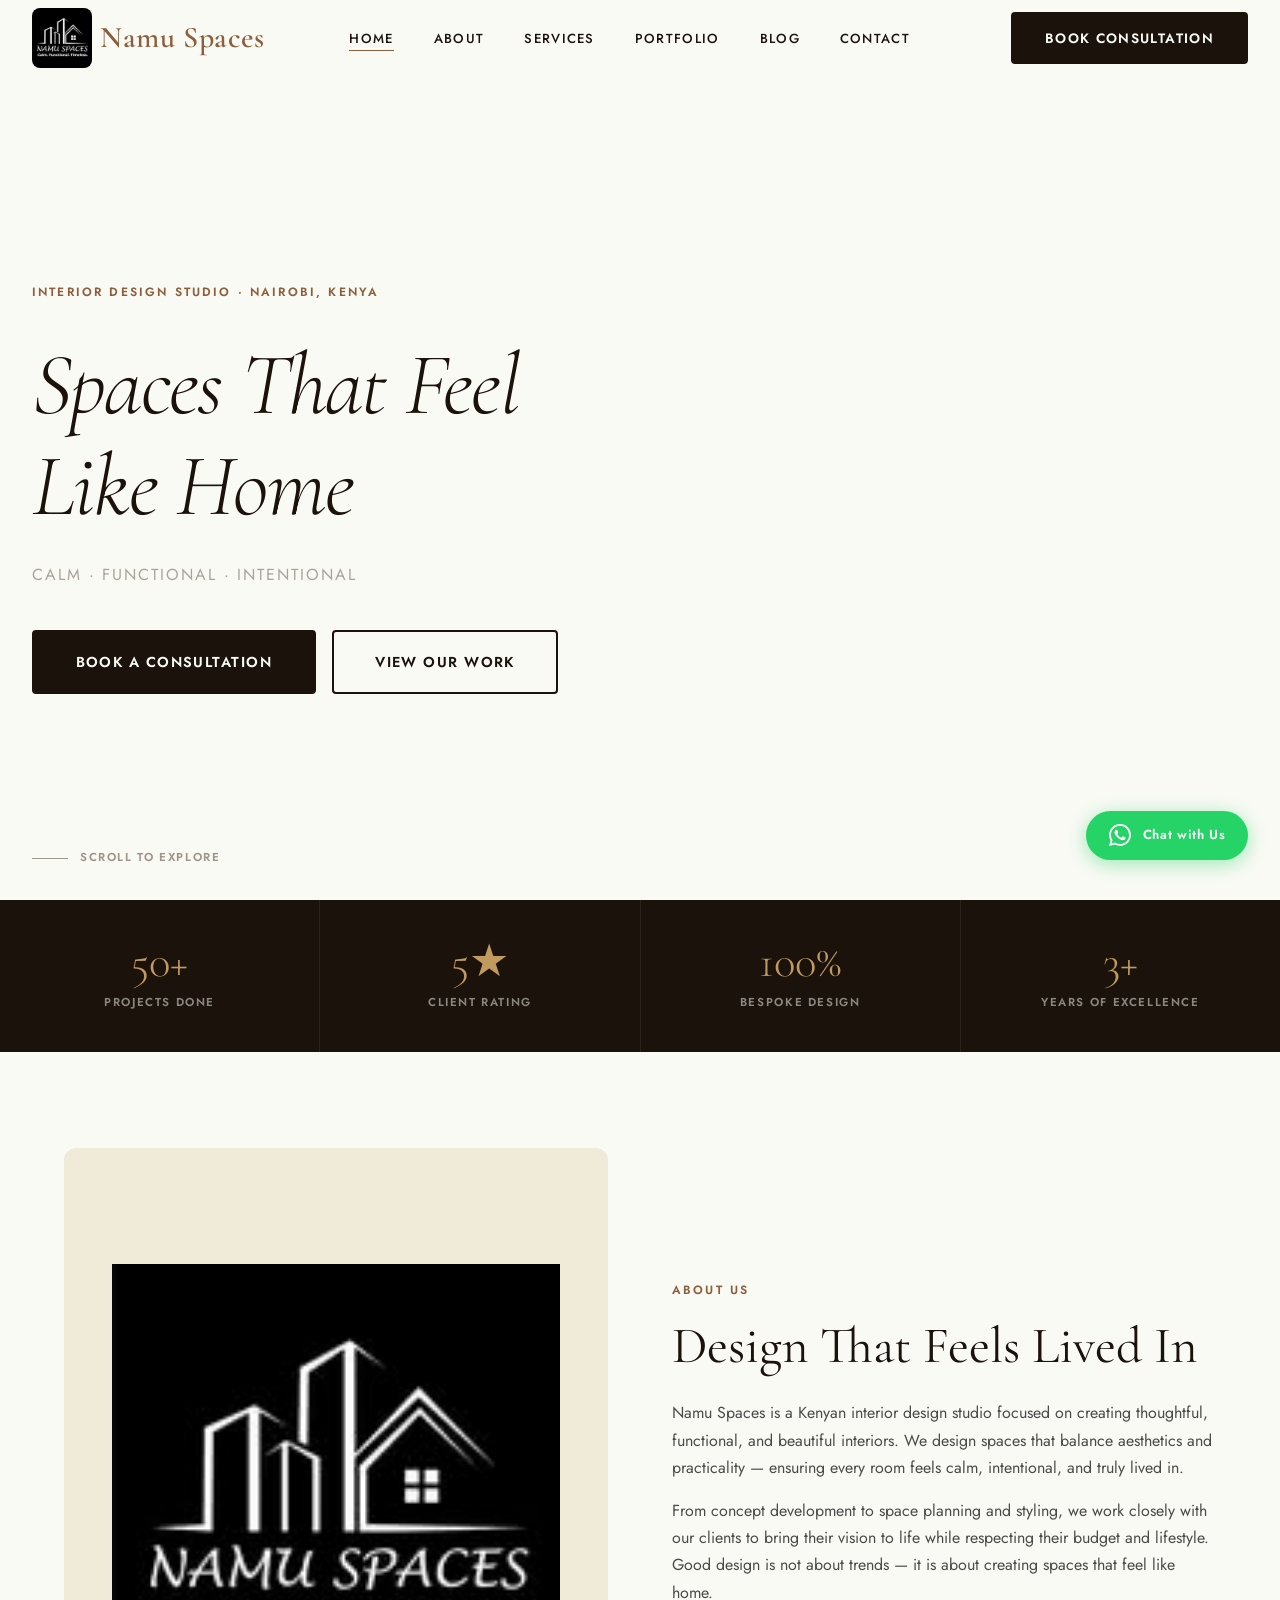
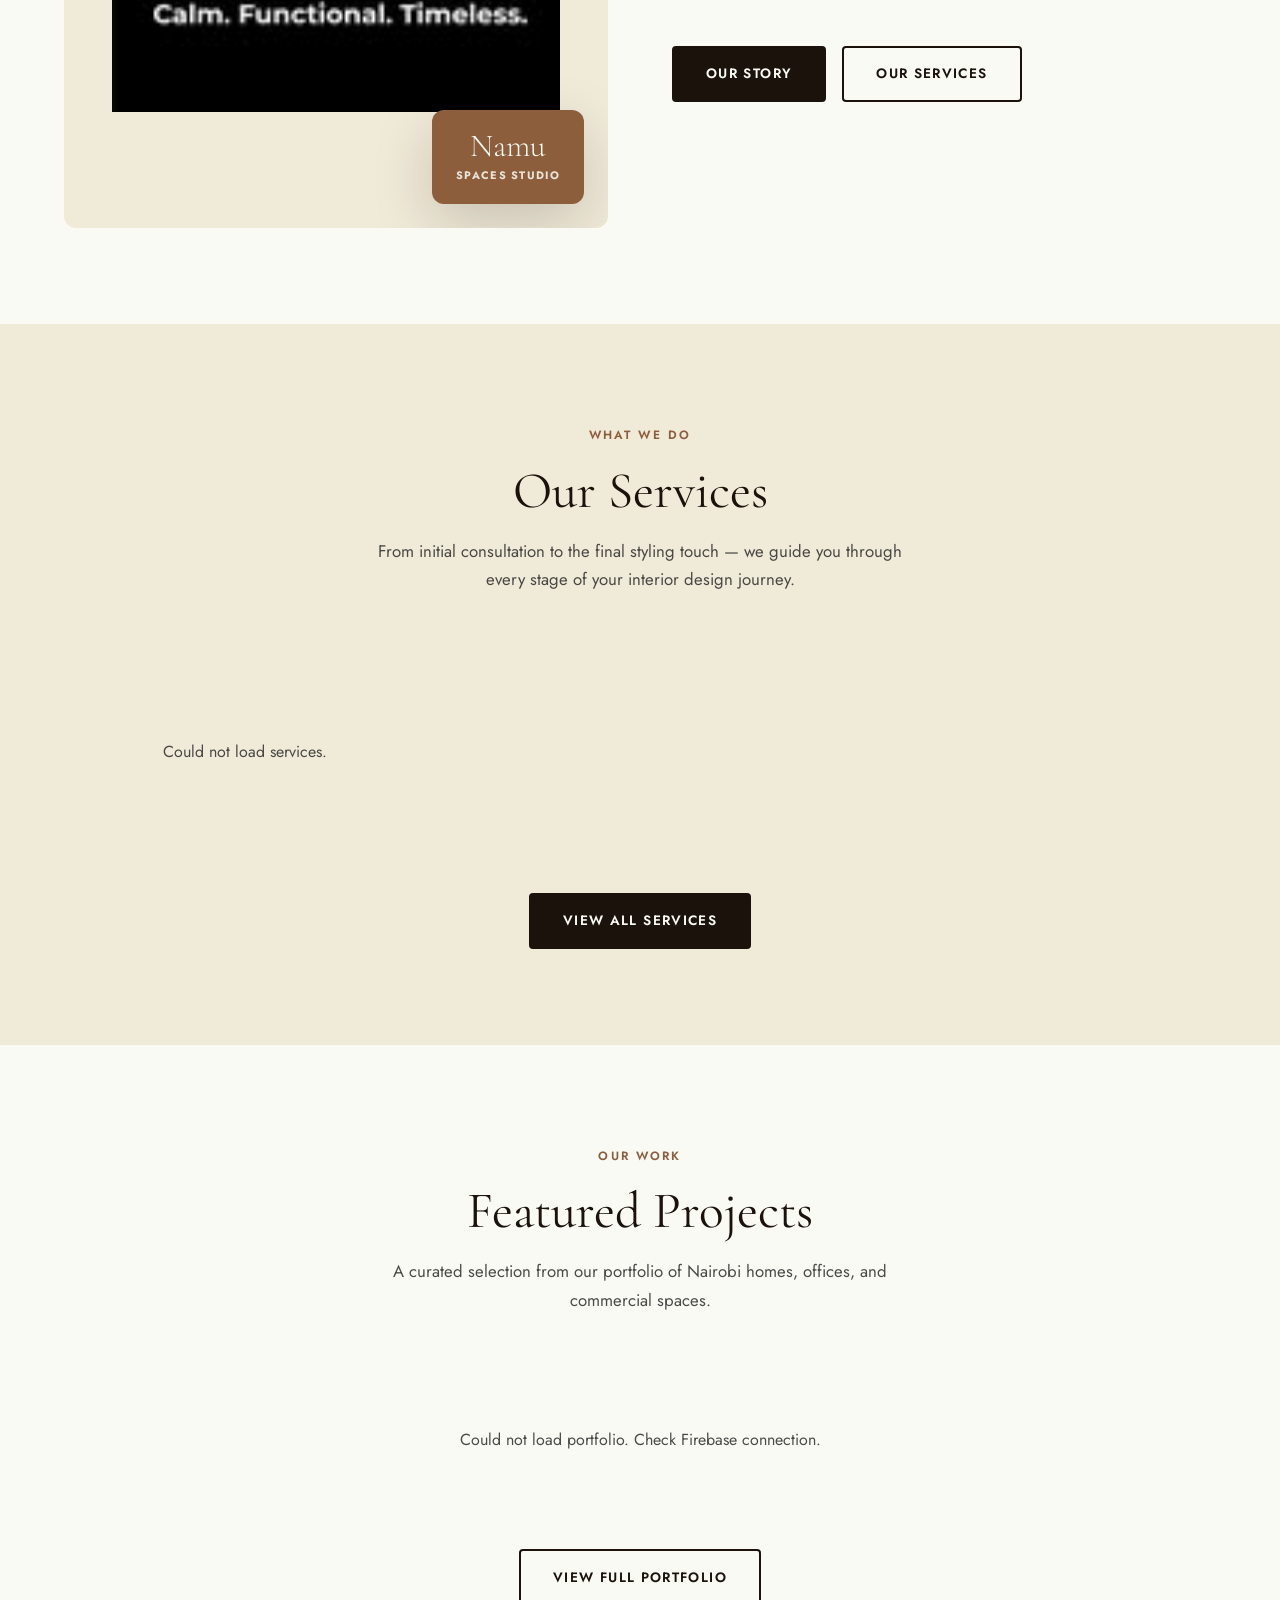
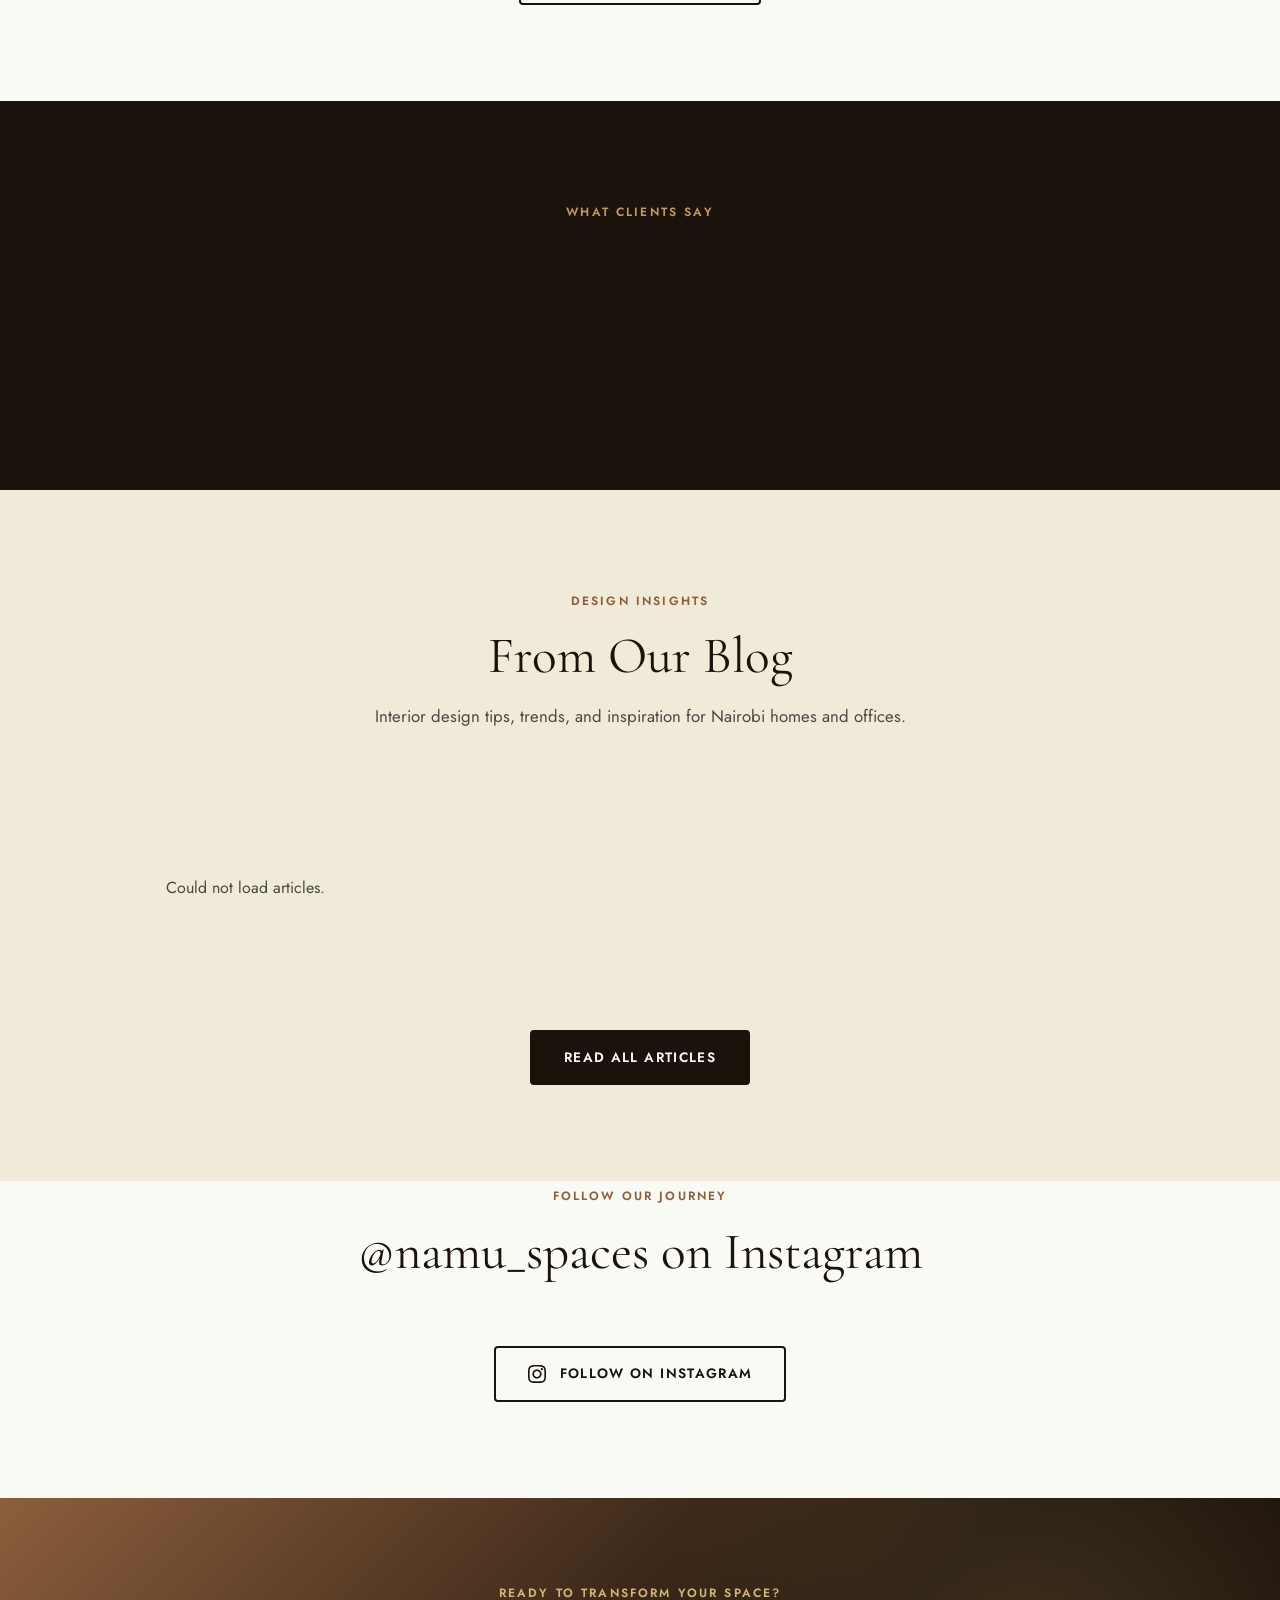
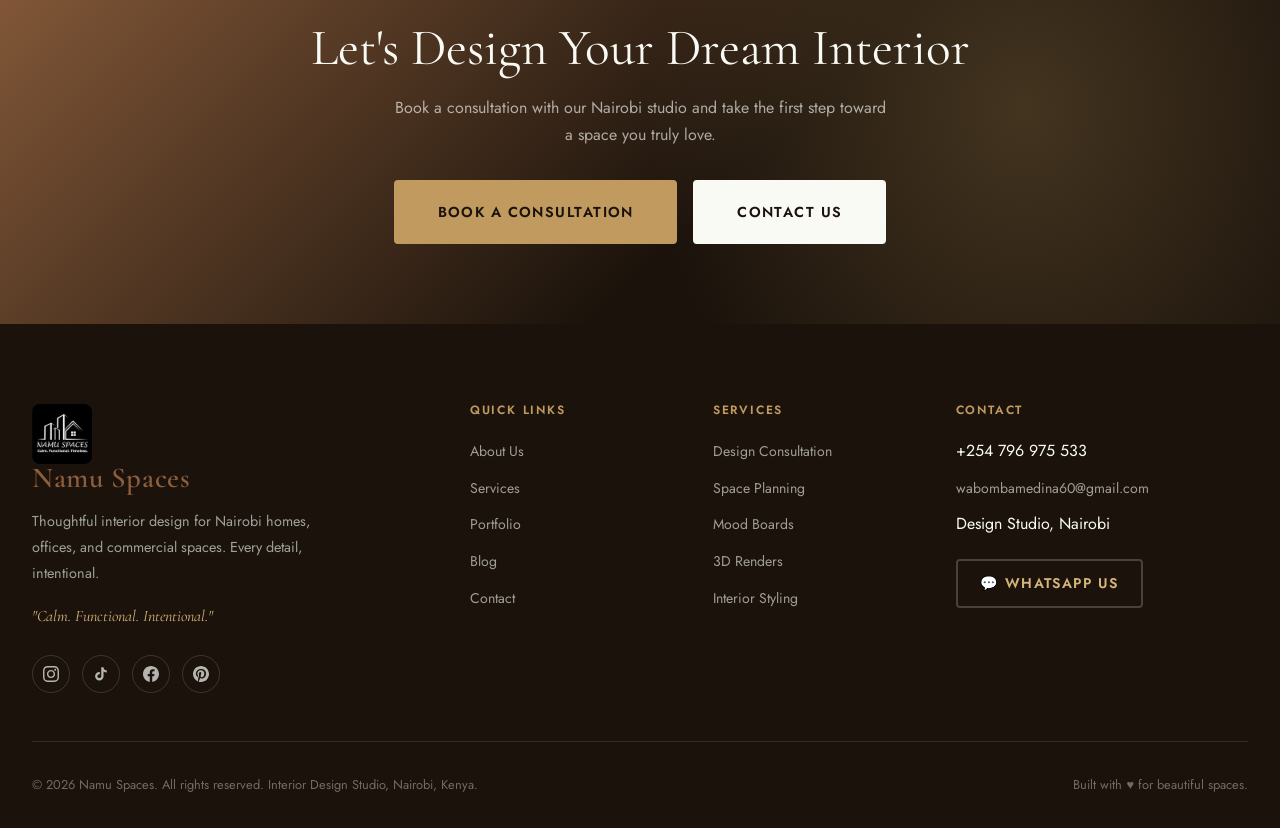
==== commit 32c29eee: "Remove hero section styles and image elements Removed the hero section styles and image elements to " ====
--- a/index.html
+++ b/index.html
@@ -10,6 +10,7 @@
   <meta property="og:description" content="Functional. Calm. Intentional spaces. Nairobi's trusted interior design studio.">
   <meta property="og:type" content="website">
   <meta name="twitter:card" content="summary_large_image">
+  <link rel="icon" type="image/jpg" href="images/favicon.jpg">
   <title>Namu Spaces — Calm. Functional. Intentional. | Interior Design Nairobi</title>
   <link rel="stylesheet" href="css/style.css">
 
@@ -23,74 +24,7 @@
     .navbar.transparent .nav-logo,
     .navbar.transparent .nav-link { color: var(--espresso); }
 
-    /* ---- Hero ---- */
-    .hero {
-      min-height: 100vh;
-      display: grid;
-      grid-template-columns: 1fr 1fr;
-      position: relative;
-      padding-top: var(--nav-h);
-      overflow: hidden;
-    }
-    .hero-content {
-      display: flex;
-      flex-direction: column;
-      justify-content: center;
-      padding: 5rem 3rem 5rem 2rem;
-      max-width: 640px;
-      margin-left: auto;
-      position: relative;
-      z-index: 1;
-    }
-    .hero-image {
-      position: relative;
-      overflow: hidden;
-      background: var(--sand);
-      min-height: 500px;
-    }
-    /* fallback gradient — always visible behind the real image */
-    .hero-image-fallback {
-      position: absolute;
-      inset: 0;
-      display: flex;
-      align-items: center;
-      justify-content: center;
-      background: linear-gradient(135deg, var(--sand) 0%, var(--sienna) 100%);
-      z-index: 0;
-    }
-    .hero-image-fallback .fallback-logo {
-      text-align: center;
-      padding: 2rem;
-    }
-    .hero-image-fallback .fallback-logo img {
-      width: 120px;
-      height: 120px;
-      border-radius: 16px;
-      object-fit: cover;
-      margin: 0 auto 1rem;
-      display: block;
-    }
-    .hero-image-fallback .fallback-logo p {
-      font-family: var(--font-display);
-      font-size: 1.1rem;
-      font-style: italic;
-      color: var(--cream);
-      opacity: 0.9;
-    }
-    /* real hero image — sits above fallback, fades in when loaded */
-    .hero-main-img {
-      position: absolute;
-      inset: 0;
-      width: 100%;
-      height: 100%;
-      object-fit: cover;
-      object-position: center;
-      z-index: 1;
-      opacity: 0;
-      transition: opacity 0.8s ease;
-      display: block;
-    }
-    .hero-main-img.loaded { opacity: 1; }
+   
 
     .hero-scroll {
       position: absolute;
@@ -338,29 +272,11 @@
     <div class="hero-content">
       <span class="eyebrow">Interior Design Studio · Nairobi, Kenya</span>
       <h1>Spaces That <em>Feel</em> Like Home</h1>
-      <p class="hero-tagline">Functional · Calm · Intentional</p>
+      <p class="hero-tagline">Calm · Functional · Intentional</p>
       <div class="hero-ctas">
         <button class="btn btn-primary btn-lg" data-open-modal="consultation">Book a Consultation</button>
         <a href="portfolio.html" class="btn btn-outline btn-lg">View Our Work</a>
       </div>
-    </div>
-
-    <div class="hero-image" id="hero-img-wrap">
-      <!-- Gradient fallback: always visible behind the photo -->
-      <div class="hero-image-fallback" id="hero-fallback">
-        <div class="fallback-logo">
-          <img src="images/logo.jpg" alt="Namu Spaces">
-          <p>"Functional. Calm. Intentional."</p>
-        </div>
-      </div>
-      <!-- FIX: single style attribute — opacity starts at 0, fades in on load -->
-      <img
-        id="hero-main-img"
-        class="hero-main-img"
-        src="https://res.cloudinary.com/dswbdhom6/image/upload/v1775768808/hero_lmfywd.jpg"
-        alt="Beautiful interior designed by Namu Spaces"
-        loading="eager"
-        fetchpriority="high">
     </div>
 
     <div class="hero-scroll" aria-hidden="true">Scroll to explore</div>
--- a/css/style.css
+++ b/css/style.css
@@ -927,7 +927,7 @@
   font-weight: 600;
   letter-spacing: 0.1em;
   text-transform: uppercase;
-  color: var(--charcoal);
+  color: var(--mintcream);
   margin-bottom: 0.5rem;
 }
 .form-control {
